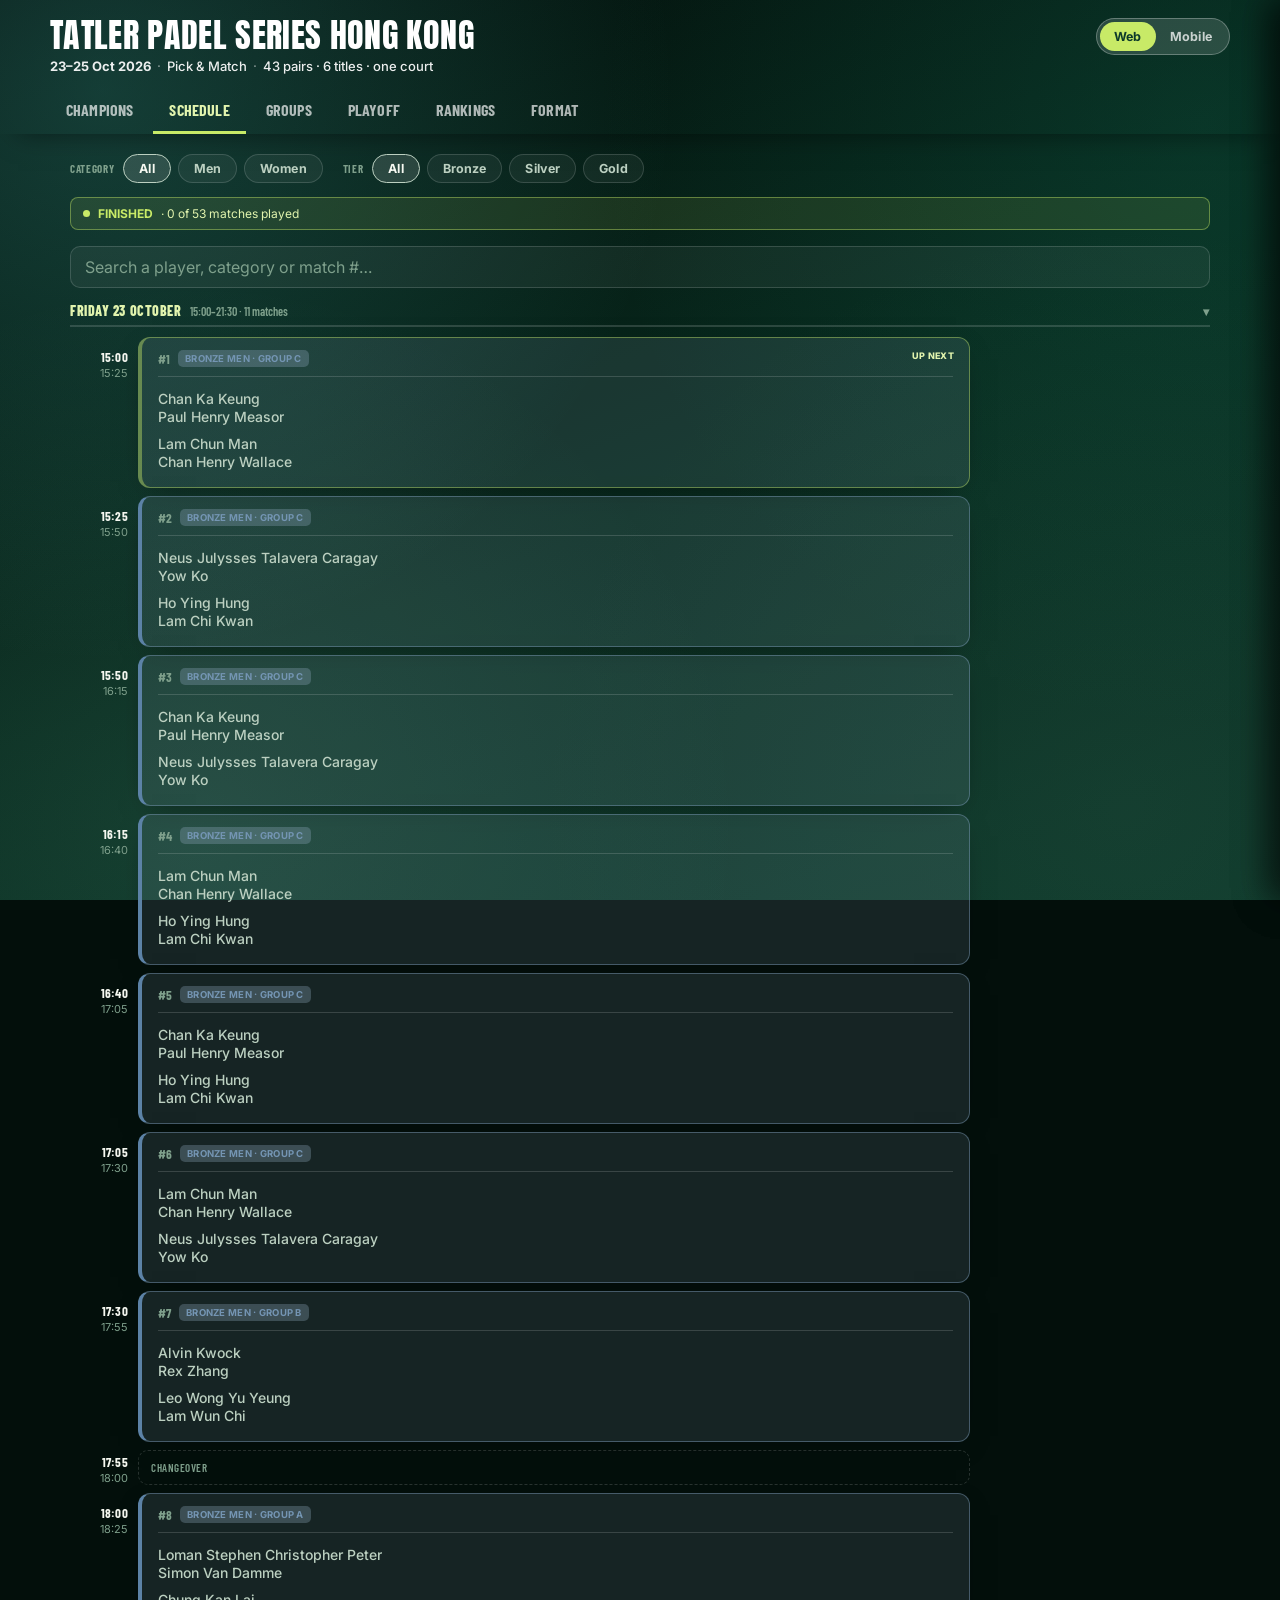
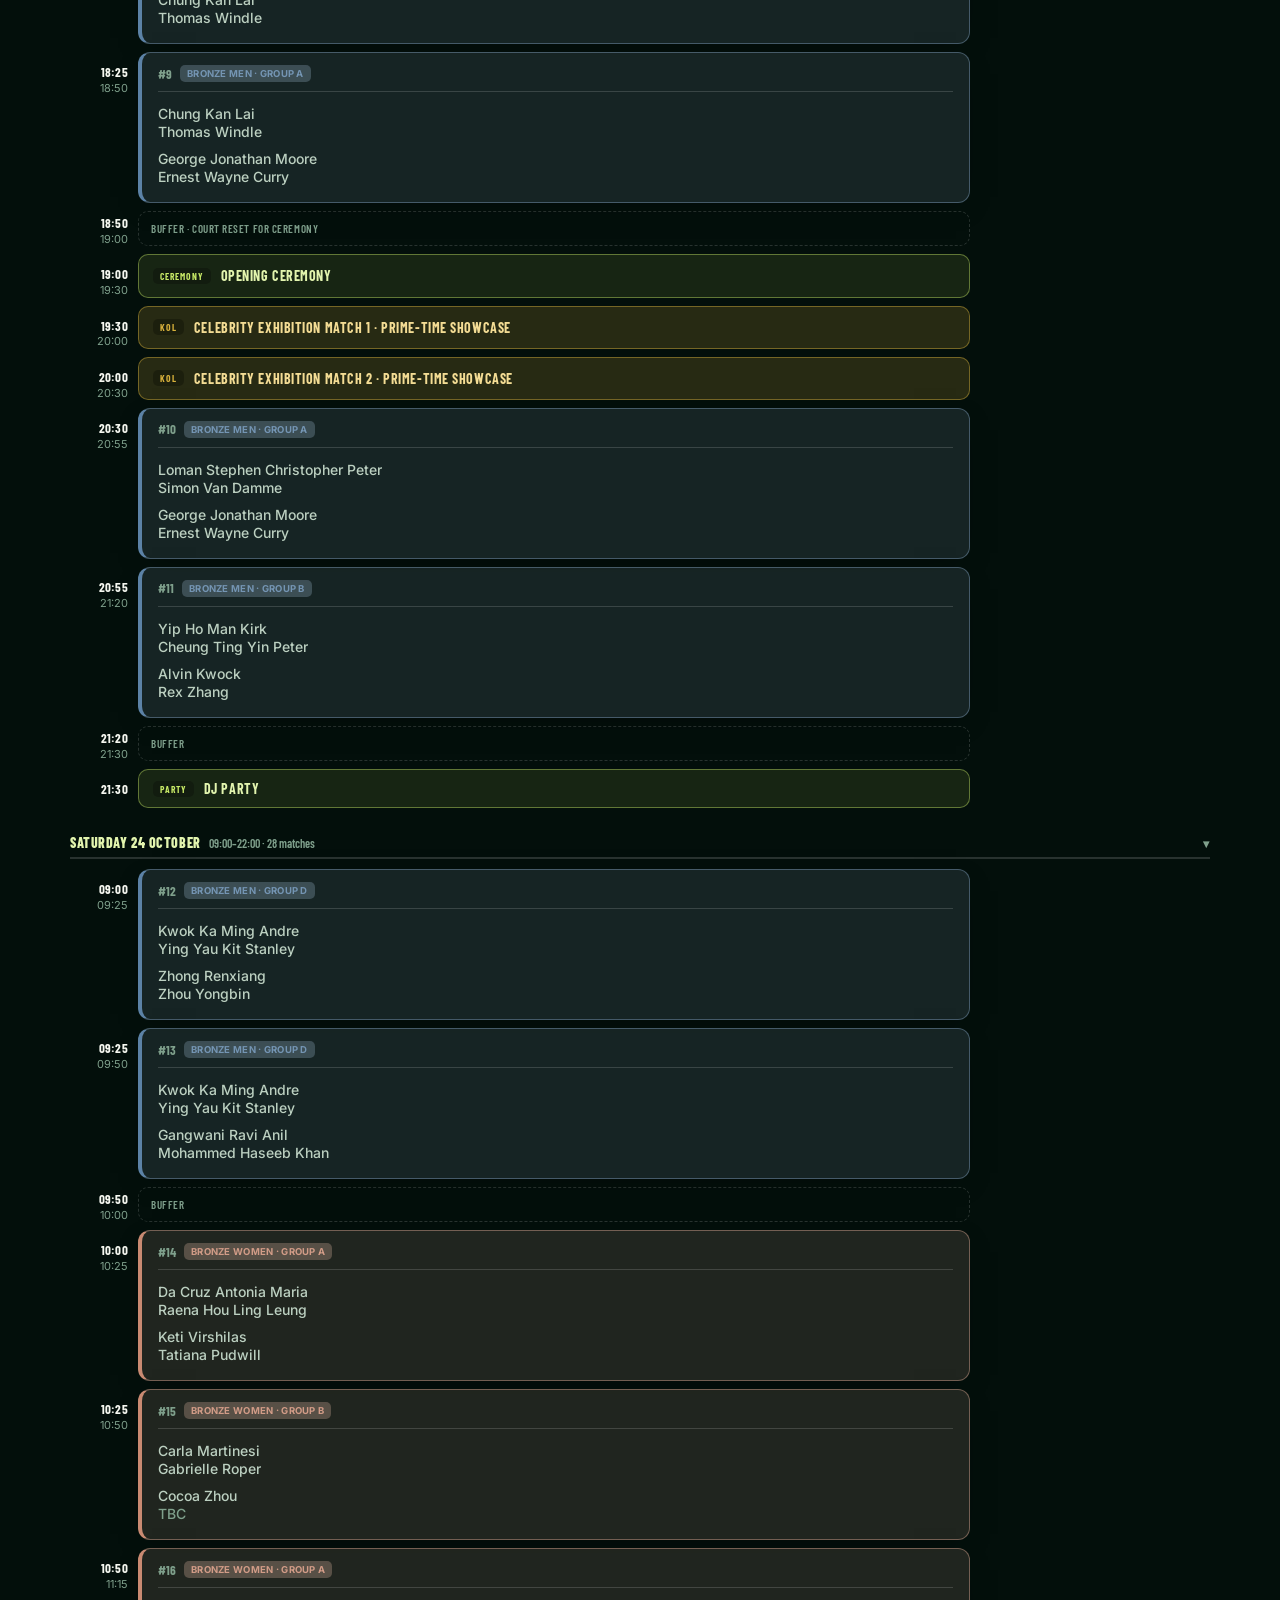
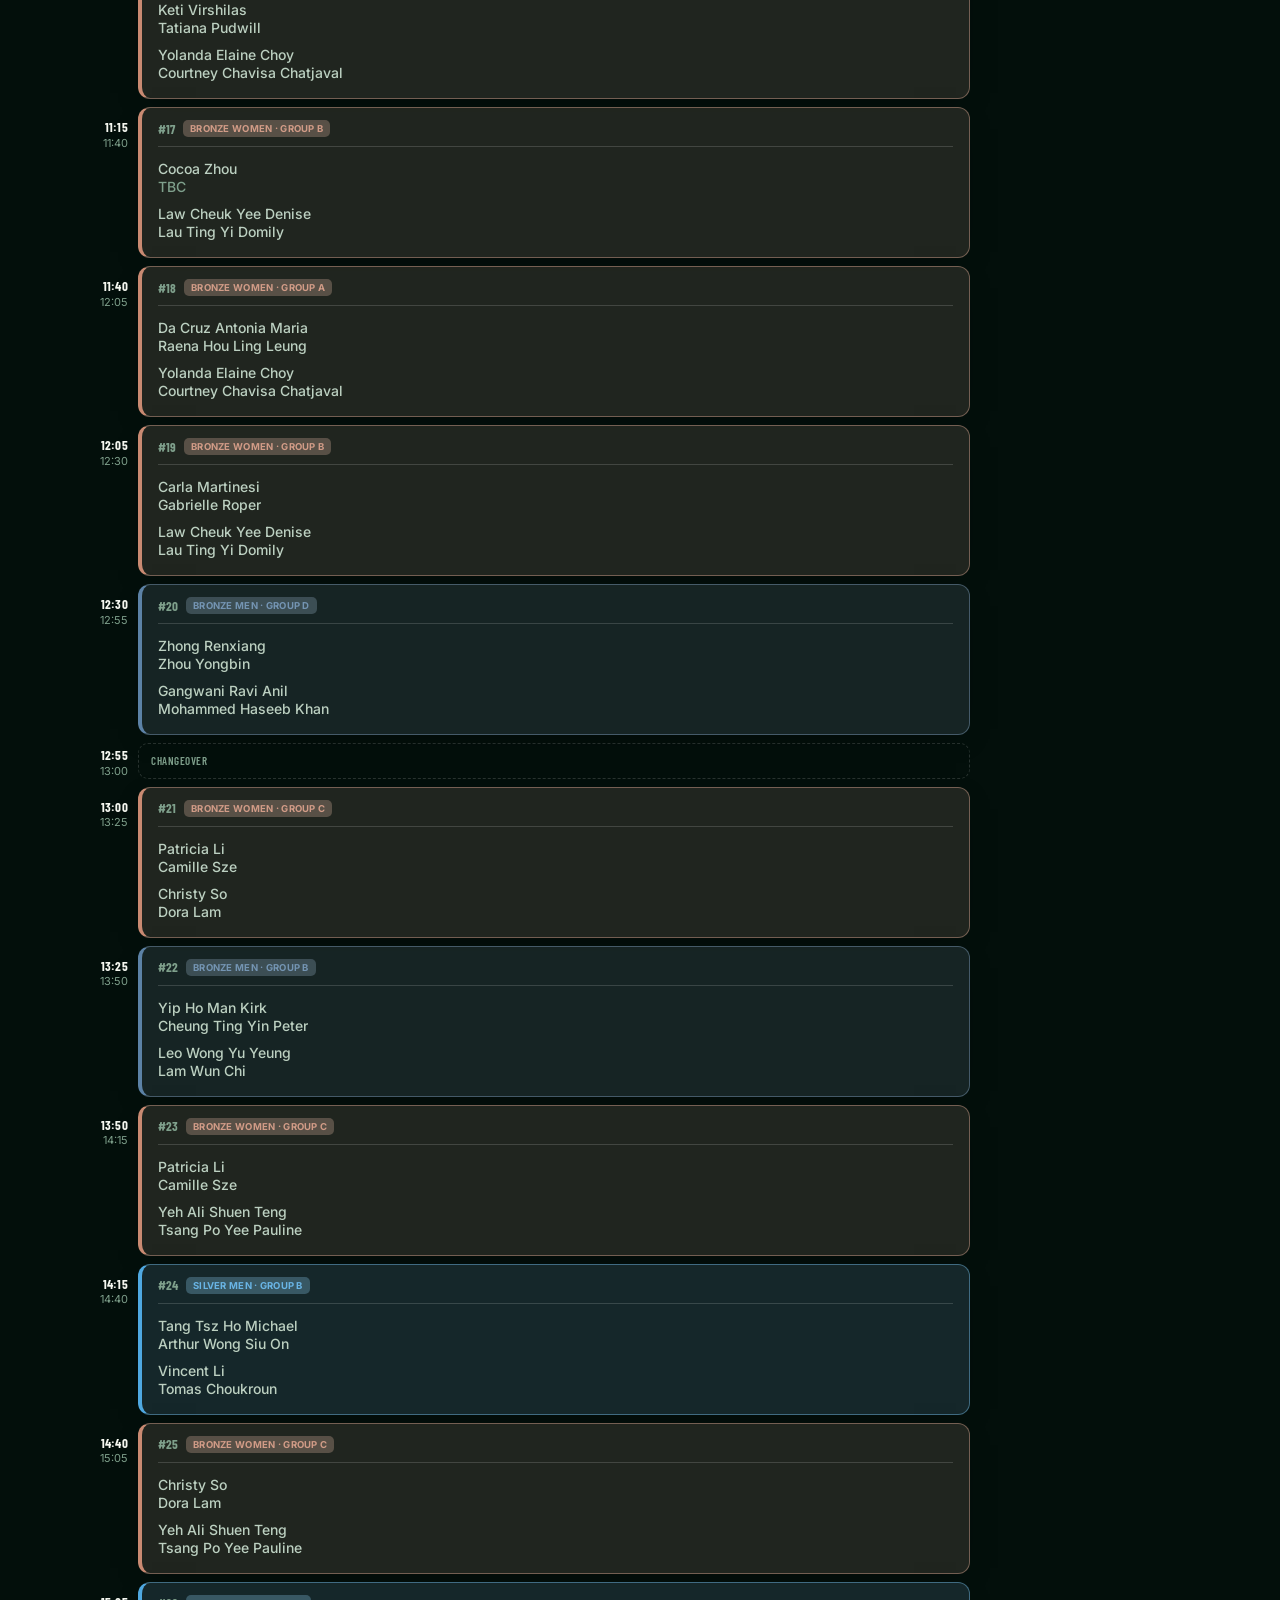
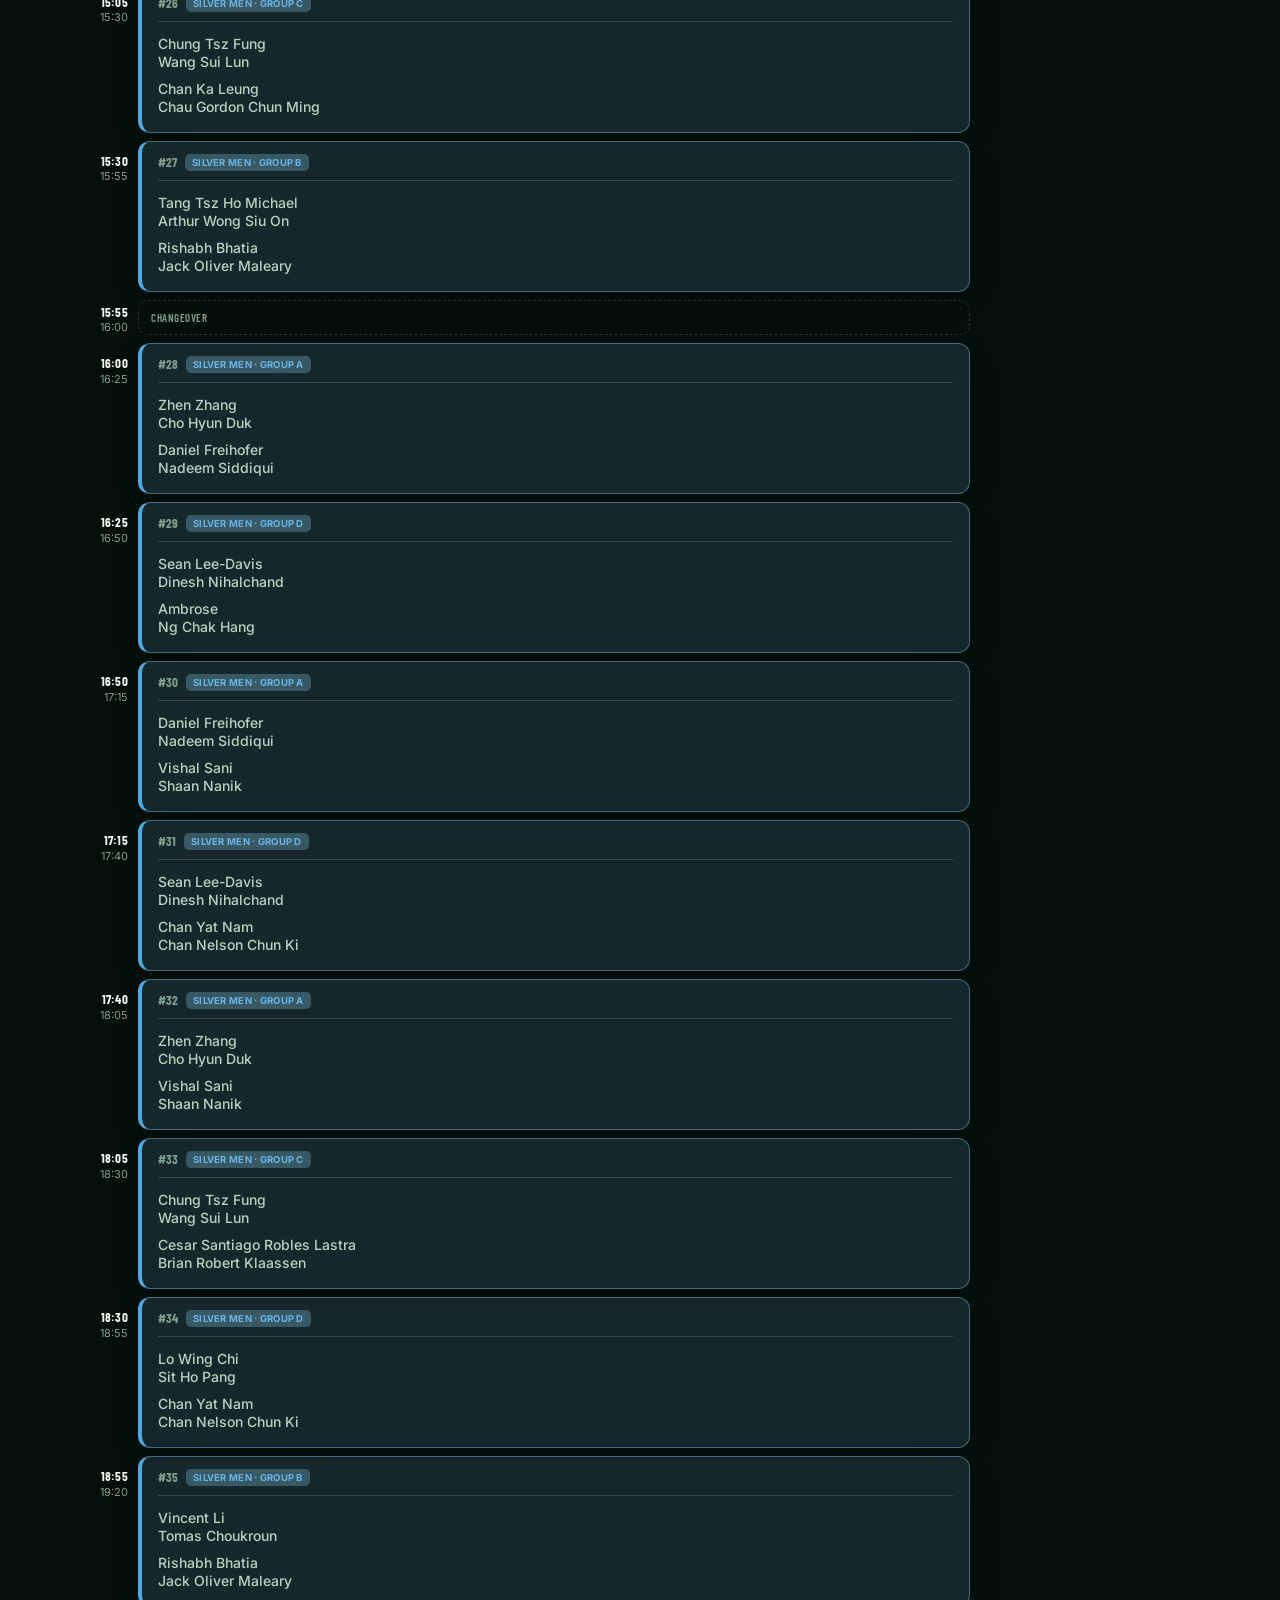
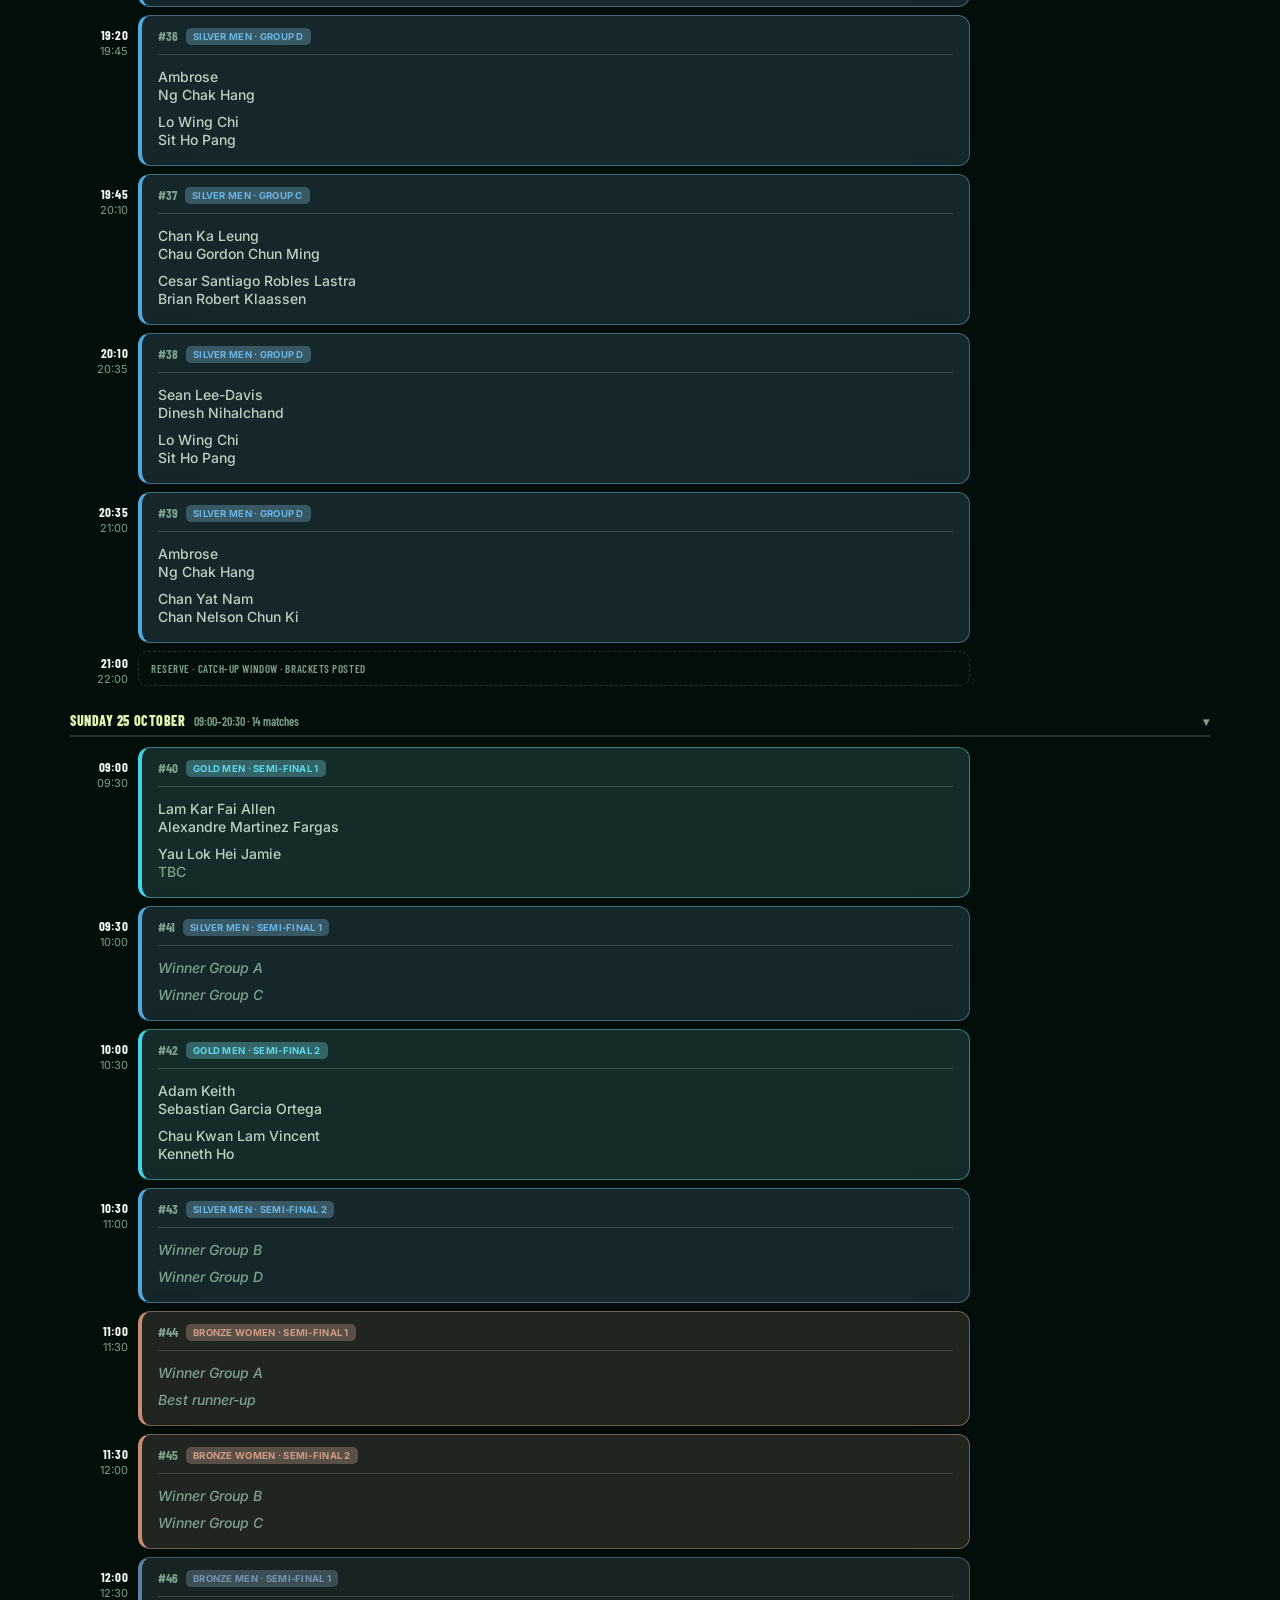
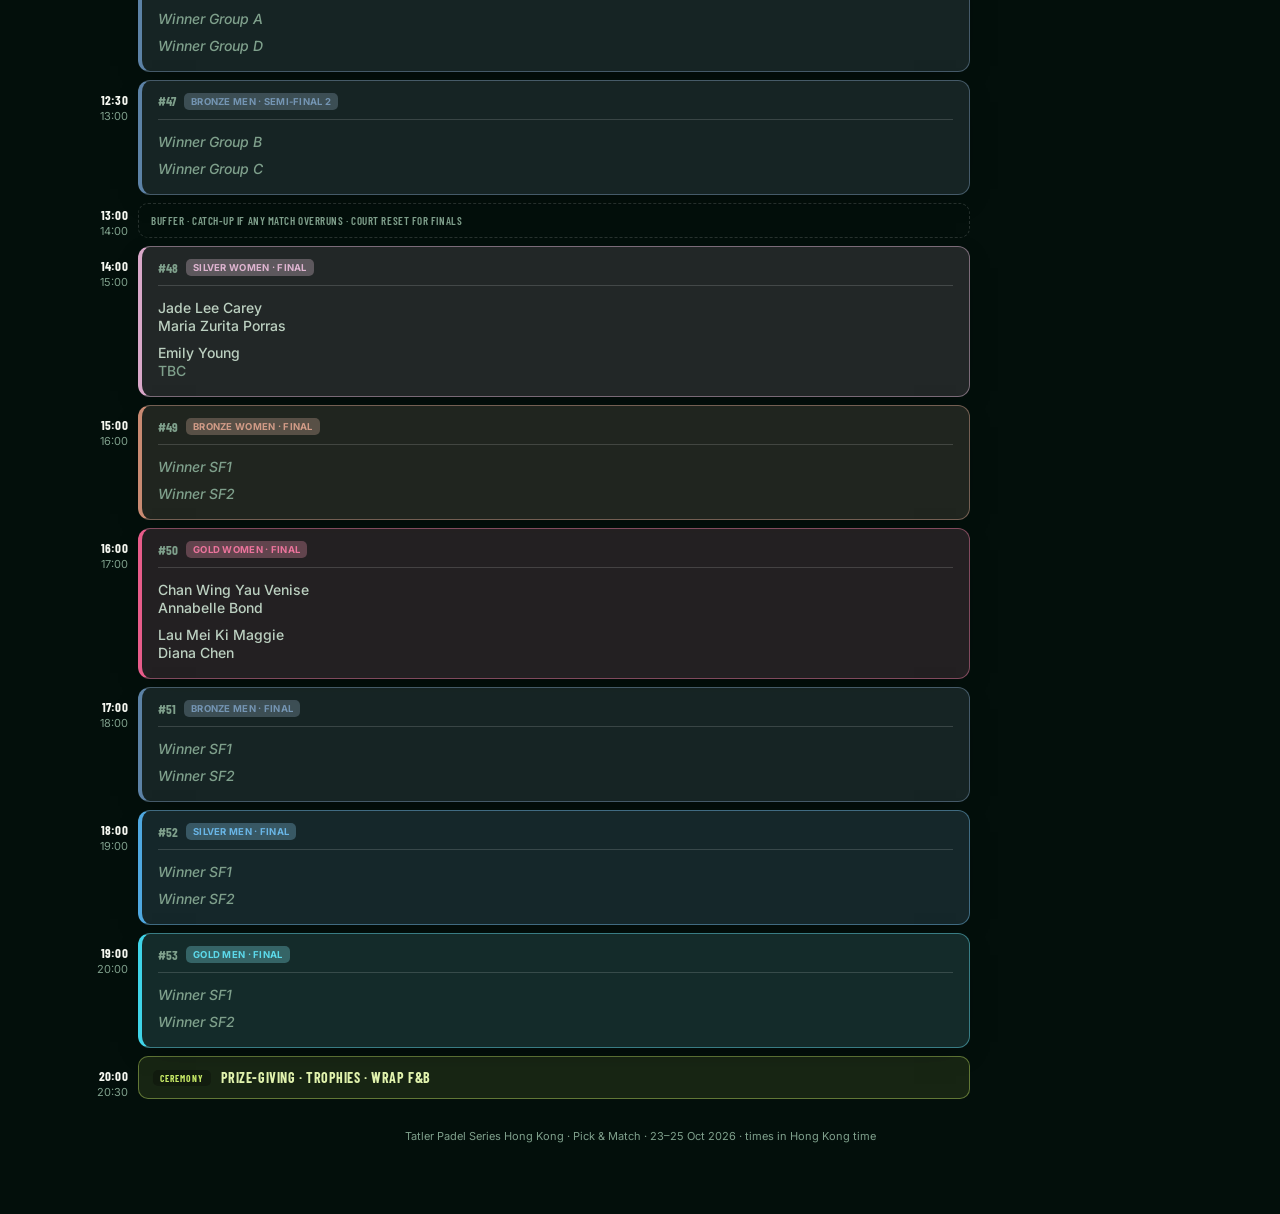
==== index.html @ 23457551 "Add files via upload" ====
<!DOCTYPE html>
<html lang="en">
<head>
<meta charset="UTF-8">
<meta name="viewport" content="width=device-width, initial-scale=1.0">
<meta name="description" content="Live draw, schedule and results — Tatler Padel Series Hong Kong, Pick &amp; Match, 23–25 Oct 2026">
<title>Tatler Padel Series Hong Kong — Live</title>
<link rel="preconnect" href="https://fonts.googleapis.com">
<link href="https://fonts.googleapis.com/css2?family=Anton&family=Barlow+Condensed:wght@500;600;700;800&family=Inter:wght@400;500;600;700;800&display=swap" rel="stylesheet">
<link rel="stylesheet" href="app.css">
</head>
<body>
<header class="topbar">
  <div class="topbar-inner">
    <div class="topbar-row">
      <div class="brand">
        <h1 class="brand-title">Tatler Padel Series Hong Kong</h1>
        <p class="brand-sub"><b>23&ndash;25 Oct 2026</b><span class="sep">&middot;</span>Pick &amp; Match<span class="sep">&middot;</span>43 pairs &middot; 6 titles &middot; one court</p>
      </div>
      <div class="view-toggle">
        <button data-view="web">Web</button>
        <button data-view="mobile">Mobile</button>
      </div>
    </div>
    <nav class="tabs">
      <button class="tab-btn" data-tab="champions">Champions</button>
      <button class="tab-btn active" data-tab="schedule">Schedule</button>
      <button class="tab-btn" data-tab="groups">Groups</button>
      <button class="tab-btn" data-tab="playoff">Playoff</button>
      <button class="tab-btn" data-tab="rankings">Rankings</button>
      <button class="tab-btn" data-tab="format">Format</button>
    </nav>
  </div>
</header>

<main class="app-shell">
  <div class="filter-bar">
    <div class="filter-group" id="categoryFilter">
      <span class="filter-label">Category</span>
      <button class="pill-btn active" data-catf="All">All</button>
      <button class="pill-btn" data-catf="Male">Men</button>
      <button class="pill-btn" data-catf="Female">Women</button>
    </div>
    <div class="filter-group" id="tierFilter">
      <span class="filter-label">Tier</span>
      <button class="pill-btn active" data-tierf="All">All</button>
      <button class="pill-btn" data-tierf="Bronze">Bronze</button>
      <button class="pill-btn" data-tierf="Silver">Silver</button>
      <button class="pill-btn" data-tierf="Gold">Gold</button>
    </div>
  </div>
  <div class="data-note" id="dataNote"></div>

  <section class="panel" id="panel-champions"><div id="championsContent"></div></section>

  <section class="panel active" id="panel-schedule">
    <input class="search-box" id="matchSearch" placeholder="Search a player, category or match #&hellip;">
    <div id="scheduleList"></div>
  </section>

  <section class="panel" id="panel-groups">
    <input class="search-box" id="groupSearch" placeholder="Search a player by name&hellip;">
    <div class="groups-grid" id="groupsGrid"></div>
  </section>

  <section class="panel" id="panel-playoff">
    <div class="court-filter-row" id="playoffViewToggle">
      <span class="filter-label">View</span>
      <button class="pill-btn active" data-playoffview="bracket">Bracket</button>
      <button class="pill-btn" data-playoffview="chrono">Chronological</button>
    </div>
    <div id="playoffContent"></div>
  </section>

  <section class="panel" id="panel-rankings">
    <div class="filter-bar">
      <div class="filter-group" id="rankStageFilter">
        <span class="filter-label">Stage</span>
        <button class="pill-btn active" data-stagef="All">All</button>
        <button class="pill-btn" data-stagef="Group">Group</button>
        <button class="pill-btn" data-stagef="Playoff">Playoff</button>
      </div>
      <div class="filter-group" id="rankDayFilter">
        <span class="filter-label">Day</span>
        <button class="pill-btn active" data-dayf="All">All</button>
        <button class="pill-btn" data-dayf="2026-10-23">Fri 23</button>
        <button class="pill-btn" data-dayf="2026-10-24">Sat 24</button>
        <button class="pill-btn" data-dayf="2026-10-25">Sun 25</button>
      </div>
    </div>
    <input class="search-box" id="rankingSearch" placeholder="Search a player by name&hellip;">
    <div id="rankingList"></div>
  </section>

  <section class="panel" id="panel-format"><div id="formatContent"></div></section>

  <p class="footnote">Tatler Padel Series Hong Kong &middot; Pick &amp; Match &middot; 23&ndash;25 Oct 2026 &middot; times in Hong Kong time</p>
</main>

<div class="side-overlay" id="drawerOverlay"></div>
<div class="side-panel" id="drawer">
  <div class="side-head">
    <button class="side-close" id="drawerClose">&times;</button>
    <h3 id="drawerTitle">Pair</h3>
    <p id="drawerSub"></p>
  </div>
  <div class="side-body" id="drawerBody"></div>
</div>

<div class="side-overlay" id="matchDrawerOverlay"></div>
<div class="side-panel" id="matchDrawer">
  <div class="side-head">
    <button class="side-close" id="matchDrawerClose">&times;</button>
    <h3 id="mdMatchTitle">Match</h3>
    <div class="md-meta"><span class="md-num" id="mdNum">#0</span><span class="status-pill" id="mdStatus"></span></div>
    <p id="mdTime"></p>
  </div>
  <div class="side-body"><div id="mdBody"></div></div>
</div>

<script src="data-seed.js"></script>
<script src="app.js"></script>
</body>
</html>
---- app.css ----
:root {
  --bg-0: #030f0b; --bg-1: #082a1e; --bg-2: #0d3a2b;
  --panel: rgba(255,255,255,.05); --panel-2: rgba(255,255,255,.08); --panel-3: rgba(255,255,255,.13);
  --border: rgba(255,255,255,.15);
  --cream: #f4efe1; --cream-text: #2a3b30;
  --lime: #c8ea67; --lime-deep: #a9d43e; --lime-text: #e2f4ae;
  --text-primary: #f6f8f1; --text-secondary: #bcd0c1; --text-muted: #7fa08c;

  --male: #4fa8e0; --male-bg: rgba(79,168,224,.16); --male-border: rgba(79,168,224,.42); --male-text: #a9d8f0;
  --female: #e85c8a; --female-bg: rgba(232,92,138,.16); --female-border: rgba(232,92,138,.44); --female-text: #f5b8cf;

  --gold: #d9b23c; --gold-bg: rgba(217,178,60,.17); --gold-border: rgba(217,178,60,.44);
  --silver: #c3cdd0; --silver-bg: rgba(195,205,208,.15); --silver-border: rgba(195,205,208,.38);
  --bronze: #c98a54; --bronze-bg: rgba(201,138,84,.17); --bronze-border: rgba(201,138,84,.42);

  --live: #8fe36b; --live-bg: rgba(143,227,107,.14); --live-border: rgba(143,227,107,.42);
  --lime-border: rgba(200,234,103,.42); --lime-bg: rgba(200,234,103,.1);
  --walkover: #ff9a9a; --walkover-bg: rgba(255,138,138,.16);

  --radius: 12px;
  --shadow: 0 8px 28px -14px rgba(0,0,0,.55);
  --font-display: 'Anton', 'Barlow Condensed', sans-serif;
  --font-ui: 'Barlow Condensed', -apple-system, sans-serif;
  --font-body: 'Inter', -apple-system, sans-serif;
}
* { box-sizing: border-box; }
html, body { margin: 0; padding: 0; overflow-x: hidden; }
body {
  font-family: var(--font-body);
  background: var(--bg-0);
  color: var(--text-primary);
  -webkit-font-smoothing: antialiased;
  position: relative;
}
body::before {
  content: "";
  position: fixed; inset: 0; z-index: 0; pointer-events: none;
  background:
    radial-gradient(circle at 8% 10%, rgba(79,209,196,.22), transparent 40%),
    radial-gradient(circle at 94% 14%, rgba(20,130,100,.20), transparent 42%),
    radial-gradient(circle at 15% 92%, rgba(120,200,170,.12), transparent 40%),
    radial-gradient(circle at 88% 90%, rgba(68,105,90,.16), transparent 42%),
    linear-gradient(160deg, var(--bg-0) 0%, var(--bg-1) 55%, var(--bg-2) 100%);
}

/* ===== Header ===== */
.topbar {
  position: relative; z-index: 1;
  color: #fff;
  padding: 18px 20px 0;
  box-shadow: 0 16px 26px -18px rgba(0,0,0,.55);
}
.topbar-inner { position: relative; max-width: 1180px; margin: 0 auto; }
.topbar-row { display: flex; align-items: flex-start; justify-content: space-between; gap: 16px; flex-wrap: wrap; }
.brand-title {
  font-family: var(--font-display); font-weight: 400; letter-spacing: .01em;
  text-transform: uppercase; margin: 0; line-height: 1; color: #fff; white-space: nowrap;
  /* Fluid, not a JS-toggled class: this has to be correct on the very first paint on a
     real phone, before init() ever runs, or the un-shrinkable nowrap heading forces the
     mobile browser to pick an oversized layout viewport and the whole page renders zoomed out. */
  font-size: clamp(14px, 4.4vw, 34px);
}
.brand-sub { font-size: 13px; opacity: .92; margin: 6px 0 0; font-weight: 500; }
.brand-sub b { font-weight: 700; }

.view-toggle {
  display: inline-flex; background: rgba(255,255,255,.14); border-radius: 999px; padding: 3px;
  border: 1px solid rgba(255,255,255,.28); flex-shrink: 0;
}
.view-toggle button {
  font-family: var(--font-body); font-size: 12.5px; font-weight: 700; letter-spacing: .02em;
  border: none; background: transparent; color: #fff; opacity: .75;
  padding: 7px 14px; border-radius: 999px; cursor: pointer; display: inline-flex; align-items: center; gap: 6px;
  transition: background-color .15s ease, color .15s ease, opacity .15s ease;
}
.view-toggle button.active { background: var(--lime); color: #0d3a2b; opacity: 1; }

.tabs {
  max-width: 1180px; margin: 16px auto 0; display: flex; gap: 4px; overflow-x: auto;
  padding-bottom: 0; scrollbar-width: none;
}
.tabs::-webkit-scrollbar { display: none; }
.tab-btn {
  font-family: var(--font-ui); font-weight: 700; font-size: 16px; letter-spacing: .01em; text-transform: uppercase;
  background: none; border: none; color: rgba(255,255,255,.68); padding: 10px 16px 12px;
  cursor: pointer; white-space: nowrap; border-bottom: 3px solid transparent; transition: color .15s ease, border-color .15s ease;
}
.tab-btn.active { color: var(--lime-text); border-bottom-color: var(--lime); }

/* ===== Filter bar (Category + Tier, shared across tabs) ===== */
.filter-bar { display: flex; gap: 20px; flex-wrap: wrap; margin-bottom: 14px; }
.filter-group { display: flex; align-items: center; gap: 7px; flex-wrap: wrap; }
.filter-label { font-family: var(--font-ui); font-size: 11px; font-weight: 700; letter-spacing: .06em; text-transform: uppercase; color: var(--text-muted); margin-right: 2px; }
.pill-btn {
  font-family: var(--font-body); font-weight: 700; font-size: 12.5px; letter-spacing: .01em;
  background: var(--panel); border: 1px solid var(--border); color: var(--text-secondary);
  padding: 6px 15px; border-radius: 999px; cursor: pointer; transition: all .15s ease;
}
.pill-btn.active[data-catf="All"], .pill-btn.active[data-tierf="All"] { background: var(--panel-3); border-color: var(--text-secondary); color: var(--text-primary); }
.pill-btn.active[data-catf="Male"] { background: var(--male-bg); border-color: var(--male-border); color: var(--male-text); }
.pill-btn.active[data-catf="Female"] { background: var(--female-bg); border-color: var(--female-border); color: var(--female-text); }
.pill-btn.active[data-tierf="Bronze"] { background: var(--bronze-bg); border-color: var(--bronze-border); color: var(--bronze); }
.pill-btn.active[data-tierf="Silver"] { background: var(--silver-bg); border-color: var(--silver-border); color: var(--silver); }
.pill-btn.active[data-tierf="Gold"] { background: var(--gold-bg); border-color: var(--gold-border); color: var(--gold); }

.court-filter-row { display: flex; align-items: center; gap: 7px; flex-wrap: wrap; margin-bottom: 14px; }
.pill-btn.active[data-courtf], .pill-btn.active[data-stagef], .pill-btn.active[data-dayf] { background: var(--panel-3); border-color: var(--text-secondary); color: var(--text-primary); }

/* Compact filters on narrow screens: drop the text labels, shrink the bubbles. */
@media (max-width: 640px) {
  .filter-bar { gap: 6px 10px; margin-bottom: 10px; }
  .filter-group { gap: 4px; }
  .filter-label { display: none; }
  .court-filter-row { gap: 4px; margin-bottom: 10px; }
  .pill-btn { padding: 4px 10px; font-size: 11px; }
}
/* Same compact treatment when "Mobile" is toggled manually on a wide desktop
   browser -- the real viewport is still wide there, so the media query above
   alone never fires; this class-based mirror covers that case. */
.view-mobile .filter-bar { gap: 6px 10px; margin-bottom: 10px; }
.view-mobile .filter-group { gap: 4px; }
.view-mobile .filter-label { display: none; }
.view-mobile .court-filter-row { gap: 4px; margin-bottom: 10px; }
.view-mobile .pill-btn { padding: 4px 10px; font-size: 11px; }

/* ===== Layout shell ===== */
.app-shell { position: relative; z-index: 1; max-width: 1180px; width: 100%; margin: 0 auto; padding: 20px 20px 60px; }
.view-mobile .app-shell { max-width: 430px; padding: 16px 14px 60px; }
.view-mobile .topbar-inner { max-width: 430px; }
.view-mobile .tabs { max-width: 430px; }
.panel { display: none; opacity: 0; }
.panel.active { display: block; animation: panelIn .22s ease forwards; }
@keyframes panelIn { from { opacity: 0; transform: translateY(4px); } to { opacity: 1; transform: translateY(0); } }
@media (prefers-reduced-motion: reduce) { .panel.active { animation: none; opacity: 1; } }

.search-box {
  width: 100%; padding: 10px 14px; border: 1px solid var(--border); border-radius: 10px;
  font-family: var(--font-body); background: var(--panel); color: var(--text-primary); margin-bottom: 14px;
  /* iOS/Android auto-zoom the page on focus for any input under 16px, then often fail to
     zoom back out -- staying at/above 16px avoids the zoom entirely instead of chasing it. */
  font-size: 16px;
}
.search-box::placeholder { color: var(--text-muted); }
.search-box:focus { outline: 2px solid var(--lime); outline-offset: 1px; }

.data-note {
  font-size: 12px; color: var(--text-muted); background: var(--panel); border: 1px dashed var(--border);
  border-radius: 8px; padding: 8px 12px; margin-bottom: 16px; display: flex; align-items: center; gap: 8px;
}
.data-note .dot { width: 7px; height: 7px; border-radius: 50%; background: var(--text-muted); flex-shrink: 0; }
.data-note.live .dot { background: var(--live); }
.data-note.live { color: var(--live); border-style: solid; border-color: var(--live-border); }
.data-note.complete .dot { background: var(--lime); }
.data-note.complete { color: var(--lime-text); border-style: solid; border-color: var(--lime-border); background: var(--lime-bg); }
.data-note.complete b { color: var(--lime); }
/* Just the ticking time value (countdown or live clock) gets the Tatler lime
   accent, same family as the Web/Mobile toggle -- the rest of the line stays
   in its normal muted/live color. */
#liveClock { color: var(--lime); font-weight: 800; }
/* On mobile the full date/time detail is dropped so the status badge always
   fits on one line -- "Starts in 2d 04:12:09" / "FINISHED" alone, no wrap. */
@media (max-width: 640px) {
  .data-note { flex-wrap: nowrap; white-space: nowrap; overflow: hidden; text-overflow: ellipsis; }
  .data-note-detail { display: none; }
}
.view-mobile .data-note { flex-wrap: nowrap; white-space: nowrap; overflow: hidden; text-overflow: ellipsis; }
.view-mobile .data-note-detail { display: none; }

/* ===== Groups tab ===== */
.groups-grid { display: grid; grid-template-columns: repeat(auto-fit, minmax(min(360px, 100%), 1fr)); gap: 16px; }
.view-mobile .groups-grid { grid-template-columns: 1fr; }
.group-card {
  background: var(--panel); border: 1px solid var(--border); border-left: 4px solid var(--bc, var(--border));
  border-radius: var(--radius); box-shadow: var(--shadow); overflow: hidden;
}
.group-card-head {
  font-family: var(--font-ui); font-weight: 700; font-size: 17px; text-transform: uppercase; letter-spacing: .02em;
  padding: 10px 14px; display: flex; align-items: center; justify-content: space-between; gap: 8px;
  background: color-mix(in srgb, var(--bc, var(--text-muted)) 22%, transparent);
  color: color-mix(in srgb, var(--bc, var(--text-primary)) 65%, white);
  border-bottom: 1px solid color-mix(in srgb, var(--bc, var(--border)) 45%, transparent);
}
.group-card-head .tier-tag { flex-shrink: 0; }

.notice-card .notice-body, .panel-note { padding: 18px 16px; font-size: 13px; color: var(--text-secondary); line-height: 1.5; }
.notice-card .notice-body p { margin: 0 0 6px; }
.notice-card .notice-sub { color: var(--text-muted); font-size: 12px; }
.panel-note { background: var(--panel); border: 1px dashed var(--border); border-radius: 10px; }

table.standings { width: 100%; border-collapse: collapse; font-size: 12.5px; }
table.standings th {
  text-align: center; font-size: 10px; font-weight: 700; color: var(--text-muted); text-transform: uppercase;
  letter-spacing: .02em; padding: 8px 4px 6px; border-bottom: 1px solid var(--border);
}
table.standings th.team-col, table.standings td.team-col { text-align: left; padding-left: 12px; }
table.standings td { text-align: center; padding: 8px 4px; border-bottom: 1px solid var(--border); color: var(--text-primary); }
table.standings tr:last-child td { border-bottom: none; }
table.standings tr.clickable { cursor: pointer; transition: background-color .15s ease; }
table.standings tr.clickable:hover { background: var(--panel-3); }
table.standings td.team-col { font-weight: 600; }
table.standings tr.rank-1 td { background: rgba(255,255,255,.08); }
table.standings tr.rank-2 td { background: rgba(255,255,255,.045); }
table.standings tr.clickable.rank-1:hover td, table.standings tr.clickable.rank-2:hover td { background: var(--panel-3); }
table.standings tr.withdrawn-row td { color: var(--text-muted); opacity: .55; }
table.standings tr.withdrawn-row td.team-col { font-weight: 500; }
.withdrawn-badge {
  display: inline-block; margin-left: 6px; padding: 1px 6px; border-radius: 6px;
  font-family: var(--font-ui); font-size: 10px; font-weight: 600; text-transform: uppercase; letter-spacing: .03em;
  background: rgba(255,255,255,.08); color: var(--text-muted); border: 1px solid var(--border);
  vertical-align: middle; opacity: 1;
}
/* Badge sits beside the (possibly two-line) name block, vertically centered,
   instead of the badge forcing its own line above the names with empty space
   next to it -- the badge is inline-flex, so without this it and the block-
   level name lines below it would each start their own line by default. */
.rank-team-cell { display: flex; align-items: center; }
.rank-team-names { min-width: 0; }
.rank-team-line { display: inline; }
.rank-team-line + .rank-team-line::before { content: ' / '; }
/* Rankings tab shows full names (can run long) as two separate lines instead of
   one flowing "P1 / P2" string, so a long name can't make just that row taller
   than its neighbours. On mobile each line is also ellipsis-truncated instead of
   wrapping, so every row keeps exactly the same height. Same dual (media query +
   .view-mobile class) coverage as the filter bar above. */
@media (max-width: 640px) {
  table.standings { table-layout: fixed; }
  table.standings th.team-col, table.standings td.team-col { width: 48%; padding-left: 6px; }
  table.standings th:not(.team-col), table.standings td:not(.team-col) { padding-left: 2px; padding-right: 2px; }
  .rank-team-line { display: block; overflow: hidden; text-overflow: ellipsis; white-space: nowrap; line-height: 1.35; }
  .rank-team-line + .rank-team-line::before { content: none; }
  /* Format tab's SF/Final table has 4 text-heavy columns (not Rankings' 7 short
     numeric ones), so it needs its own narrower "Stage" column and a wider
     "Decider" column instead of inheriting the 48%-team-col split above. */
  table.standings.fmt-standings th.team-col, table.standings.fmt-standings td.team-col { width: 30%; }
  table.standings.fmt-standings th:nth-child(2), table.standings.fmt-standings td:nth-child(2) { width: 22%; }
  table.standings.fmt-standings th:nth-child(3), table.standings.fmt-standings td:nth-child(3) { width: 18%; }
  table.standings.fmt-standings th:nth-child(4), table.standings.fmt-standings td:nth-child(4) { width: 30%; }
  table.standings.fmt-standings td { font-size: 11.5px; line-height: 1.35; }
}
.view-mobile table.standings { table-layout: fixed; }
.view-mobile table.standings th.team-col, .view-mobile table.standings td.team-col { width: 48%; padding-left: 6px; }
.view-mobile table.standings th:not(.team-col), .view-mobile table.standings td:not(.team-col) { padding-left: 2px; padding-right: 2px; }
.view-mobile .rank-team-line { display: block; overflow: hidden; text-overflow: ellipsis; white-space: nowrap; line-height: 1.35; }
.view-mobile .rank-team-line + .rank-team-line::before { content: none; }
.view-mobile table.standings.fmt-standings th.team-col, .view-mobile table.standings.fmt-standings td.team-col { width: 30%; }
.view-mobile table.standings.fmt-standings th:nth-child(2), .view-mobile table.standings.fmt-standings td:nth-child(2) { width: 22%; }
.view-mobile table.standings.fmt-standings th:nth-child(3), .view-mobile table.standings.fmt-standings td:nth-child(3) { width: 18%; }
.view-mobile table.standings.fmt-standings th:nth-child(4), .view-mobile table.standings.fmt-standings td:nth-child(4) { width: 30%; }
.view-mobile table.standings.fmt-standings td { font-size: 11.5px; line-height: 1.35; }

.rank-badge {
  display: inline-flex; align-items: center; justify-content: center; width: 18px; height: 18px;
  border-radius: 5px; font-size: 10px; font-weight: 800; background: var(--panel-2); color: var(--text-muted); margin-right: 7px;
}
tr.rank-1 .rank-badge { background: var(--gold-bg); color: var(--gold); }

/* ===== All Matches / match cards ===== */
.day-section { margin-bottom: 26px; }
.day-title {
  font-family: var(--font-ui); font-weight: 800; text-transform: uppercase; letter-spacing: .04em; font-size: 14px;
  color: var(--lime-text); margin: 0 0 10px; padding-bottom: 6px; border-bottom: 2px solid var(--border);
}
#allMatchesList .day-title {
  cursor: pointer; list-style: none; user-select: none;
  display: flex; align-items: center; justify-content: space-between;
}
#allMatchesList .day-title::-webkit-details-marker { display: none; }
#allMatchesList .day-title::after {
  content: '▾'; font-size: 12px; color: var(--text-muted); transition: transform .15s ease;
}
#allMatchesList details.day-section:not([open]) > .day-title::after { transform: rotate(-90deg); }
.match-list { display: flex; flex-direction: column; gap: 10px; }
.match-card {
  position: relative;
  min-width: 0;
  overflow: hidden;
  background: color-mix(in srgb, var(--bc, transparent) 9%, var(--panel));
  border: 1px solid color-mix(in srgb, var(--bc, var(--border)) 38%, var(--border));
  border-left: 4px solid var(--bc, var(--border));
  border-radius: 12px; padding: 12px 16px;
  box-shadow: var(--shadow); transition: box-shadow .15s ease, border-color .15s ease, background-color .15s ease, transform .12s ease;
  cursor: pointer;
}
.match-card:hover { transform: translateY(-1px); box-shadow: 0 10px 24px -10px rgba(0,0,0,.55); }
.match-card.bye { cursor: default; }
.bye-scoreboard { display: flex; align-items: center; justify-content: space-between; }
.bye-note { font-size: 10.5px; color: var(--text-muted); font-style: italic; flex-shrink: 0; }
.status-pill.Bye { color: var(--text-secondary); }
.status-pill.Walkover { color: var(--walkover); }
.match-card.live { border-color: var(--lime); border-left-color: var(--lime); box-shadow: 0 0 0 1px var(--lime), var(--shadow); }
.match-card.completed { filter: saturate(.55) brightness(.92); }
.match-card-top { display: flex; align-items: center; gap: 8px; margin-bottom: 9px; flex-wrap: wrap; padding-right: 60px; }
.view-mobile .match-card-top { gap: 6px; }
.match-num { font-family: var(--font-ui); font-size: 13px; font-weight: 700; color: var(--text-muted); flex-shrink: 0; }
.match-time { font-size: 11.5px; color: var(--text-muted); flex-shrink: 0; line-height: 1.25; }
.match-time b { color: var(--text-primary); font-size: 12.5px; margin-right: 4px; }
.match-court { font-size: 10.5px; color: var(--text-muted); flex-shrink: 0; }
.match-date {
  font-size: 9.5px; font-weight: 700; text-transform: uppercase; letter-spacing: .04em;
  color: var(--text-muted); flex-shrink: 0; padding: 2px 6px; border-radius: 4px;
  background: var(--panel-3);
}
.match-tag {
  font-size: 9.5px; font-weight: 700; text-transform: uppercase; letter-spacing: .03em;
  padding: 3px 7px; border-radius: 5px; flex-shrink: 0; white-space: nowrap;
  background: color-mix(in srgb, var(--bc, var(--panel-3)) 20%, var(--panel-3));
  color: color-mix(in srgb, var(--bc, var(--text-secondary)) 85%, white);
}
.tier-tag {
  font-size: 9px; font-weight: 800; text-transform: uppercase; letter-spacing: .05em;
  padding: 2.5px 7px; border-radius: 5px; flex-shrink: 0; white-space: nowrap;
  background: color-mix(in srgb, var(--bc, var(--text-muted)) 20%, transparent);
  color: color-mix(in srgb, var(--bc, var(--text-secondary)) 85%, white);
  border: 1px solid color-mix(in srgb, var(--bc, var(--border)) 50%, transparent);
}
.status-pill {
  font-size: 9px; font-weight: 800; text-transform: uppercase; letter-spacing: .03em;
  white-space: nowrap; line-height: 1;
}
.status-pill.Scheduled { color: var(--text-muted); }
.status-pill.InProgress { color: var(--lime); }
.status-pill.Completed { color: var(--live); }
/* Inside a match card specifically, it's a plain small corner label instead of
   a filled pill -- keeps the top row (match #, category tag, time/court) free
   of a badge competing for width, which is what was forcing a wrap in narrow
   cells. Taken out of the flex flow entirely (position:absolute off the card)
   so its own text length can never trigger that wrap in the first place.
   Outside a card (e.g. the match-detail drawer header) it just stays inline. */
.match-card .status-pill {
  position: absolute; top: 13px; right: 15px; pointer-events: none;
}

.scoreboard { border-top: 1px solid var(--border); padding-top: 8px; }
.sb-row { display: flex; align-items: center; gap: 14px; padding: 5px 0; }
.sb-row.winner .sb-names span { font-weight: 800; color: #fff; }
.sb-row.winner .sb-set { color: #fff; }
.sb-names { flex: 0 1 auto; min-width: 0; max-width: 62%; display: flex; flex-direction: column; gap: 1px; }
.sb-names span { font-size: 14px; font-weight: 500; color: var(--text-secondary); overflow: hidden; text-overflow: ellipsis; white-space: nowrap; }
.sb-sets { display: flex; gap: 10px; flex-shrink: 0; margin-left: auto; }
.sb-set { font-family: var(--font-display); font-weight: 400; font-size: 22px; min-width: 20px; text-align: center; color: var(--text-secondary); white-space: nowrap; }
.sb-set .sb-tb { font-size: 10px; font-weight: 700; color: var(--text-muted); font-family: var(--font-body); margin-left: 1px; }
.sb-set.sb-stb { display: inline-flex; align-items: baseline; gap: 2px; color: var(--lime-text); }
.sb-set.sb-stb small { font-family: var(--font-ui); font-size: 8px; font-weight: 800; letter-spacing: .02em; color: var(--text-muted); align-self: center; }
.view-mobile .sb-names span { font-size: 13px; }
.view-mobile .sb-set { font-size: 19px; }

/* ===== Playoff bracket ===== */
.playoff-bucket { margin-bottom: 30px; }
.playoff-bucket-title {
  font-family: var(--font-ui); font-size: 18px; font-weight: 700; text-transform: uppercase;
  letter-spacing: .02em; margin: 0 0 12px; padding: 8px 14px; border-radius: 8px;
  background: color-mix(in srgb, var(--bc, var(--text-muted)) 18%, transparent);
  color: color-mix(in srgb, var(--bc, var(--text-primary)) 65%, white);
  border: 1px solid color-mix(in srgb, var(--bc, var(--border)) 45%, transparent);
}
.bracket-columns { display: grid; grid-template-columns: minmax(0, 1fr) minmax(0, 1fr); gap: 20px; }
.view-mobile .bracket-columns { grid-template-columns: 1fr; }
.bracket-col-title {
  font-family: var(--font-ui); font-size: 13px; font-weight: 800; text-transform: uppercase; letter-spacing: .04em;
  color: var(--lime-text); margin-bottom: 10px;
}
.bracket-col-title.consolation { color: var(--text-muted); }
.bracket-round { margin-bottom: 18px; }
.bracket-round-title {
  font-family: var(--font-ui); font-size: 13px; font-weight: 700; text-transform: uppercase;
  letter-spacing: .03em; color: var(--text-secondary); margin: 0 0 8px; padding-bottom: 5px; border-bottom: 1px solid var(--border);
}
.bracket-cards { display: flex; flex-direction: column; gap: 10px; }

/* ===== Team detail / match detail side panels ===== */
.side-overlay { position: fixed; inset: 0; background: rgba(4,18,13,.62); z-index: 50; display: none; }
.side-overlay.open { display: block; }
.side-panel {
  position: fixed; top: 0; right: 0; bottom: 0; width: 460px; max-width: 92vw; background: var(--bg-1);
  z-index: 51; box-shadow: -10px 0 34px rgba(0,0,0,.45); transform: translateX(100%); transition: transform .24s cubic-bezier(.2,.8,.2,1);
  overflow-y: auto; border-left: 1px solid var(--border);
}
.side-panel.open { transform: translateX(0); }
#matchDrawerOverlay { z-index: 60; }
#matchDrawer { z-index: 61; }
/* On mobile, slide up from the bottom as a centered sheet instead of the
   right-side drawer -- feels native on a phone and keeps the panel reachable
   with a thumb. Same dual (media query + .view-mobile class) coverage as the
   filter bar above. */
@media (max-width: 640px) {
  .side-panel {
    left: 0; right: 0; top: auto; bottom: 0; width: 100%; max-width: 100%;
    max-height: 86vh; border-radius: 18px 18px 0 0; border-left: none; border-top: 1px solid var(--border);
    transform: translateY(100%);
  }
  .side-panel.open { transform: translateY(0); }
  .side-head::before {
    content: ""; display: block; width: 36px; height: 4px; border-radius: 2px;
    background: rgba(255,255,255,.32); margin: 0 auto 10px;
  }
}
.view-mobile .side-panel {
  left: 0; right: 0; top: auto; bottom: 0; width: 100%; max-width: 100%;
  max-height: 86vh; border-radius: 18px 18px 0 0; border-left: none; border-top: 1px solid var(--border);
  transform: translateY(100%);
}
.view-mobile .side-panel.open { transform: translateY(0); }
.view-mobile .side-head::before {
  content: ""; display: block; width: 36px; height: 4px; border-radius: 2px;
  background: rgba(255,255,255,.32); margin: 0 auto 10px;
}
.side-head {
  background: linear-gradient(90deg, #0d3a2b 0%, #44695a 100%);
  color: #fff; padding: 18px 44px 14px 18px; position: sticky; top: 0;
}
.side-head h3 { font-family: var(--font-display); font-weight: 400; font-size: 22px; margin: 0 0 2px; text-transform: uppercase; }
.side-head p { margin: 0; font-size: 12.5px; opacity: .9; }
.side-close {
  position: absolute; top: 14px; right: 14px; background: rgba(255,255,255,.18); border: none; color: #fff;
  width: 28px; height: 28px; border-radius: 50%; cursor: pointer; font-size: 15px; line-height: 1;
}
.side-body { padding: 16px 18px; }
.side-body h4 { font-family: var(--font-ui); text-transform: uppercase; font-size: 13px; letter-spacing: .03em; color: var(--text-secondary); margin: 14px 0 8px; }

/* Match detail specifics inside the side panel */
.md-meta { display: flex; align-items: center; gap: 8px; flex-wrap: wrap; margin-top: 6px; }
.md-num { font-family: var(--font-ui); font-size: 14px; font-weight: 800; }
.mm-photo-row { display: flex; justify-content: space-around; padding: 6px 8px 0; }
.mm-scoreboard { padding: 12px 4px 0; border-top: none; }
.mm-scoreboard .sb-names span { font-size: 15px; }
.mm-photo-placeholder {
  width: 56px; height: 56px; border-radius: 50%; background: var(--panel-3); border: 1px dashed var(--border);
  margin: 0 auto 8px;
}
.mm-team-name { font-size: 13px; line-height: 1.3; color: var(--text-secondary); text-align: center; }
.mm-team-name span { display: block; white-space: normal; overflow-wrap: break-word; }
.mm-bye { text-align: center; }
.mm-bye-label { font-size: 12px; color: var(--text-muted); font-style: italic; margin-top: 4px; }
.mm-fields { margin-top: 16px; border-top: 1px solid var(--border); padding-top: 12px; display: flex; flex-direction: column; gap: 10px; }
.mm-field-label { font-size: 9.5px; text-transform: uppercase; letter-spacing: .04em; color: var(--text-muted); font-weight: 700; display: block; margin-bottom: 3px; }
.mm-field-placeholder { font-size: 12px; color: var(--text-secondary); background: var(--panel); border: 1px dashed var(--border); border-radius: 8px; padding: 8px 10px; text-align: center; }

/* ===== Rankings ===== */
.ranking-section { margin-bottom: 26px; }
.ranking-section-title {
  font-family: var(--font-ui); font-size: 20px; font-weight: 700; text-transform: uppercase;
  letter-spacing: .02em; margin: 0 0 10px; padding: 8px 14px; border-radius: 8px;
  background: color-mix(in srgb, var(--bc, var(--text-muted)) 18%, transparent);
  color: color-mix(in srgb, var(--bc, var(--text-primary)) 65%, white);
  border: 1px solid color-mix(in srgb, var(--bc, var(--border)) 45%, transparent);
}
.ranking-table-wrap { background: var(--panel); border: 1px solid var(--border); border-radius: 12px; overflow: hidden; box-shadow: var(--shadow); }

/* ===== Champions (podium: Gold top, Silver middle, Bronze bottom; Men | Women columns) ===== */
.podium { display: grid; grid-template-columns: 1fr 1fr; gap: 10px 14px; }
.col-header {
  font-family: var(--font-ui); font-weight: 700; font-size: 12.5px; letter-spacing: .24em; text-transform: uppercase;
  display: flex; align-items: center; justify-content: center;
  color: var(--hc-text); margin-bottom: 1px;
}
.col-header::before, .col-header::after { content: ""; height: 1px; flex: 1; max-width: 60px; background: linear-gradient(90deg, transparent, var(--hc-line)); }
.col-header::before { margin-right: 12px; }
.col-header::after { margin-left: 12px; transform: scaleX(-1); }
.col-header.male   { --hc-text: var(--male-text);   --hc-line: var(--male); }
.col-header.female { --hc-text: var(--female-text); --hc-line: var(--female); }

.tier-header {
  grid-column: 1 / -1;
  font-family: var(--font-ui); font-weight: 700; font-size: 12px; letter-spacing: .28em; text-transform: uppercase;
  display: flex; align-items: center; justify-content: center;
  color: var(--tc); margin: 6px 0 -1px;
}
.tier-header::before, .tier-header::after { content: ""; height: 1px; flex: 1; max-width: 120px; background: linear-gradient(90deg, transparent, var(--tc)); }
.tier-header::before { margin-right: 14px; }
.tier-header::after { margin-left: 14px; transform: scaleX(-1); }
.tier-header[data-tier="gold"]   { --tc: var(--gold); margin-top: 2px; }
.tier-header[data-tier="silver"] { --tc: var(--silver); }
.tier-header[data-tier="bronze"] { --tc: var(--bronze); }

.champ-card {
  position: relative; background: var(--panel); border: 1px solid var(--border); border-radius: var(--radius);
  box-shadow: var(--shadow); padding: 12px 13px 13px; display: flex; flex-direction: column; gap: 6px;
  min-width: 0; border-top: 2px solid var(--tc);
}
.champ-card[data-tier="gold"]   { --tc: var(--gold); padding: 14px 15px 15px; }
.champ-card[data-tier="silver"] { --tc: var(--silver); }
.champ-card[data-tier="bronze"] { --tc: var(--bronze); }

.rank-plate { border-radius: 9px; background: var(--panel-2); border: 1px solid var(--border); padding: 6px 12px; display: flex; flex-direction: column; gap: 1px; }
.rank-plate.win { background: linear-gradient(120deg, color-mix(in srgb, var(--lime) 16%, transparent), var(--panel-2) 68%); border-color: color-mix(in srgb, var(--lime) 30%, var(--border)); }
.rank-plate.cons { opacity: .72; border-style: dashed; }
.rank-plate.clickable { cursor: pointer; transition: border-color .12s ease, background-color .12s ease; }
.rank-plate.clickable:hover { border-color: var(--lime); }
.rank-tag { font-family: var(--font-ui); font-weight: 700; font-size: 9px; letter-spacing: .12em; text-transform: uppercase; }
.rank-plate.win .rank-tag { color: var(--lime-text); }
.rank-plate.run .rank-tag, .rank-plate.cons .rank-tag { color: var(--text-muted); }
.rank-name { font-family: var(--font-body); font-weight: 700; font-size: 14px; line-height: 1.25; color: var(--text-primary); }
.rank-plate.run .rank-name, .rank-plate.cons .rank-name { color: var(--text-secondary); }
.rank-name.pending { font-weight: 500; font-style: italic; color: var(--text-muted); }

@media (max-width: 600px) {
  .podium { grid-template-columns: 1fr; }
}

/* ===== Footer / empty state ===== */
.footnote { font-size: 11px; color: var(--text-muted); text-align: center; margin-top: 30px; }
.empty-state { text-align: center; padding: 40px 20px; color: var(--text-muted); font-size: 13.5px; }

/* ===== All Matches — web grid (courts left-to-right, time top-to-bottom) ===== */
.matches-grid { display: flex; flex-direction: column; gap: 6px; max-width: 100%; overflow-x: auto; }
.mg-row { display: grid; grid-template-columns: 68px repeat(5, minmax(0, 1fr)); gap: 6px; align-items: stretch; min-width: 0; }
.mg-head { font-size: 10px; color: var(--text-muted); text-transform: uppercase; letter-spacing: .05em; font-weight: 700; }
.mg-col-label { text-align: center; padding-bottom: 2px; }
.mg-time { font-size: 10.5px; color: var(--text-secondary); display: flex; flex-direction: column; justify-content: center; line-height: 1.25; }
.mg-time b { color: var(--text-primary); font-size: 11.5px; display: block; }
.mg-cell { min-width: 0; display: flex; }
.mg-cell .match-card { flex: 1 1 auto; display: flex; flex-direction: column; }
.mg-cell .match-card .scoreboard { flex: 1; }

.match-card.compact { padding: 8px 10px; }
.match-card.compact .match-card-top { margin-bottom: 6px; gap: 5px; padding-right: 40px; }
.match-card.compact .match-num { font-size: 10.5px; }
.match-card.compact .match-tag { font-size: 8px; padding: 2px 5px; }
.match-card.compact .status-pill { top: 8px; right: 9px; font-size: 6.5px; }
.match-card.compact .scoreboard { padding-top: 6px; }
.match-card.compact .sb-row { gap: 8px; padding: 3px 0; }
.match-card.compact .sb-names { max-width: 60%; }
.match-card.compact .sb-names span { font-size: 12px; }
.match-card.compact .sb-set { font-size: 16px; min-width: 15px; }
.match-card.compact .sb-set .sb-tb { font-size: 7px; }
.match-card.compact .sb-sets { gap: 7px; }
/* The category/tier badge stays visible in the compact grid cells (All Matches,
   Web view) at any normal desktop/tablet width -- color-coding alone isn't
   enough to tell categories apart. It only gets dropped if the grid is ever
   viewed on a genuinely narrow (phone-width) screen, where #num + tag + status
   badge can't fit on one line together; the border/background color-coding is
   the fallback there, plus the Mobile toggle is the intended way to browse on
   an actual phone anyway. */
@media (max-width: 640px) {
  .match-card.compact .match-tag { display: none; }
}

/* =====================================================================
   TPS HK additions: single-court timeline, programme events, unresolved
   playoff slots, round columns, admin (score entry) UI.
   ===================================================================== */
.brand-sub .sep { opacity: .5; margin: 0 6px; }
.tl { display: flex; flex-direction: column; gap: 8px; max-width: 900px; }
.view-mobile .tl { max-width: none; }
.tl-row { display: grid; grid-template-columns: 58px minmax(0, 1fr); gap: 10px; align-items: stretch; }
.tl-time { text-align: right; padding-top: 12px; font-size: 11px; color: var(--text-muted); line-height: 1.3; }
.tl-time b { display: block; color: var(--text-primary); font-size: 13px; font-family: var(--font-ui); font-weight: 700; letter-spacing: .02em; }
.tl-row.buffer .tl-time { padding-top: 4px; }
.tl-event {
  border-radius: 10px; padding: 10px 14px; font-family: var(--font-ui); font-weight: 700; text-transform: uppercase;
  letter-spacing: .04em; font-size: 14px; display: flex; align-items: center; gap: 10px;
  border: 1px solid var(--lime-border); background: var(--lime-bg); color: var(--lime-text);
}
.tl-event .ev-type { font-size: 9.5px; letter-spacing: .1em; padding: 2px 7px; border-radius: 5px; background: rgba(0,0,0,.25); color: var(--lime); flex-shrink: 0; }
.tl-event.KOL { border-color: var(--gold-border); background: var(--gold-bg); color: #f3dc94; }
.tl-event.KOL .ev-type { color: var(--gold); }
.tl-event.Buffer {
  background: transparent; border: 1px dashed var(--border); color: var(--text-muted); font-size: 11px;
  padding: 4px 12px; font-weight: 600; letter-spacing: .05em;
}
.tl-event.Buffer .ev-type { display: none; }
.day-meta { font-weight: 600; color: var(--text-muted); text-transform: none; letter-spacing: 0; font-size: 12px; margin-left: 8px; }
details.day-section > summary.day-title { cursor: pointer; list-style: none; user-select: none; display: flex; align-items: baseline; }
details.day-section > summary.day-title::-webkit-details-marker { display: none; }
details.day-section > summary.day-title::after { content: '▾'; margin-left: auto; font-size: 12px; color: var(--text-muted); transition: transform .15s ease; }
details.day-section:not([open]) > summary.day-title::after { transform: rotate(-90deg); }

.sb-names span.tbd { font-style: italic; color: var(--text-muted); }
.sb-names span.tbc { color: var(--text-muted); }
.match-card.next { border-color: var(--lime-border); }
.status-pill.Next { color: var(--lime-text); }
.match-stage { font-size: 9.5px; font-weight: 700; text-transform: uppercase; letter-spacing: .04em; color: var(--text-muted); }
.round-columns { display: grid; grid-template-columns: minmax(0, 1fr) minmax(0, 1fr); gap: 20px; }
.round-columns.single { grid-template-columns: minmax(0, 1fr); max-width: 560px; }
.view-mobile .round-columns { grid-template-columns: 1fr; }
@media (max-width: 760px) { .round-columns { grid-template-columns: 1fr; } }
.level-mark { color: var(--walkover); font-weight: 800; margin-left: 4px; }
.group-card .group-foot { font-size: 11px; color: var(--text-muted); padding: 7px 12px; border-top: 1px solid var(--border); }
.group-card .group-foot b { color: var(--lime-text); }
.notice-card .notice-body .q-stage { font-family: var(--font-ui); font-weight: 700; text-transform: uppercase; letter-spacing: .04em; font-size: 11.5px; color: var(--text-primary); }
.md-note { font-size: 12.5px; color: var(--text-secondary); background: var(--panel); border: 1px solid var(--border); border-radius: 8px; padding: 8px 10px; }

/* ---------------- Admin ---------------- */
.adm-bar {
  position: sticky; top: 0; z-index: 40; display: flex; align-items: center; gap: 10px; flex-wrap: wrap;
  padding: 8px 16px; background: #1b1206; border-bottom: 1px solid rgba(229,114,0,.5); color: #ffd7ad; font-size: 12.5px;
}
.adm-bar b { color: #ffb366; letter-spacing: .06em; font-family: var(--font-ui); font-size: 14px; }
.adm-bar .adm-state { display: inline-flex; align-items: center; gap: 6px; }
.adm-bar .adm-dot { width: 8px; height: 8px; border-radius: 50%; background: #888; }
.adm-bar .adm-dot.ok { background: var(--live); } .adm-bar .adm-dot.warn { background: #ffb366; } .adm-bar .adm-dot.err { background: var(--walkover); }
.adm-bar .spacer { flex: 1; }
.adm-btn {
  font-family: var(--font-body); font-weight: 700; font-size: 12.5px; border-radius: 8px; cursor: pointer;
  padding: 7px 12px; border: 1px solid var(--border); background: var(--panel-2); color: var(--text-primary);
}
.adm-btn.primary { background: var(--lime); color: #0d3a2b; border-color: var(--lime); }
.adm-btn.danger { color: var(--walkover); border-color: rgba(255,138,138,.4); }
.adm-btn:disabled { opacity: .5; cursor: default; }
.adm-form { display: flex; flex-direction: column; gap: 14px; }
.adm-teams { display: grid; grid-template-columns: 1fr; gap: 6px; }
.adm-set { border: 1px solid var(--border); border-radius: 10px; padding: 10px 12px; background: var(--panel); }
.adm-set-title { font-family: var(--font-ui); font-weight: 700; text-transform: uppercase; font-size: 12px; letter-spacing: .05em; color: var(--text-muted); margin-bottom: 8px; }
.adm-score-row { display: grid; grid-template-columns: minmax(0, 1fr) auto; gap: 10px; align-items: center; padding: 4px 0; }
.adm-score-row .who { font-size: 13px; color: var(--text-secondary); overflow: hidden; text-overflow: ellipsis; white-space: nowrap; }
.adm-stepper { display: inline-flex; align-items: center; gap: 4px; }
.adm-stepper button { width: 38px; height: 38px; border-radius: 9px; border: 1px solid var(--border); background: var(--panel-2); color: var(--text-primary); font-size: 18px; cursor: pointer; }
.adm-stepper input {
  width: 52px; height: 38px; text-align: center; font-family: var(--font-display); font-size: 22px; border-radius: 9px;
  border: 1px solid var(--border); background: rgba(0,0,0,.25); color: #fff;
}
.adm-stepper input:focus { outline: 2px solid var(--lime); }
.adm-tb { margin-top: 6px; padding-top: 6px; border-top: 1px dashed var(--border); }
.adm-chips { display: flex; flex-wrap: wrap; gap: 6px; margin-top: 8px; }
.adm-chip { font-family: var(--font-ui); font-weight: 700; font-size: 14px; padding: 6px 10px; border-radius: 8px; border: 1px solid var(--border); background: var(--panel-2); color: var(--text-secondary); cursor: pointer; }
.adm-field label { display: block; font-size: 10px; text-transform: uppercase; letter-spacing: .05em; color: var(--text-muted); font-weight: 700; margin-bottom: 4px; }
.adm-field select, .adm-field input[type=text], .adm-field input[type=password], .adm-field input[type=url] {
  width: 100%; font-size: 16px; padding: 9px 10px; border-radius: 9px; border: 1px solid var(--border); background: rgba(0,0,0,.25); color: #fff; font-family: var(--font-body);
}
.adm-field select option { background: #082a1e; }
.adm-row2 { display: grid; grid-template-columns: 1fr 1fr; gap: 10px; }
.adm-actions { display: flex; gap: 8px; flex-wrap: wrap; position: sticky; bottom: 0; background: var(--bg-1); padding: 10px 0 4px; }
.adm-hint { font-size: 11.5px; color: var(--text-muted); line-height: 1.45; }
.adm-preview { font-family: var(--font-ui); font-size: 15px; font-weight: 700; color: var(--lime-text); }
.adm-toast {
  position: fixed; left: 50%; bottom: 22px; transform: translateX(-50%) translateY(20px); opacity: 0; z-index: 90;
  background: #0d3a2b; border: 1px solid var(--lime-border); color: var(--lime-text); padding: 10px 16px; border-radius: 10px;
  font-size: 13px; font-weight: 600; transition: all .2s ease; pointer-events: none; max-width: 90vw;
}
.adm-toast.show { opacity: 1; transform: translateX(-50%) translateY(0); }
.adm-toast.err { border-color: rgba(255,138,138,.5); color: var(--walkover); background: #2a0d0d; }
.adm-log { font-size: 11.5px; color: var(--text-secondary); max-height: 260px; overflow: auto; border: 1px solid var(--border); border-radius: 8px; padding: 6px 8px; background: rgba(0,0,0,.2); }
.adm-log div { padding: 3px 0; border-bottom: 1px solid rgba(255,255,255,.06); }
.adm-log .pend { color: #ffb366; }
.match-card.has-pending::after { content: 'unsynced'; position: absolute; bottom: 6px; right: 10px; font-size: 9px; font-weight: 800; text-transform: uppercase; color: #ffb366; }
.pill-btn.active[data-playoffview] { background: var(--panel-3); border-color: var(--text-secondary); color: var(--text-primary); }
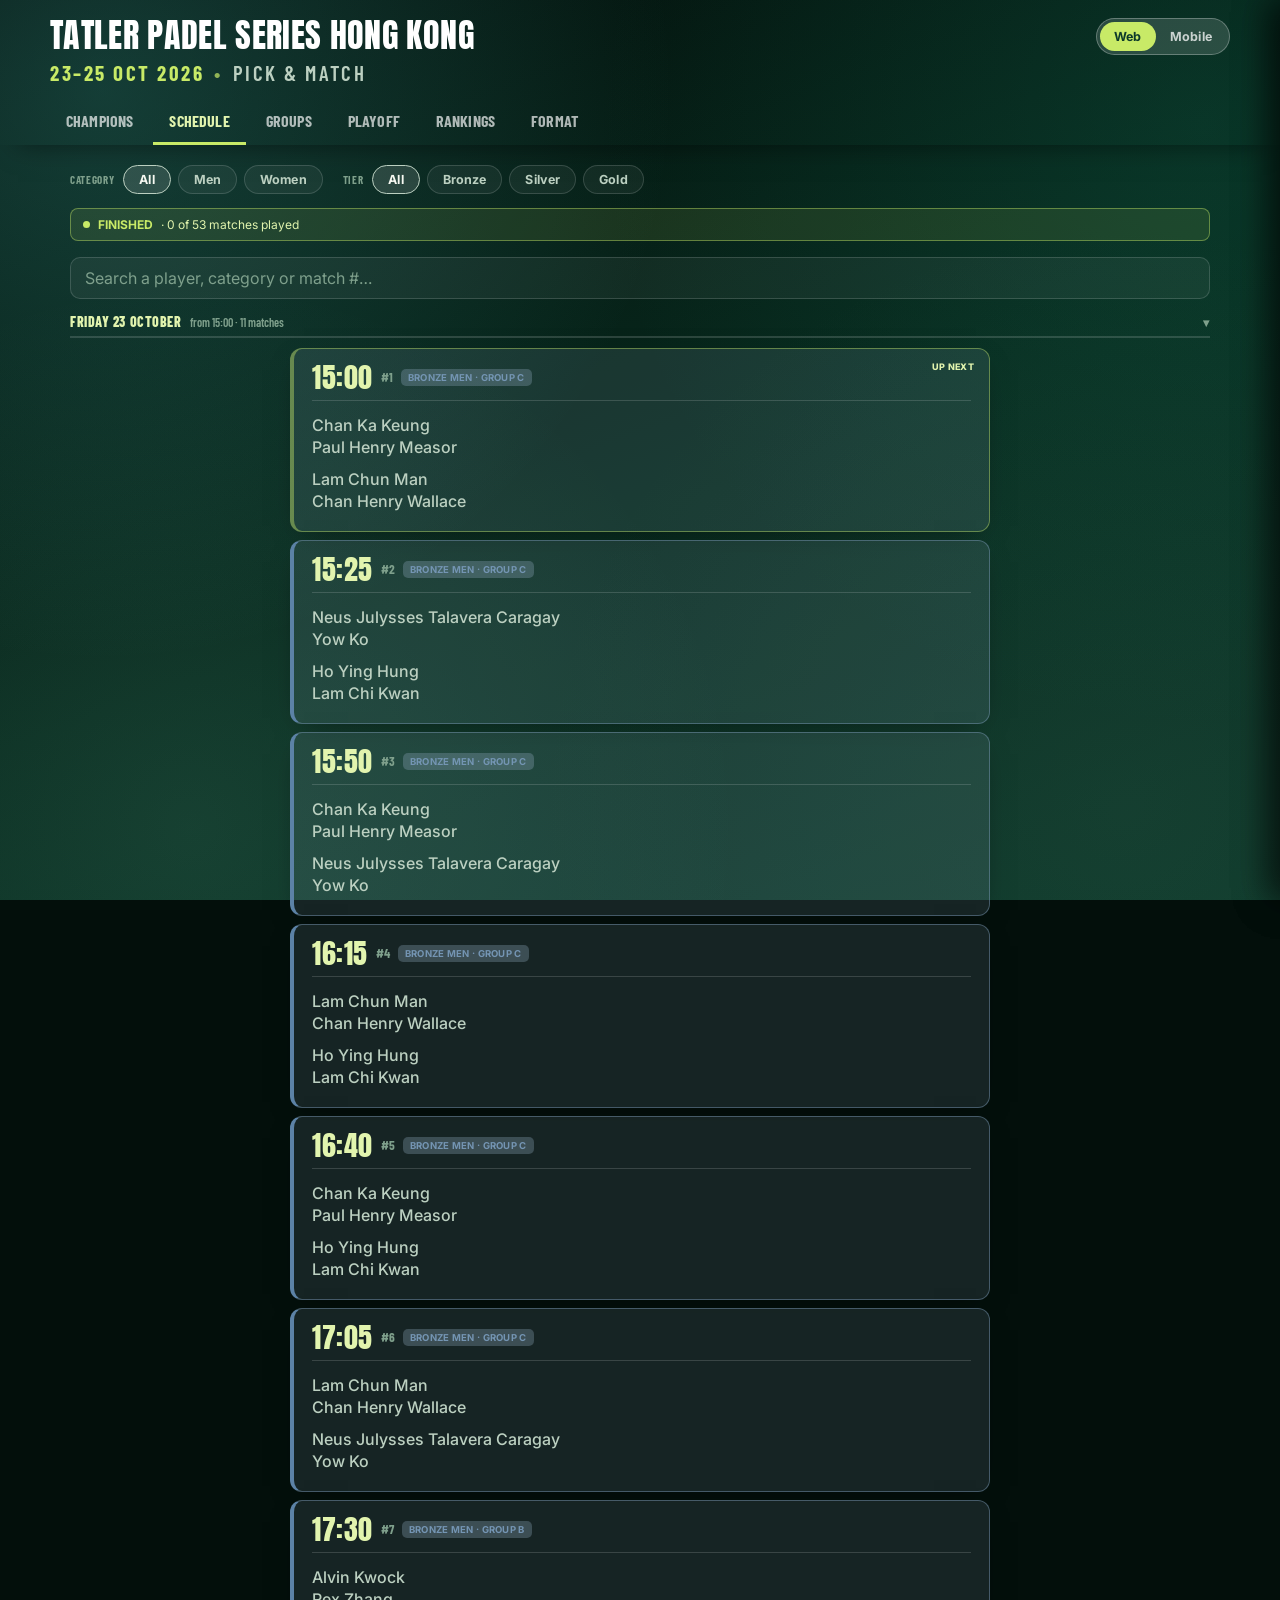
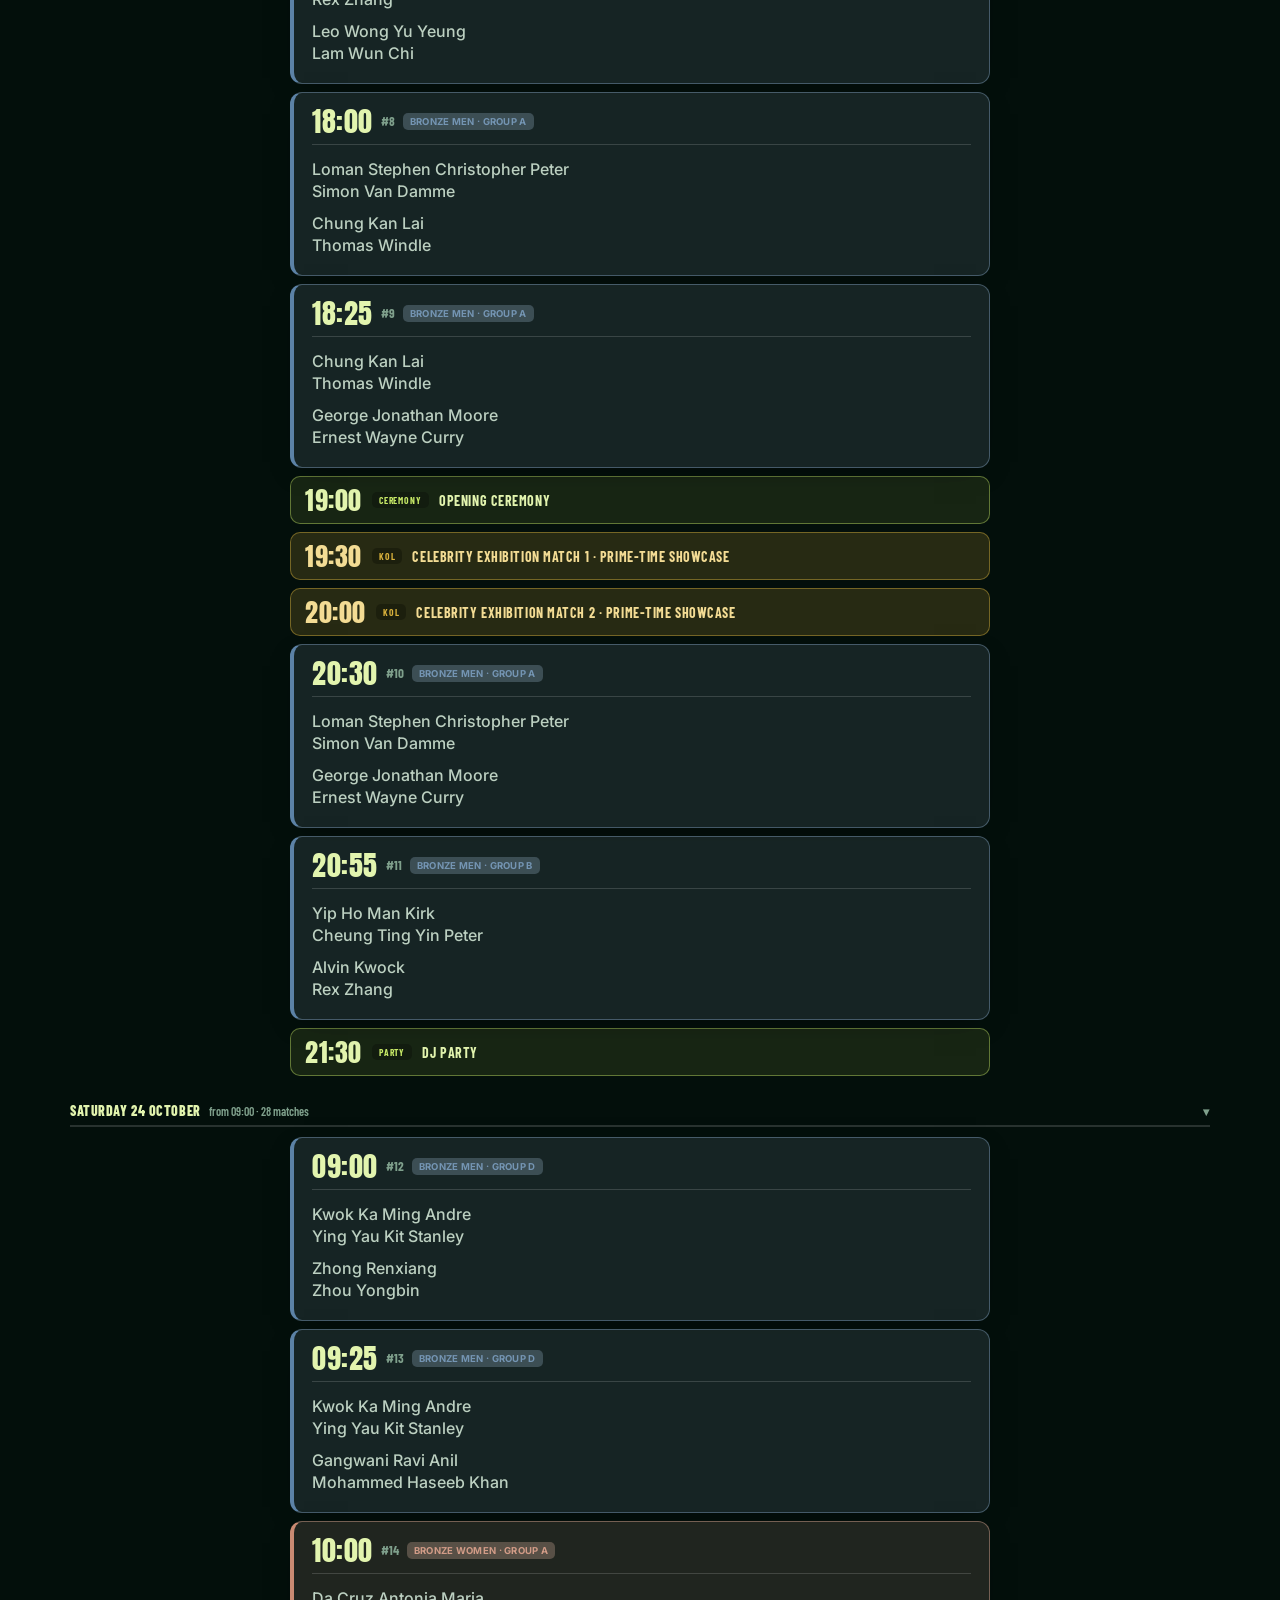
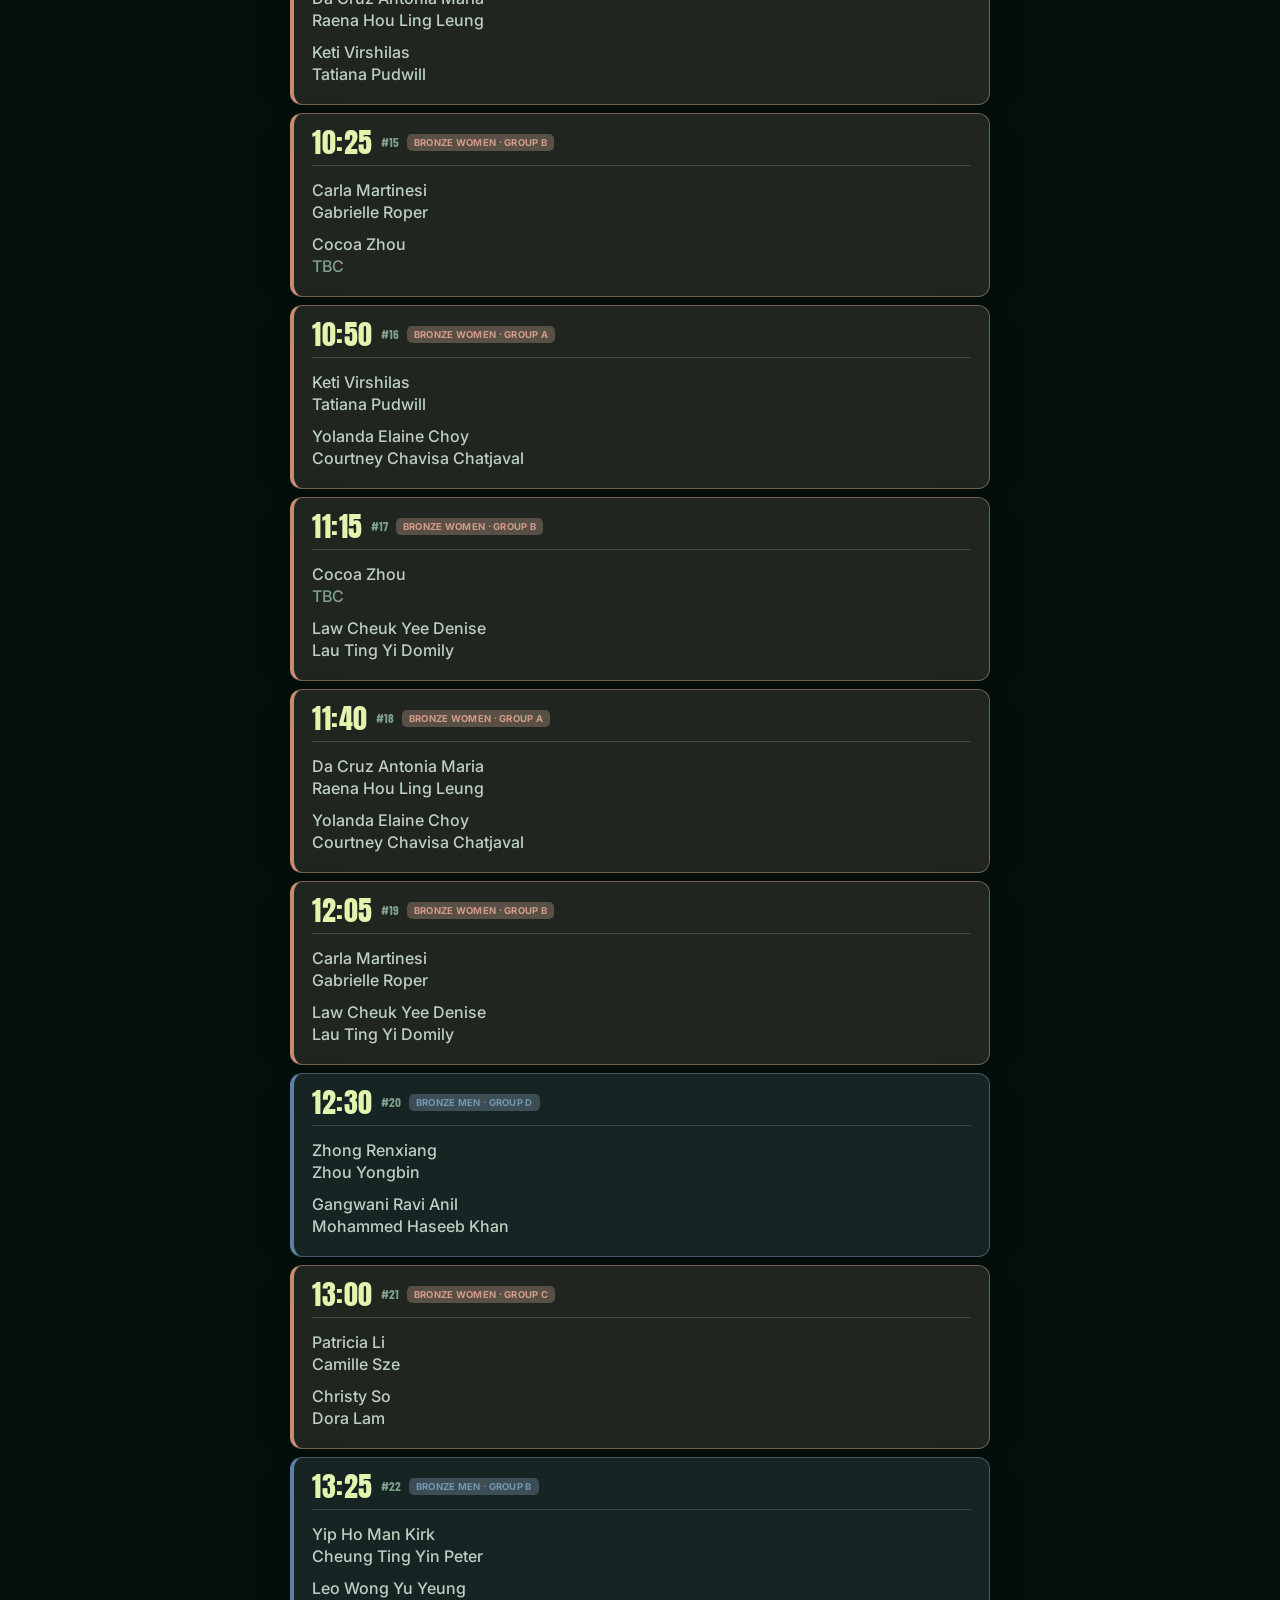
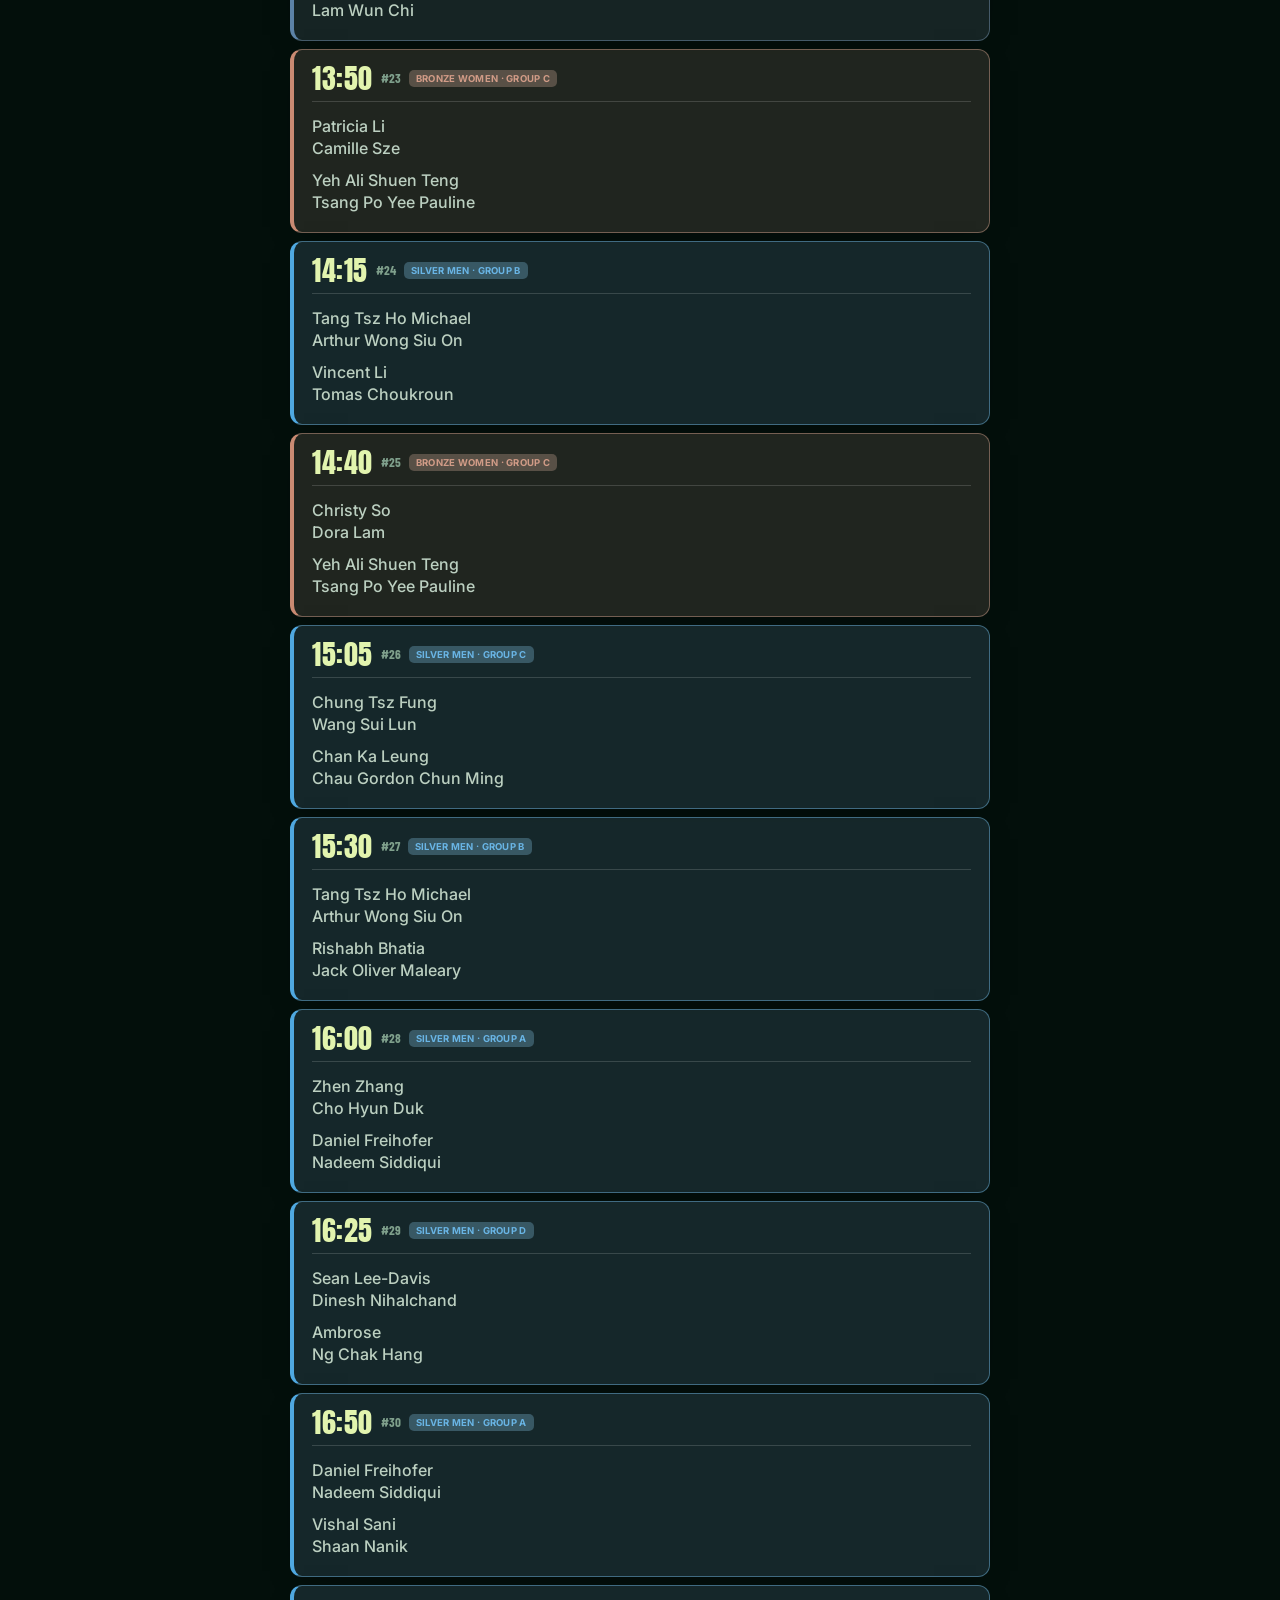
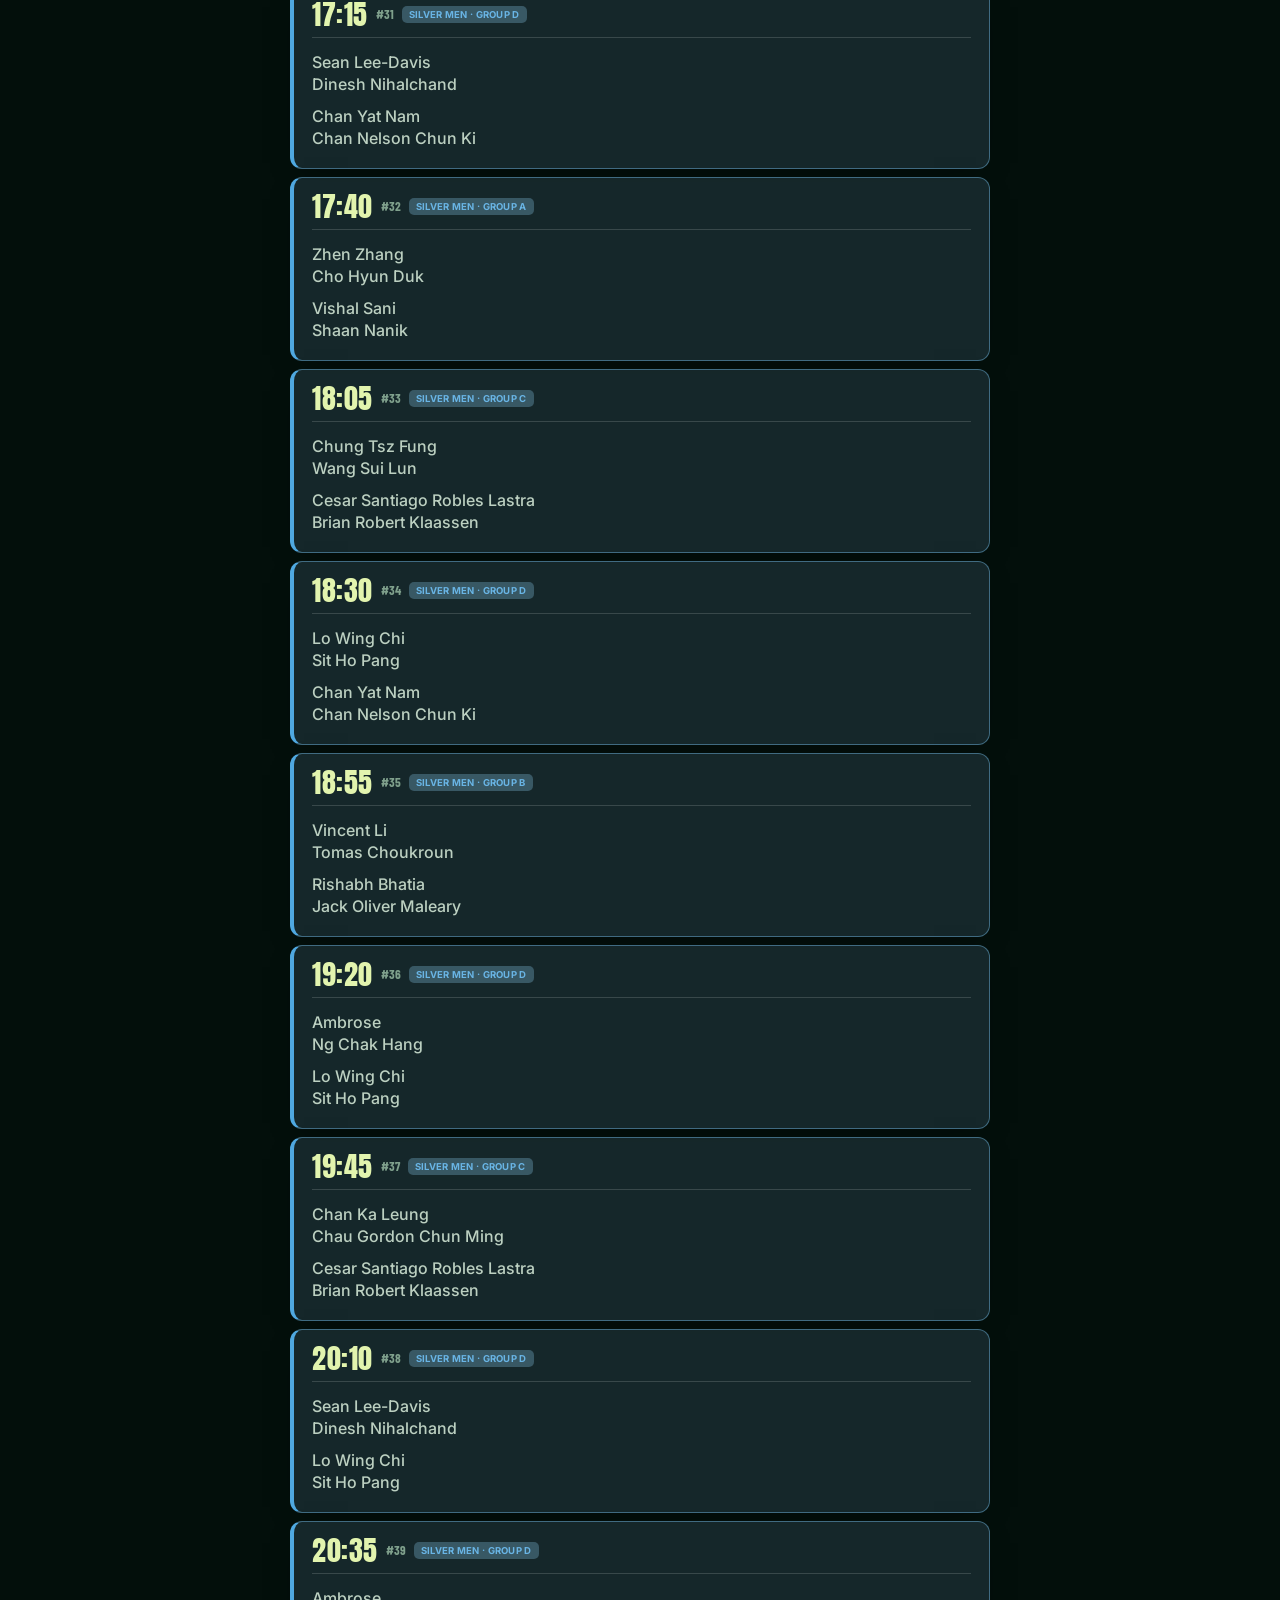
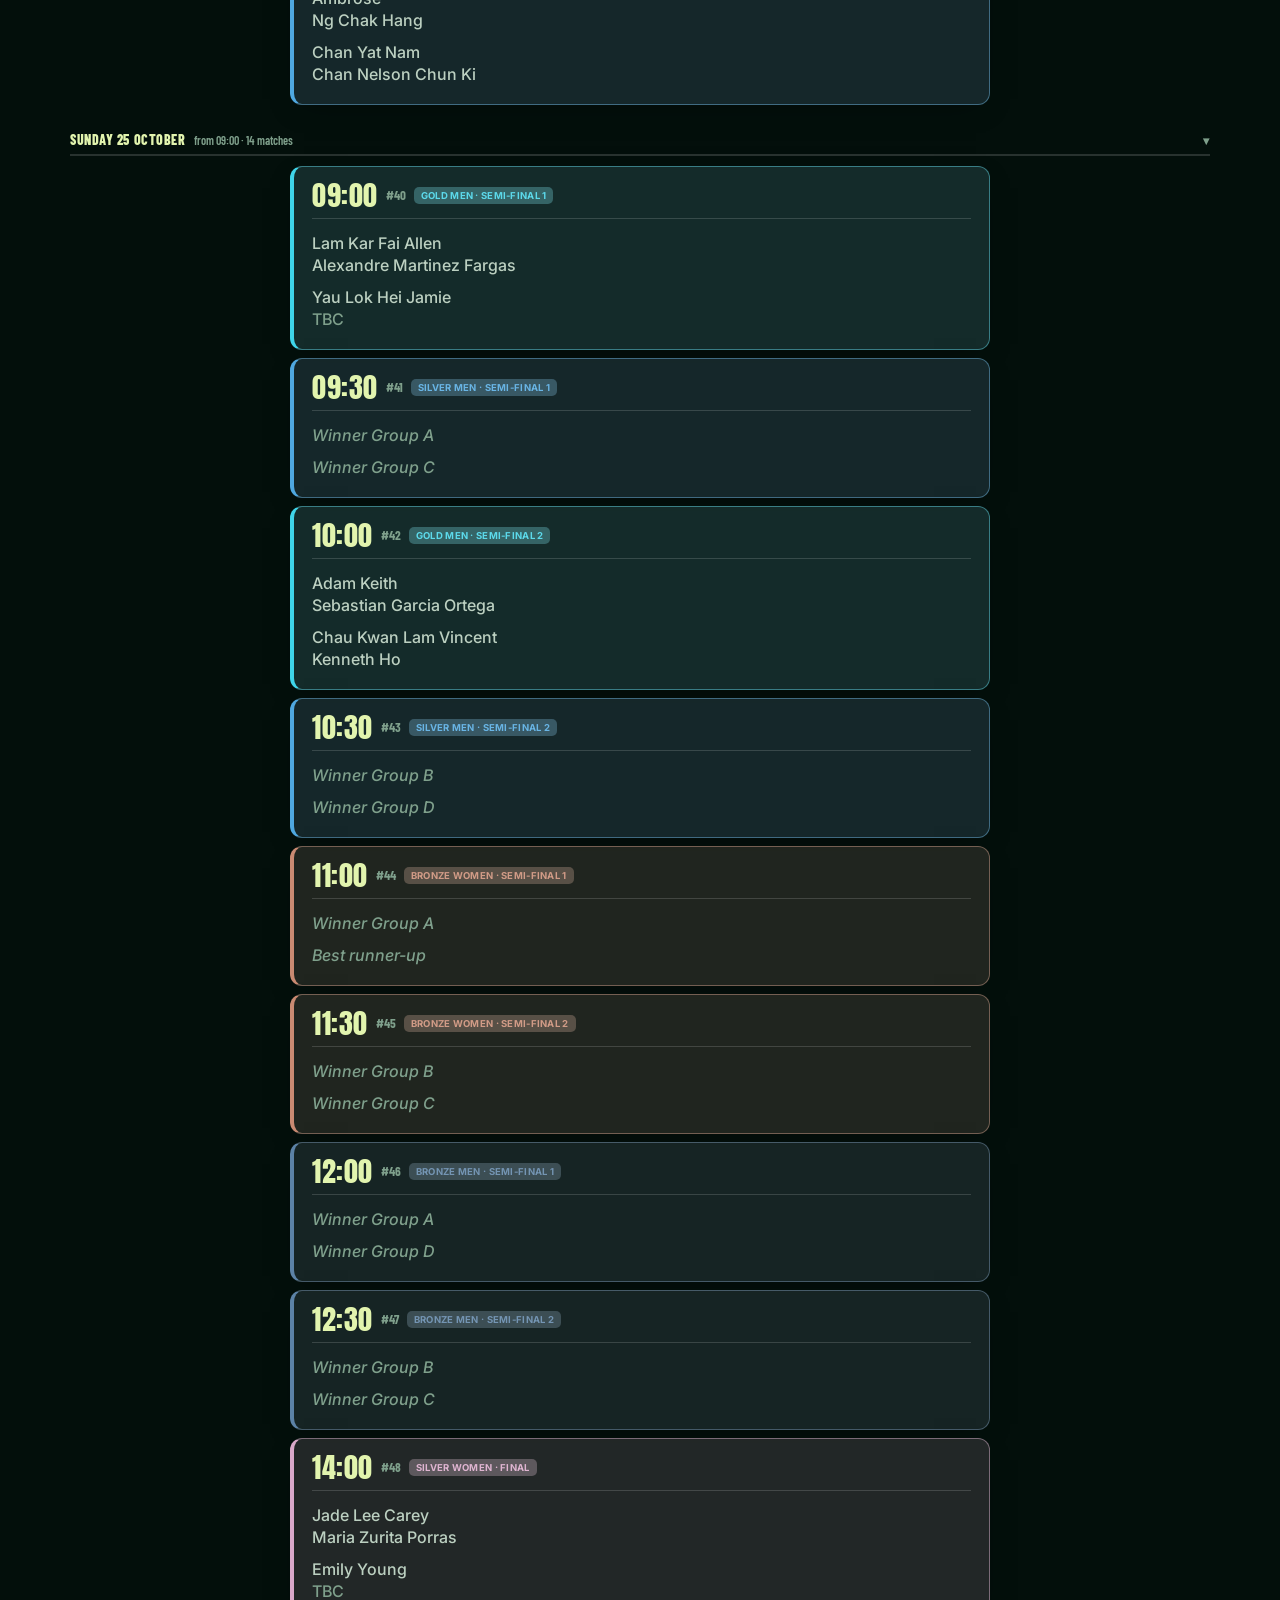
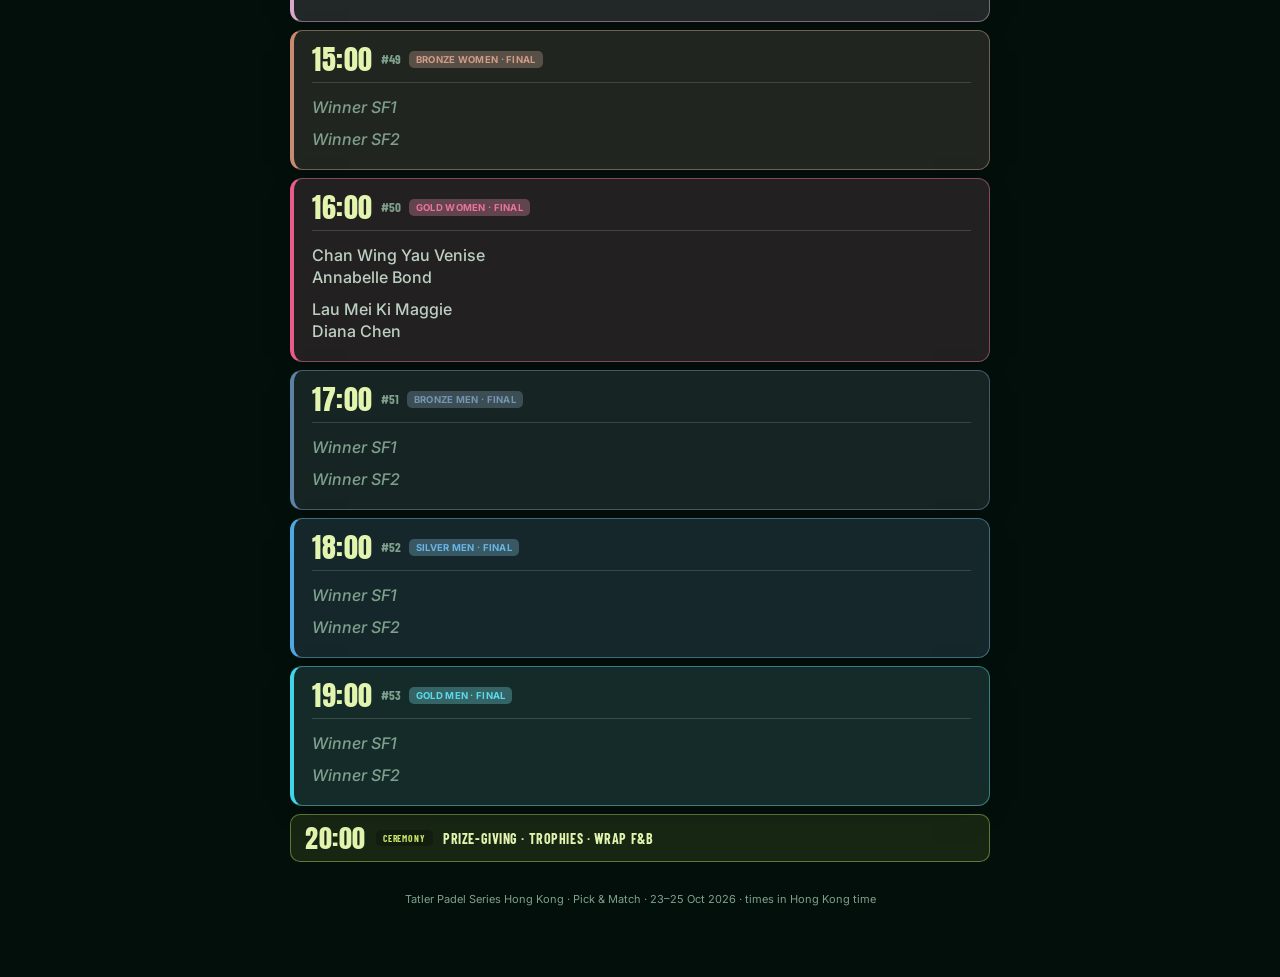
==== commit cd782685: "Add files via upload" ====
--- a/index.html
+++ b/index.html
@@ -15,7 +15,7 @@
     <div class="topbar-row">
       <div class="brand">
         <h1 class="brand-title">Tatler Padel Series Hong Kong</h1>
-        <p class="brand-sub"><b>23&ndash;25 Oct 2026</b><span class="sep">&middot;</span>Pick &amp; Match<span class="sep">&middot;</span>43 pairs &middot; 6 titles &middot; one court</p>
+        <p class="brand-sub"><b>23&ndash;25 Oct 2026</b><span class="sep">&bull;</span>Pick &amp; Match</p>
       </div>
       <div class="view-toggle">
         <button data-view="web">Web</button>
--- a/app.css
+++ b/app.css
@@ -634,3 +634,38 @@
 .adm-log .pend { color: #ffb366; }
 .match-card.has-pending::after { content: 'unsynced'; position: absolute; bottom: 6px; right: 10px; font-size: 9px; font-weight: 800; text-transform: uppercase; color: #ffb366; }
 .pill-btn.active[data-playoffview] { background: var(--panel-3); border-color: var(--text-secondary); color: var(--text-primary); }
+
+/* Web view only: compact centered timeline, larger names and scores. */
+.view-web .tl { max-width: 700px; margin: 0 auto; }
+.view-web .match-card { padding: 14px 18px; }
+.view-web .match-card .sb-row { gap: 18px; padding: 6px 0; }
+.view-web .match-card .sb-names { max-width: 78%; gap: 2px; }
+.view-web .match-card .sb-names span { font-size: 16px; }
+.view-web .match-card .sb-set { font-size: 26px; min-width: 24px; }
+.view-web .match-card .sb-set .sb-tb { font-size: 11px; }
+.view-web .match-card .sb-sets { gap: 12px; }
+.view-web .tl-time { padding-top: 15px; }
+.view-web .tl-time b { font-size: 15px; }
+
+/* Header subtitle: condensed caps, lime date, larger. */
+.brand-sub {
+  font-family: var(--font-ui); font-weight: 600; text-transform: uppercase;
+  letter-spacing: .12em; font-size: clamp(14px, 1.9vw, 21px); opacity: 1; margin-top: 8px;
+  color: var(--text-secondary);
+}
+.brand-sub b { color: var(--lime); font-weight: 700; }
+.brand-sub .sep { color: var(--lime); opacity: .7; margin: 0 10px; }
+
+/* Start time as the card headline (end times removed everywhere). */
+.match-card .match-card-top { align-items: center; }
+.match-start {
+  font-family: var(--font-display); font-size: 24px; line-height: 1; color: var(--lime-text);
+  letter-spacing: .02em; flex-shrink: 0; display: inline-flex; align-items: baseline; gap: 6px;
+}
+.match-start small { font-family: var(--font-ui); font-size: 12px; font-weight: 700; text-transform: uppercase; letter-spacing: .06em; color: var(--text-muted); }
+.match-card.live .match-start { color: var(--lime); }
+.match-card.completed .match-start { color: var(--text-secondary); }
+.view-web .match-start { font-size: 28px; }
+.view-mobile .match-start { font-size: 22px; }
+.tl .tl-event .ev-time { font-family: var(--font-display); font-size: 22px; font-weight: 400; letter-spacing: .02em; line-height: 1; flex-shrink: 0; }
+.view-web .tl .tl-event .ev-time { font-size: 26px; }
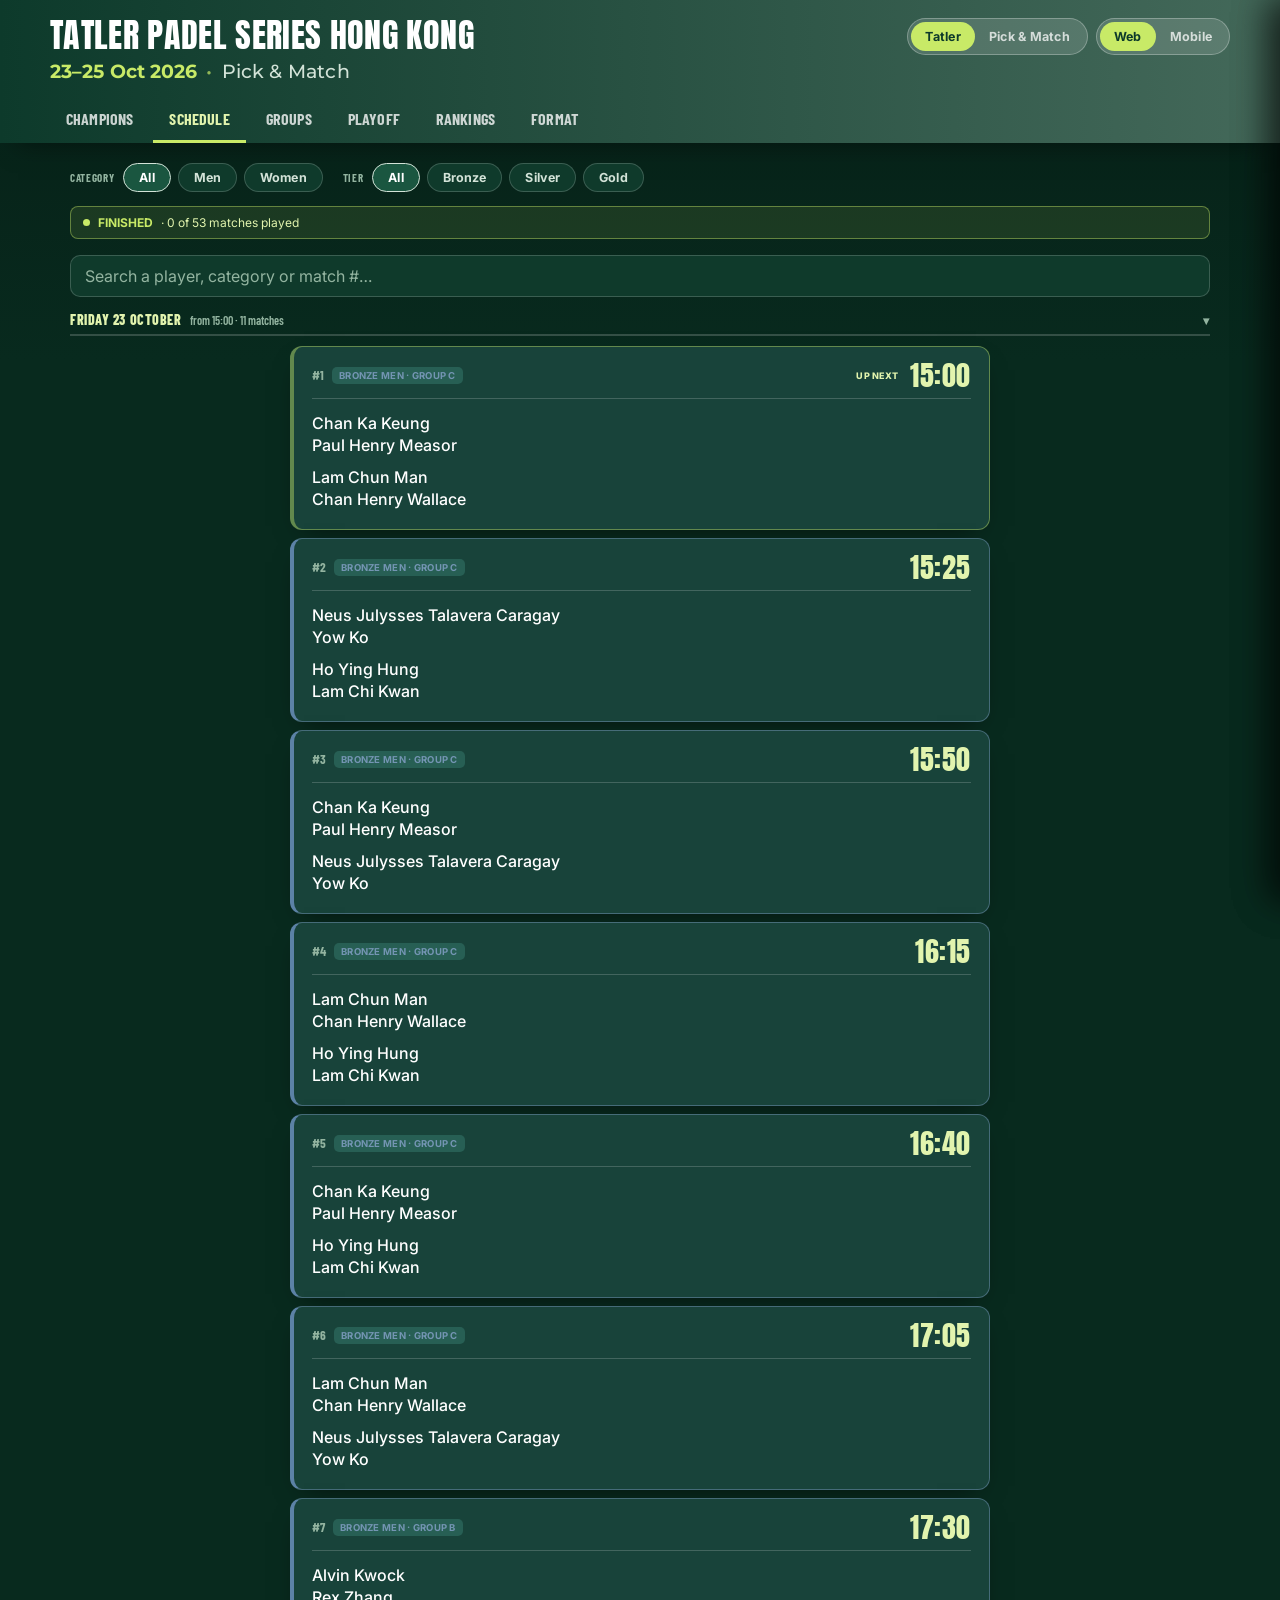
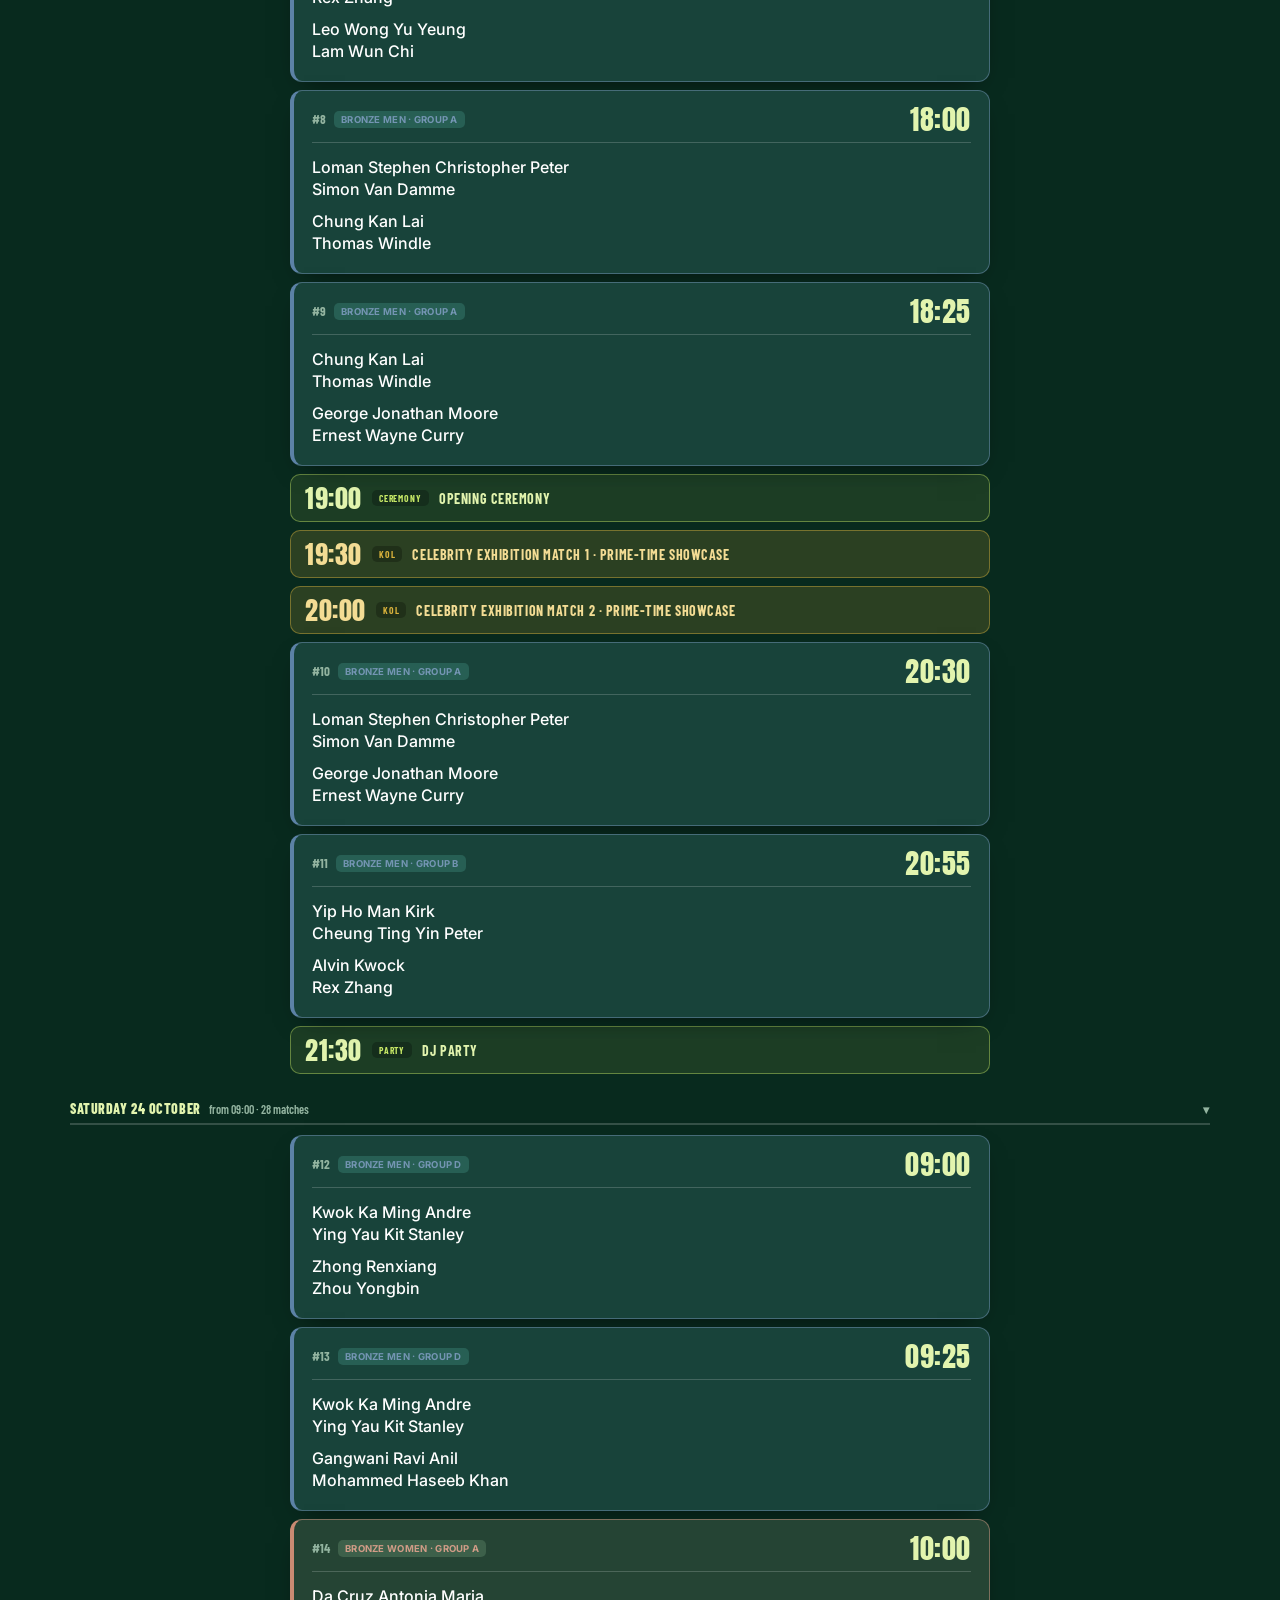
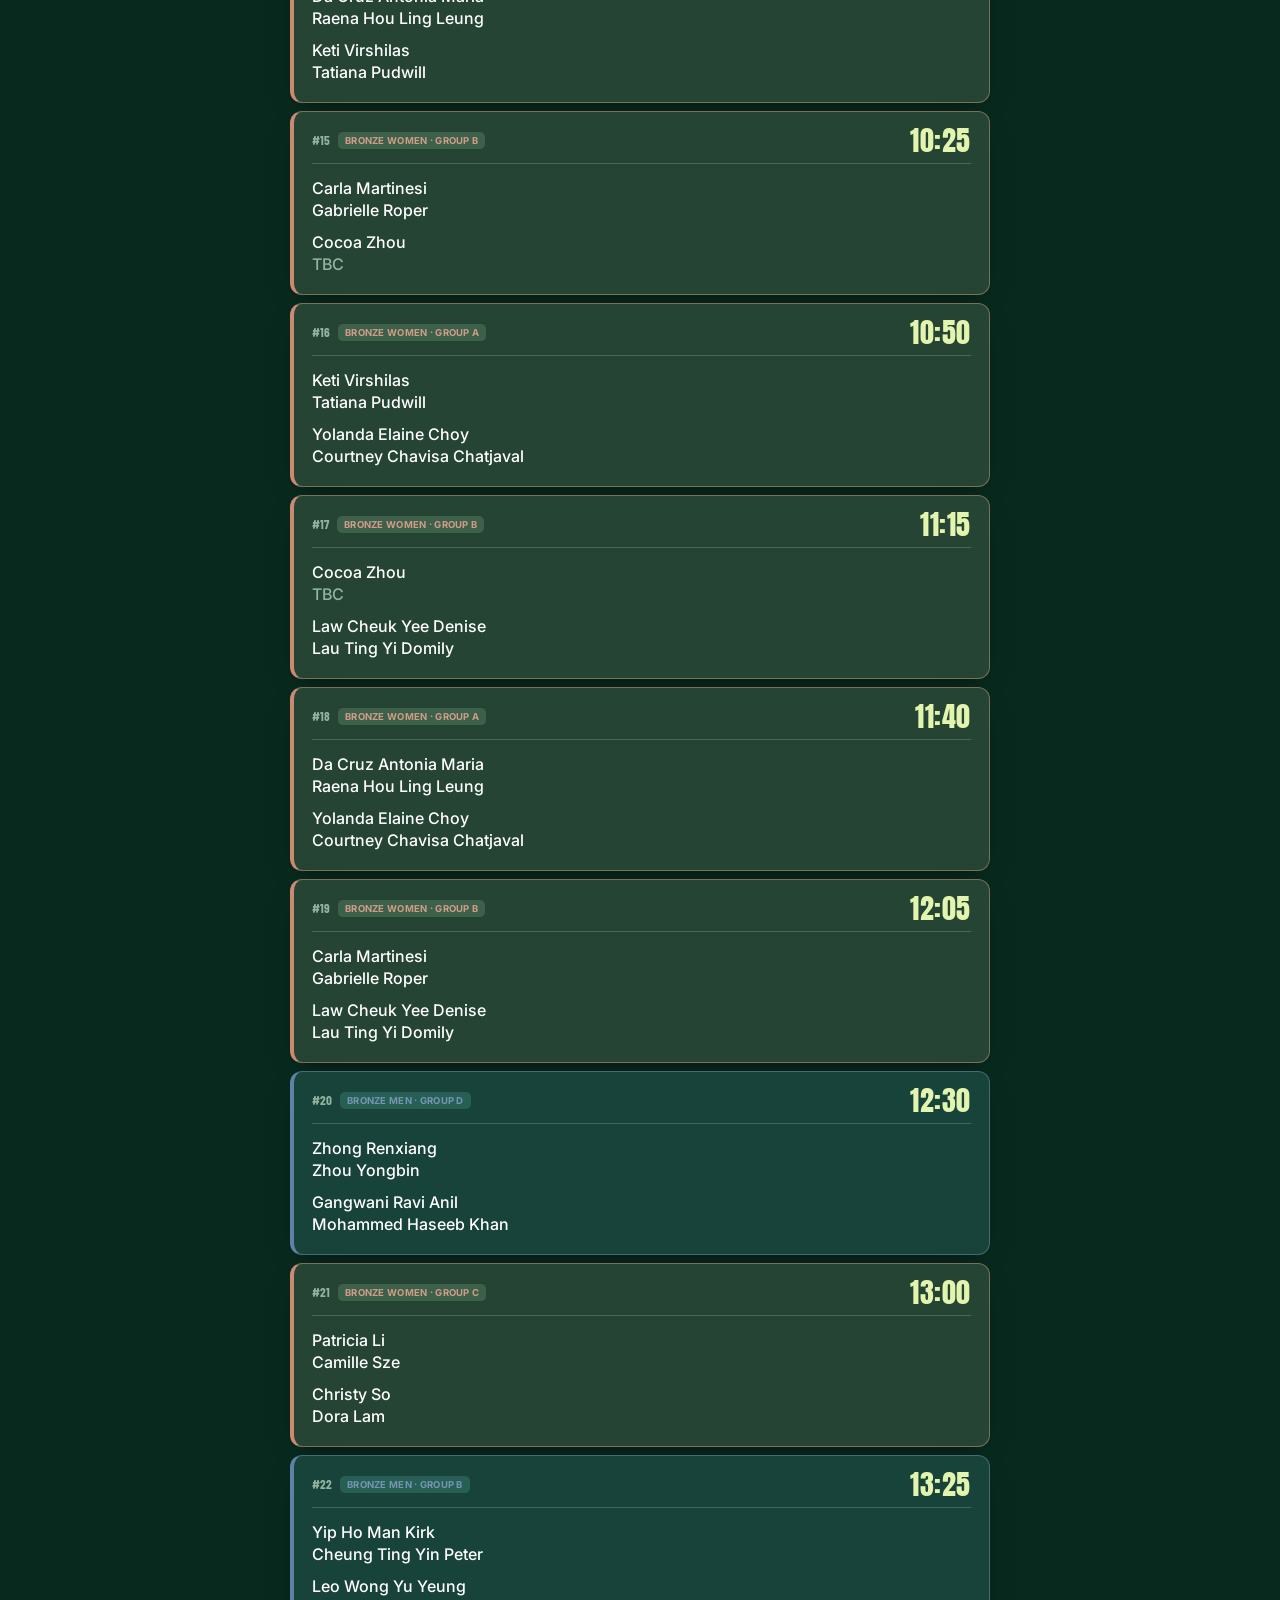
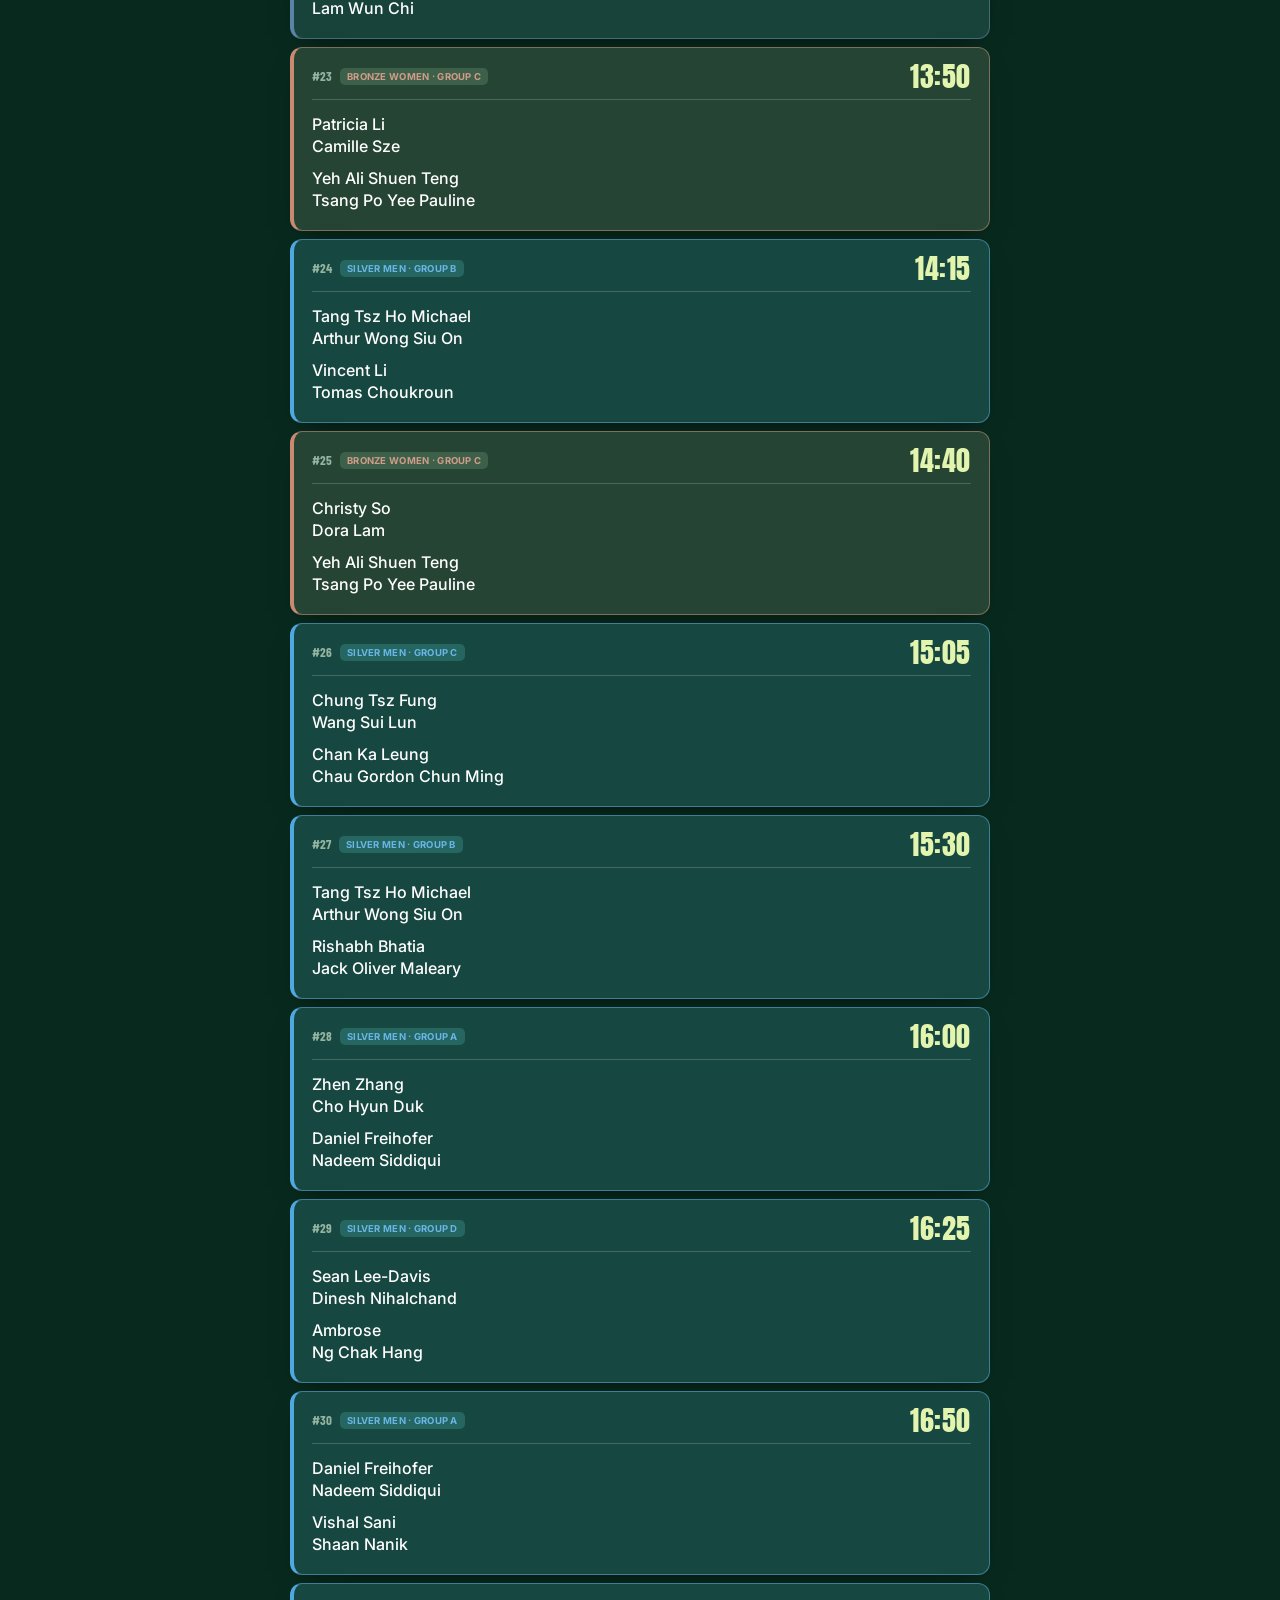
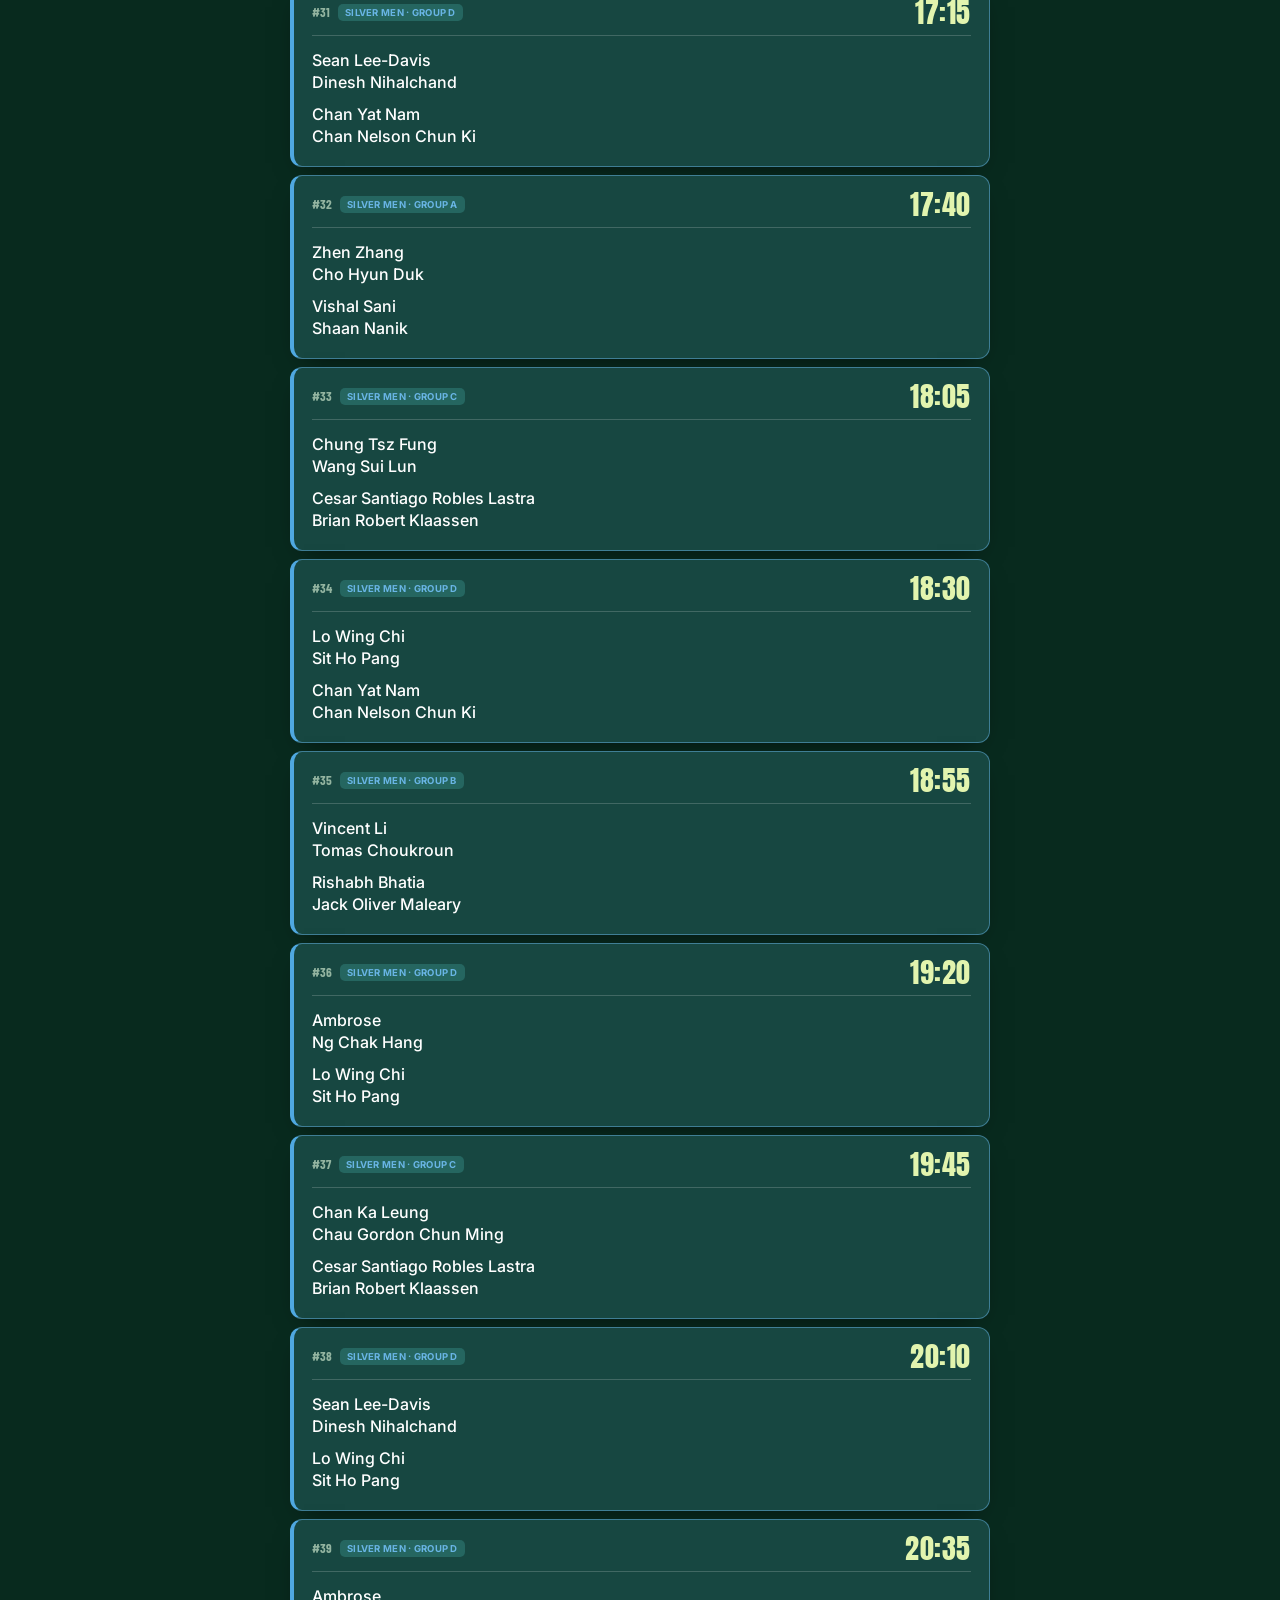
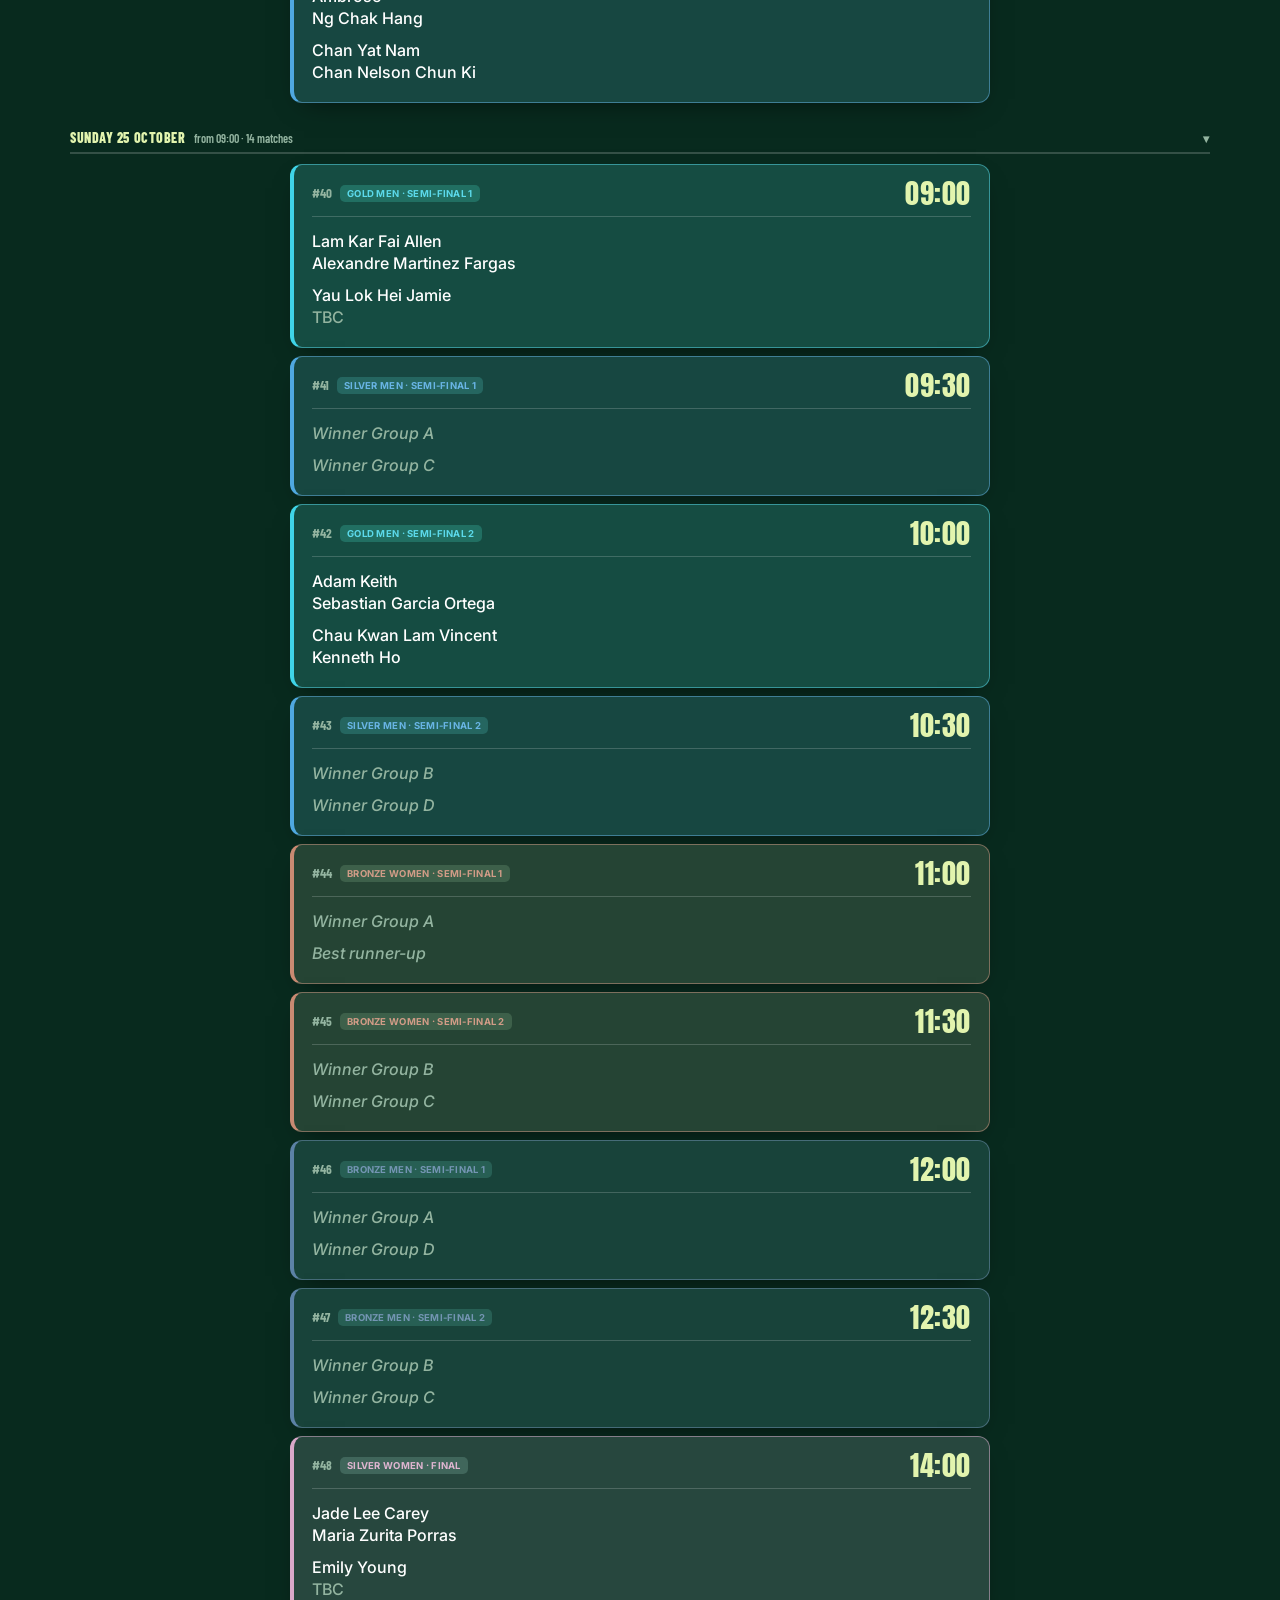
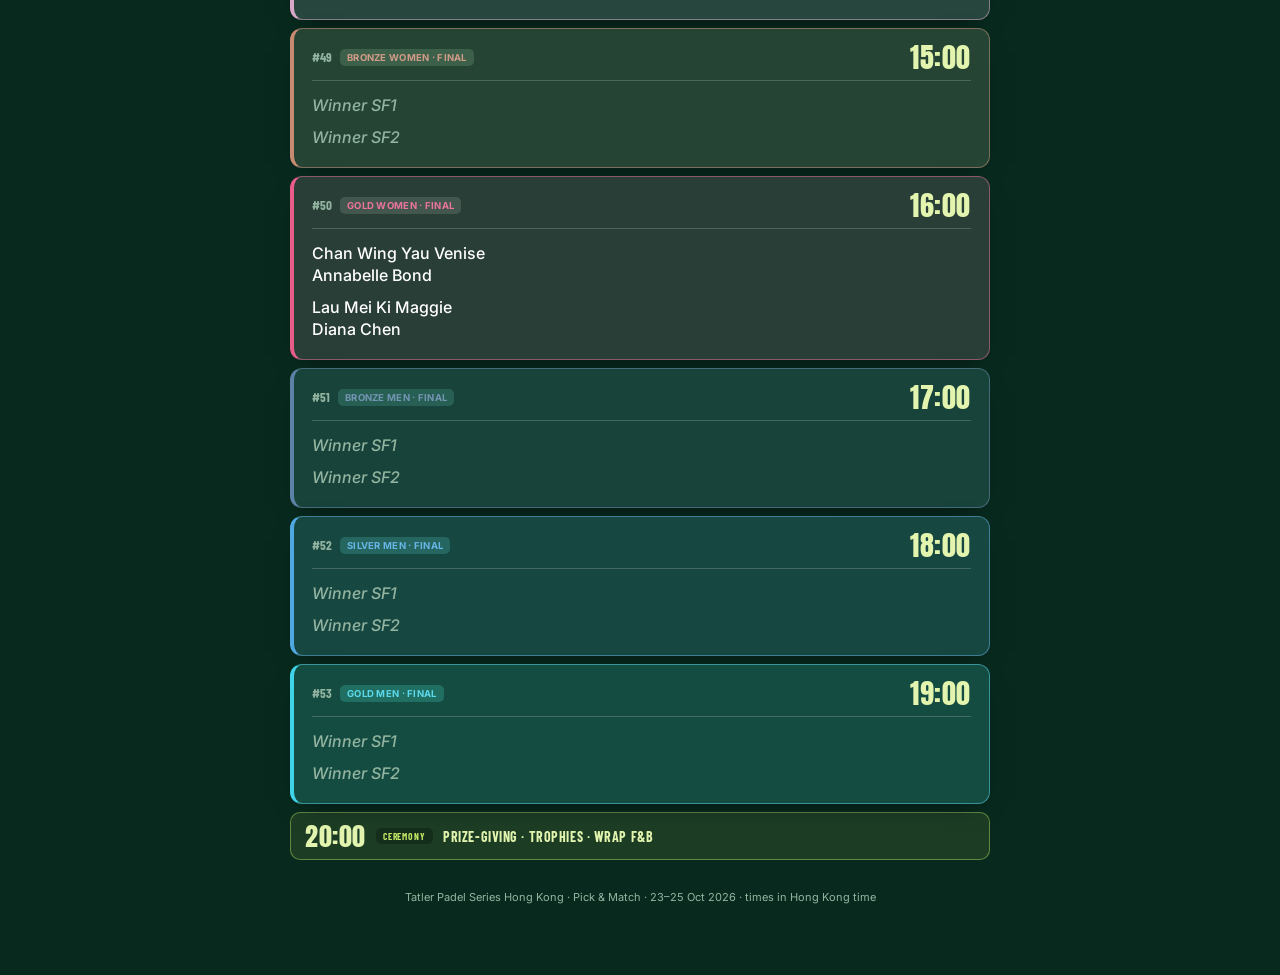
==== commit 8fb08069: "Add files via upload" ====
--- a/index.html
+++ b/index.html
@@ -6,8 +6,9 @@
 <meta name="description" content="Live draw, schedule and results — Tatler Padel Series Hong Kong, Pick &amp; Match, 23–25 Oct 2026">
 <title>Tatler Padel Series Hong Kong — Live</title>
 <link rel="preconnect" href="https://fonts.googleapis.com">
-<link href="https://fonts.googleapis.com/css2?family=Anton&family=Barlow+Condensed:wght@500;600;700;800&family=Inter:wght@400;500;600;700;800&display=swap" rel="stylesheet">
+<link href="https://fonts.googleapis.com/css2?family=Anton&family=Barlow+Condensed:wght@500;600;700;800&family=Inter:wght@400;500;600;700;800&family=Unbounded:wght@500;700;800&family=Montserrat:wght@500;600;700&display=swap" rel="stylesheet">
 <link rel="stylesheet" href="app.css">
+<script>try{document.documentElement.dataset.theme=localStorage.getItem('tps-hk-theme')||'tatler'}catch(e){document.documentElement.dataset.theme='tatler'}</script>
 </head>
 <body>
 <header class="topbar">
@@ -17,9 +18,15 @@
         <h1 class="brand-title">Tatler Padel Series Hong Kong</h1>
         <p class="brand-sub"><b>23&ndash;25 Oct 2026</b><span class="sep">&bull;</span>Pick &amp; Match</p>
       </div>
-      <div class="view-toggle">
-        <button data-view="web">Web</button>
-        <button data-view="mobile">Mobile</button>
+      <div class="topbar-controls">
+        <div class="view-toggle theme-toggle" title="Colour theme">
+          <button data-theme-btn="tatler">Tatler</button>
+          <button data-theme-btn="pm">Pick &amp; Match</button>
+        </div>
+        <div class="view-toggle">
+          <button data-view="web">Web</button>
+          <button data-view="mobile">Mobile</button>
+        </div>
       </div>
     </div>
     <nav class="tabs">
--- a/app.css
+++ b/app.css
@@ -669,3 +669,156 @@
 .view-mobile .match-start { font-size: 22px; }
 .tl .tl-event .ev-time { font-family: var(--font-display); font-size: 22px; font-weight: 400; letter-spacing: .02em; line-height: 1; flex-shrink: 0; }
 .view-web .tl .tl-event .ev-time { font-size: 26px; }
+
+/* =====================================================================
+   Contrast pass: solid deep-green base like the match drawer, opaque
+   cards, completed matches presented (not greyed), time top-right.
+   ===================================================================== */
+:root {
+  --bg-0: #061f16; --bg-1: #082a1e; --bg-2: #0b3426;
+  --panel: #0f3a2b; --panel-2: #134634; --panel-3: #1a5640;
+  --border: rgba(255,255,255,.18);
+  --text-primary: #ffffff; --text-secondary: #d3e3d8; --text-muted: #93b4a0;
+}
+body { background: var(--bg-1); }
+body::before { background: linear-gradient(180deg, var(--bg-0) 0%, var(--bg-1) 40%, var(--bg-1) 100%); }
+.topbar { background: linear-gradient(90deg, #0d3a2b 0%, #44695a 100%); padding-bottom: 0; }
+.tab-btn { color: rgba(255,255,255,.78); }
+.data-note, .search-box, .panel-note { background: var(--panel); }
+
+/* Cards: opaque panel with a tint of the category colour */
+.match-card {
+  background: color-mix(in srgb, var(--bc, transparent) 12%, var(--panel));
+  border: 1px solid color-mix(in srgb, var(--bc, var(--border)) 45%, rgba(255,255,255,.12));
+  border-left: 4px solid var(--bc, var(--border));
+  box-shadow: 0 10px 26px -14px rgba(0,0,0,.7);
+}
+.group-card, .ranking-table-wrap, .champ-card { background: var(--panel); }
+.sb-names span { color: var(--text-primary); }
+
+/* Header row: number + tag on the left, status + start time on the right */
+.match-card .match-card-top { padding-right: 0; flex-wrap: nowrap; }
+.match-card .match-tag { min-width: 0; overflow: hidden; text-overflow: ellipsis; }
+.card-right { margin-left: auto; display: inline-flex; align-items: center; gap: 12px; flex-shrink: 0; }
+.match-card .status-pill { position: static; pointer-events: none; }
+.match-card.compact .match-card-top { padding-right: 0; }
+
+/* Completed: keep full colour, add a lime frame and a clear winner */
+.match-card.completed { filter: none; border-color: color-mix(in srgb, var(--lime) 55%, transparent); border-left-color: var(--lime); }
+.match-card.completed .match-start { color: var(--text-muted); }
+.match-card.completed .status-pill {
+  color: #0d3a2b; background: var(--lime); padding: 4px 8px; border-radius: 6px; letter-spacing: .08em;
+}
+.sb-row.winner .sb-names span { font-weight: 800; color: #fff; }
+.sb-row.winner .sb-names span:first-child::before { content: '▸ '; color: var(--lime); }
+.sb-row.winner .sb-set { color: var(--lime); }
+.sb-row.loser .sb-names span, .sb-row.loser .sb-set { color: var(--text-muted); }
+.match-card.live { box-shadow: 0 0 0 1px var(--lime), 0 0 24px -6px rgba(200,234,103,.45); }
+.status-pill.Walkover { color: #0d3a2b; background: var(--walkover); padding: 4px 8px; border-radius: 6px; }
+
+/* Header controls: theme + view toggles side by side */
+.topbar-controls { display: flex; gap: 8px; align-items: center; flex-wrap: wrap; justify-content: flex-end; }
+@media (max-width: 640px) { .topbar-controls { width: 100%; justify-content: flex-start; } .view-toggle button { padding: 6px 11px; font-size: 11.5px; } }
+
+/* =====================================================================
+   THEME: Pick & Match (pickandmatch.hk) — light concrete grey, white
+   panels, hot pink #E73887 accents, yellow highlights, Unbounded headings.
+   ===================================================================== */
+html[data-theme="pm"] {
+  --bg-0: #e4e4e4; --bg-1: #ffffff; --bg-2: #dcdcdc;
+  --panel: #ffffff; --panel-2: #f4f4f4; --panel-3: #ececec;
+  --border: rgba(0,0,0,.12);
+  --text-primary: #171717; --text-secondary: #3a3a3a; --text-muted: #7b7b7b;
+  --lime: #e73887; --lime-deep: #e8175d; --lime-text: #d0226f;
+  --lime-bg: rgba(231,56,135,.09); --lime-border: rgba(231,56,135,.45);
+  --live: #e73887; --live-bg: rgba(231,56,135,.1); --live-border: rgba(231,56,135,.45);
+  --male: #2b6ea8; --male-bg: rgba(43,110,168,.12); --male-border: rgba(43,110,168,.4); --male-text: #1f5f96;
+  --female: #e73887; --female-bg: rgba(231,56,135,.12); --female-border: rgba(231,56,135,.4); --female-text: #c41f6a;
+  --gold: #b88a00; --gold-bg: rgba(244,214,75,.35); --gold-border: rgba(184,138,0,.5);
+  --silver: #6f7f84; --silver-bg: rgba(170,187,190,.3); --silver-border: rgba(111,127,132,.45);
+  --bronze: #a2643a; --bronze-bg: rgba(162,100,58,.14); --bronze-border: rgba(162,100,58,.42);
+  --walkover: #d0342c;
+  --shadow: 0 8px 22px -14px rgba(0,0,0,.35);
+  --font-display: 'Unbounded', 'Barlow Condensed', sans-serif;
+}
+html[data-theme="pm"] body { background: #e2e2e2; color: var(--text-primary); }
+html[data-theme="pm"] body::before { background: radial-gradient(circle at 20% 10%, #efefef, transparent 45%), radial-gradient(circle at 85% 80%, #d4d4d4, transparent 50%), linear-gradient(180deg, #e9e9e9, #dedede); }
+html[data-theme="pm"] .topbar { background: #fff; box-shadow: 0 6px 18px -10px rgba(0,0,0,.25); border-bottom: 4px solid #e73887; }
+html[data-theme="pm"] .brand-title { color: #171717; font-weight: 800; letter-spacing: -.01em; font-size: clamp(14px, 3.4vw, 30px); }
+html[data-theme="pm"] .brand-sub { color: #3a3a3a; }
+html[data-theme="pm"] .brand-sub b, html[data-theme="pm"] .brand-sub .sep { color: #e73887; }
+html[data-theme="pm"] .view-toggle { background: #f1f1f1; border-color: rgba(0,0,0,.12); }
+html[data-theme="pm"] .view-toggle button { color: #333; }
+html[data-theme="pm"] .view-toggle button.active { background: #e73887; color: #fff; }
+html[data-theme="pm"] .tab-btn { color: #555; }
+html[data-theme="pm"] .tab-btn.active { color: #e73887; border-bottom-color: #e73887; }
+html[data-theme="pm"] .day-title { color: #171717; border-bottom-color: #e73887; }
+html[data-theme="pm"] .pill-btn { background: #fff; }
+html[data-theme="pm"] .pill-btn.active[data-catf="All"], html[data-theme="pm"] .pill-btn.active[data-tierf="All"],
+html[data-theme="pm"] .pill-btn.active[data-stagef], html[data-theme="pm"] .pill-btn.active[data-dayf], html[data-theme="pm"] .pill-btn.active[data-playoffview] { background: #2b2b2b; border-color: #2b2b2b; color: #fff; }
+html[data-theme="pm"] #liveClock { color: #e73887; }
+
+/* category-tinted headings: darken instead of lighten on white */
+html[data-theme="pm"] .group-card-head, html[data-theme="pm"] .playoff-bucket-title, html[data-theme="pm"] .ranking-section-title {
+  background: color-mix(in srgb, var(--bc, #999) 14%, #fff); color: color-mix(in srgb, var(--bc, #333) 75%, black);
+  border-color: color-mix(in srgb, var(--bc, #999) 40%, transparent);
+}
+html[data-theme="pm"] .match-tag, html[data-theme="pm"] .tier-tag { background: color-mix(in srgb, var(--bc, #999) 14%, #fff); color: color-mix(in srgb, var(--bc, #333) 70%, black); }
+html[data-theme="pm"] table.standings tr.rank-1 td { background: rgba(231,56,135,.07); }
+html[data-theme="pm"] .rank-plate.win { background: linear-gradient(120deg, rgba(231,56,135,.14), #fff 70%); }
+
+/* match cards */
+html[data-theme="pm"] .match-card {
+  background: color-mix(in srgb, var(--bc, transparent) 6%, #fff);
+  border: 1px solid color-mix(in srgb, var(--bc, #ccc) 35%, rgba(0,0,0,.08));
+  border-left: 5px solid var(--bc, #ccc);
+  box-shadow: 0 8px 20px -14px rgba(0,0,0,.4);
+}
+html[data-theme="pm"] .scoreboard { border-top-color: rgba(0,0,0,.08); }
+html[data-theme="pm"] .match-start { color: #171717; font-weight: 700; font-size: 20px; }
+html[data-theme="pm"].view-web .match-start, html[data-theme="pm"] .view-web .match-start { font-size: 22px; }
+html[data-theme="pm"] .match-start small { color: #e73887; }
+html[data-theme="pm"] .sb-set { font-weight: 700; }
+html[data-theme="pm"] .match-card.completed { border-color: rgba(231,56,135,.55); border-left-color: #e73887; }
+html[data-theme="pm"] .match-card.completed .match-start { color: #9a9a9a; }
+html[data-theme="pm"] .match-card.completed .status-pill { background: #e73887; color: #fff; }
+html[data-theme="pm"] .sb-row.winner .sb-names span { color: #000; }
+html[data-theme="pm"] .sb-row.winner .sb-set { color: #e73887; }
+html[data-theme="pm"] .sb-row.loser .sb-names span, html[data-theme="pm"] .sb-row.loser .sb-set { color: #8a8a8a; }
+html[data-theme="pm"] .match-card.live { border-color: #e73887; box-shadow: 0 0 0 2px #e73887, 0 10px 28px -8px rgba(231,56,135,.45); }
+html[data-theme="pm"] .match-card.live .match-start { color: #e73887; }
+html[data-theme="pm"] .match-card.next { border-color: #f4d64b; box-shadow: 0 0 0 2px #f4d64b; }
+html[data-theme="pm"] .status-pill.Next { color: #8a6a00; background: #f4d64b; padding: 4px 8px; border-radius: 6px; }
+html[data-theme="pm"] .status-pill.InProgress { color: #e73887; }
+
+/* programme rows */
+html[data-theme="pm"] .tl-event { background: #2b2b2b; border-color: #2b2b2b; color: #fff; }
+html[data-theme="pm"] .tl-event .ev-type { background: #e73887; color: #fff; }
+html[data-theme="pm"] .tl-event.KOL { background: #f4d64b; border-color: #e0bf2c; color: #2b2b2b; }
+html[data-theme="pm"] .tl-event.KOL .ev-type { background: #2b2b2b; color: #f4d64b; }
+
+/* drawers */
+html[data-theme="pm"] .side-panel { background: #f6f6f6; border-left-color: rgba(0,0,0,.1); }
+html[data-theme="pm"] .side-head { background: linear-gradient(90deg, #e73887 0%, #e8175d 100%); }
+html[data-theme="pm"] .side-overlay { background: rgba(20,20,20,.45); }
+html[data-theme="pm"] .md-note { background: #fff; }
+
+/* admin form on light panels */
+html[data-theme="pm"] .adm-stepper input, html[data-theme="pm"] .adm-field select,
+html[data-theme="pm"] .adm-field input[type=text], html[data-theme="pm"] .adm-field input[type=password], html[data-theme="pm"] .adm-field input[type=url] {
+  background: #fff; color: #171717; border-color: rgba(0,0,0,.2);
+}
+html[data-theme="pm"] .adm-field select option { background: #fff; }
+html[data-theme="pm"] .adm-actions { background: #f6f6f6; }
+html[data-theme="pm"] .adm-btn.primary { background: #e73887; border-color: #e73887; color: #fff; }
+html[data-theme="pm"] .adm-preview { color: #d0226f; }
+html[data-theme="pm"] .adm-log { background: #fff; }
+
+/* Header subtitle in Montserrat: sentence case, gentle spacing (both themes). */
+.brand-sub, html[data-theme="pm"] .brand-sub {
+  font-family: 'Montserrat', 'Helvetica Neue', Helvetica, Arial, sans-serif;
+  text-transform: none; letter-spacing: .01em; font-weight: 500;
+  font-size: clamp(14px, 1.6vw, 19px); margin-top: 8px;
+}
+.brand-sub b { font-weight: 700; letter-spacing: .005em; }
+.brand-sub .sep { margin: 0 9px; }
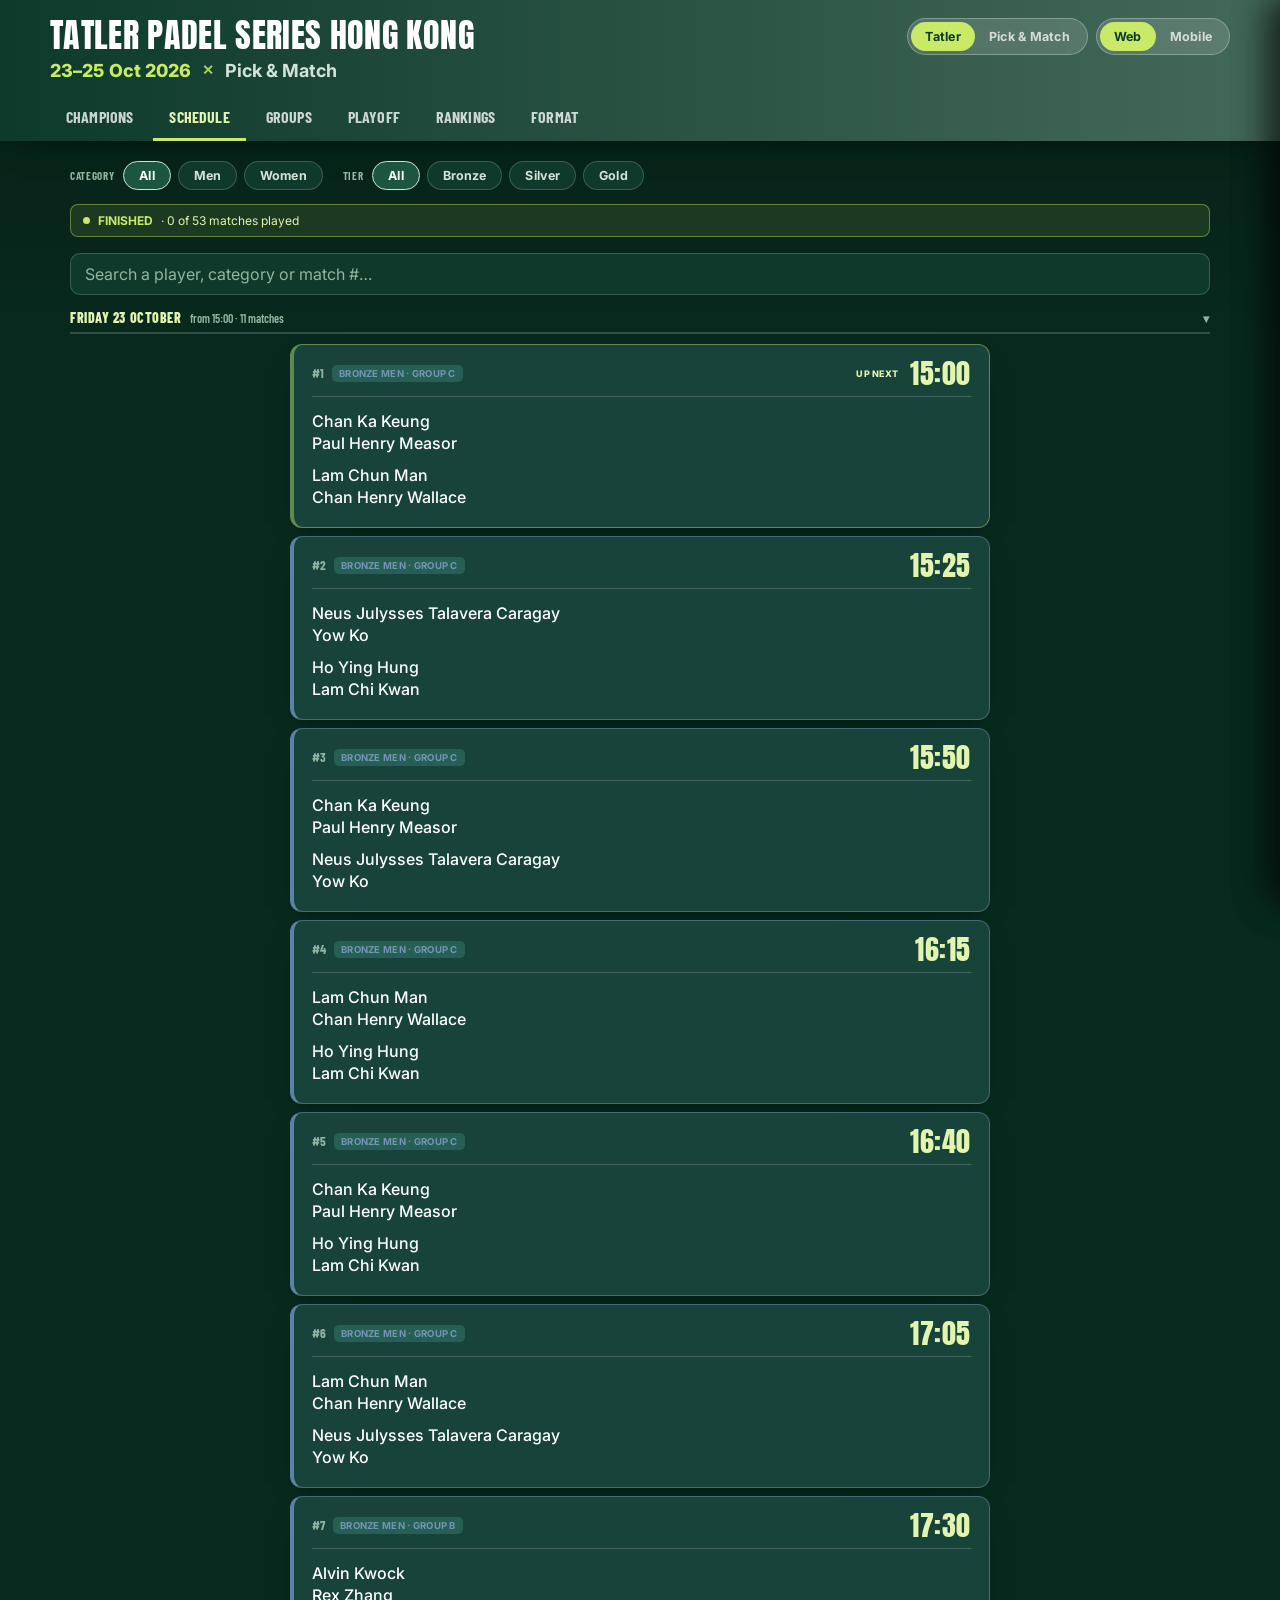
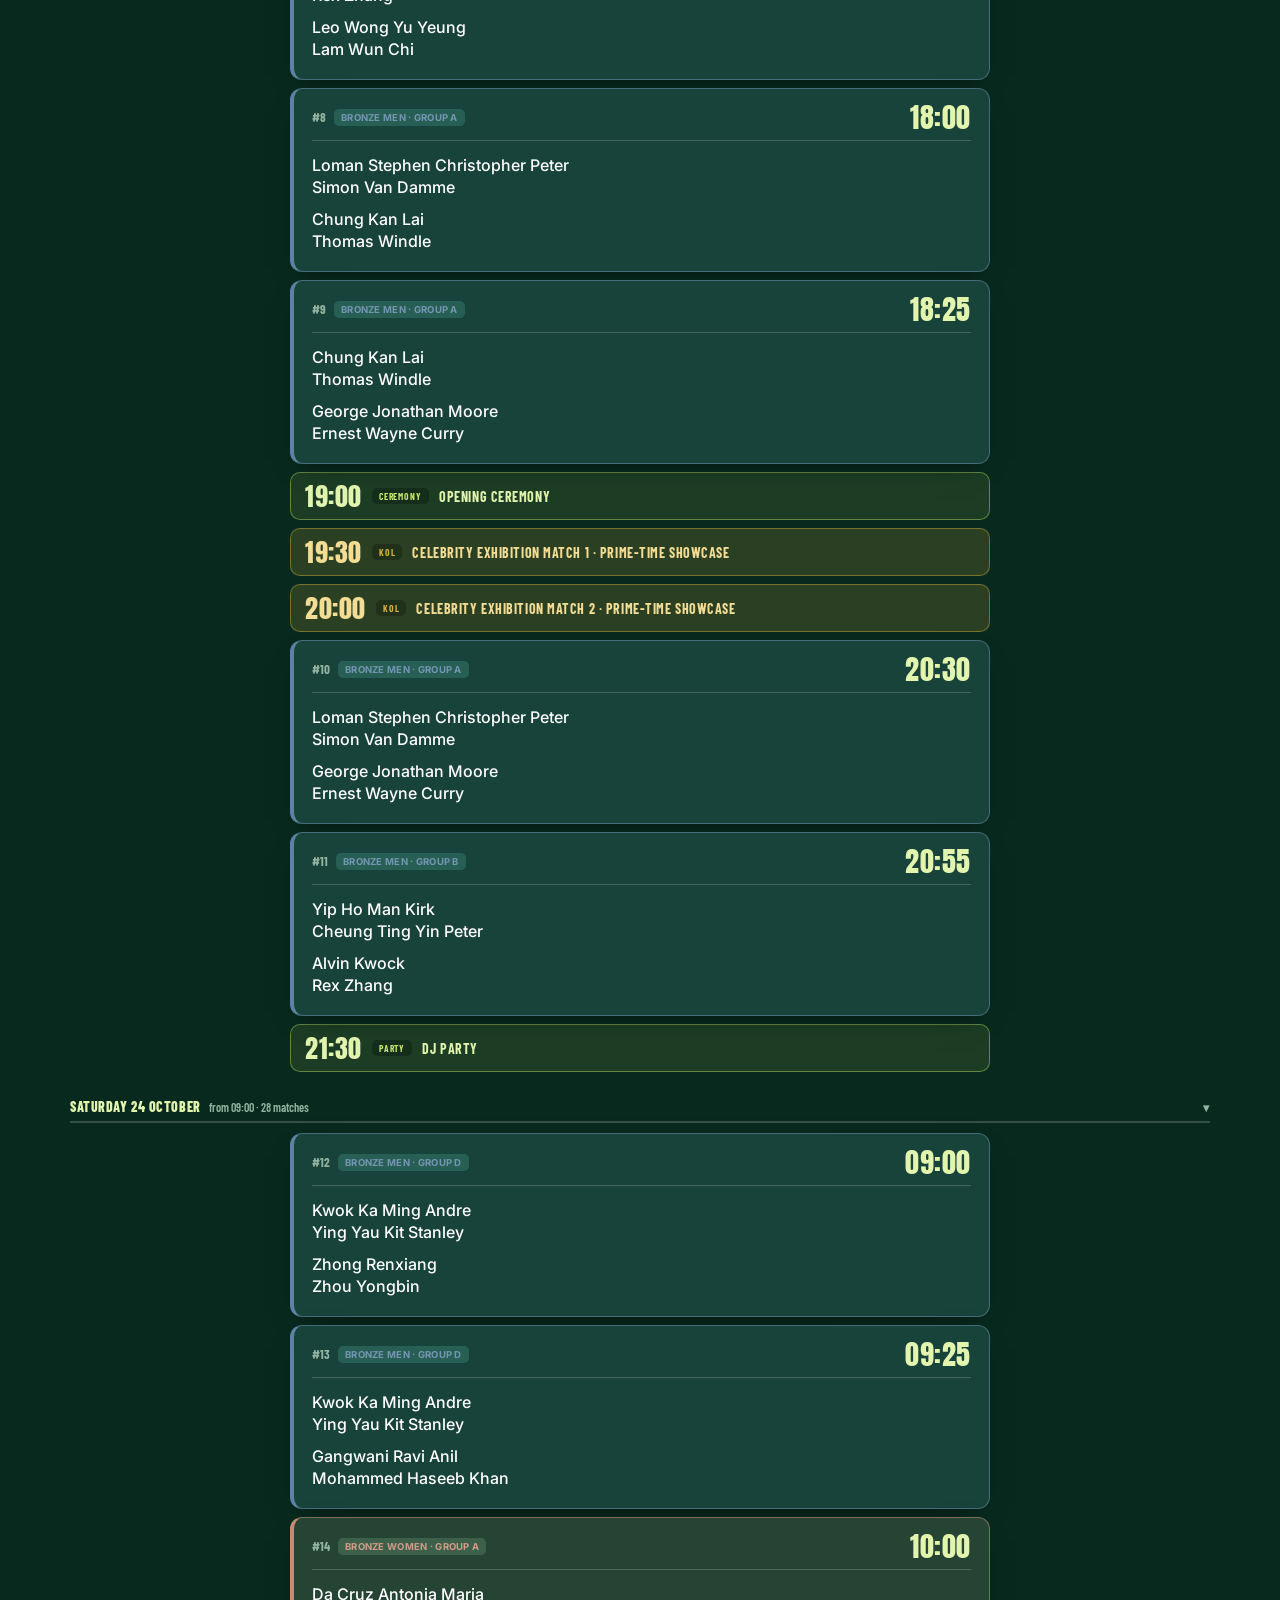
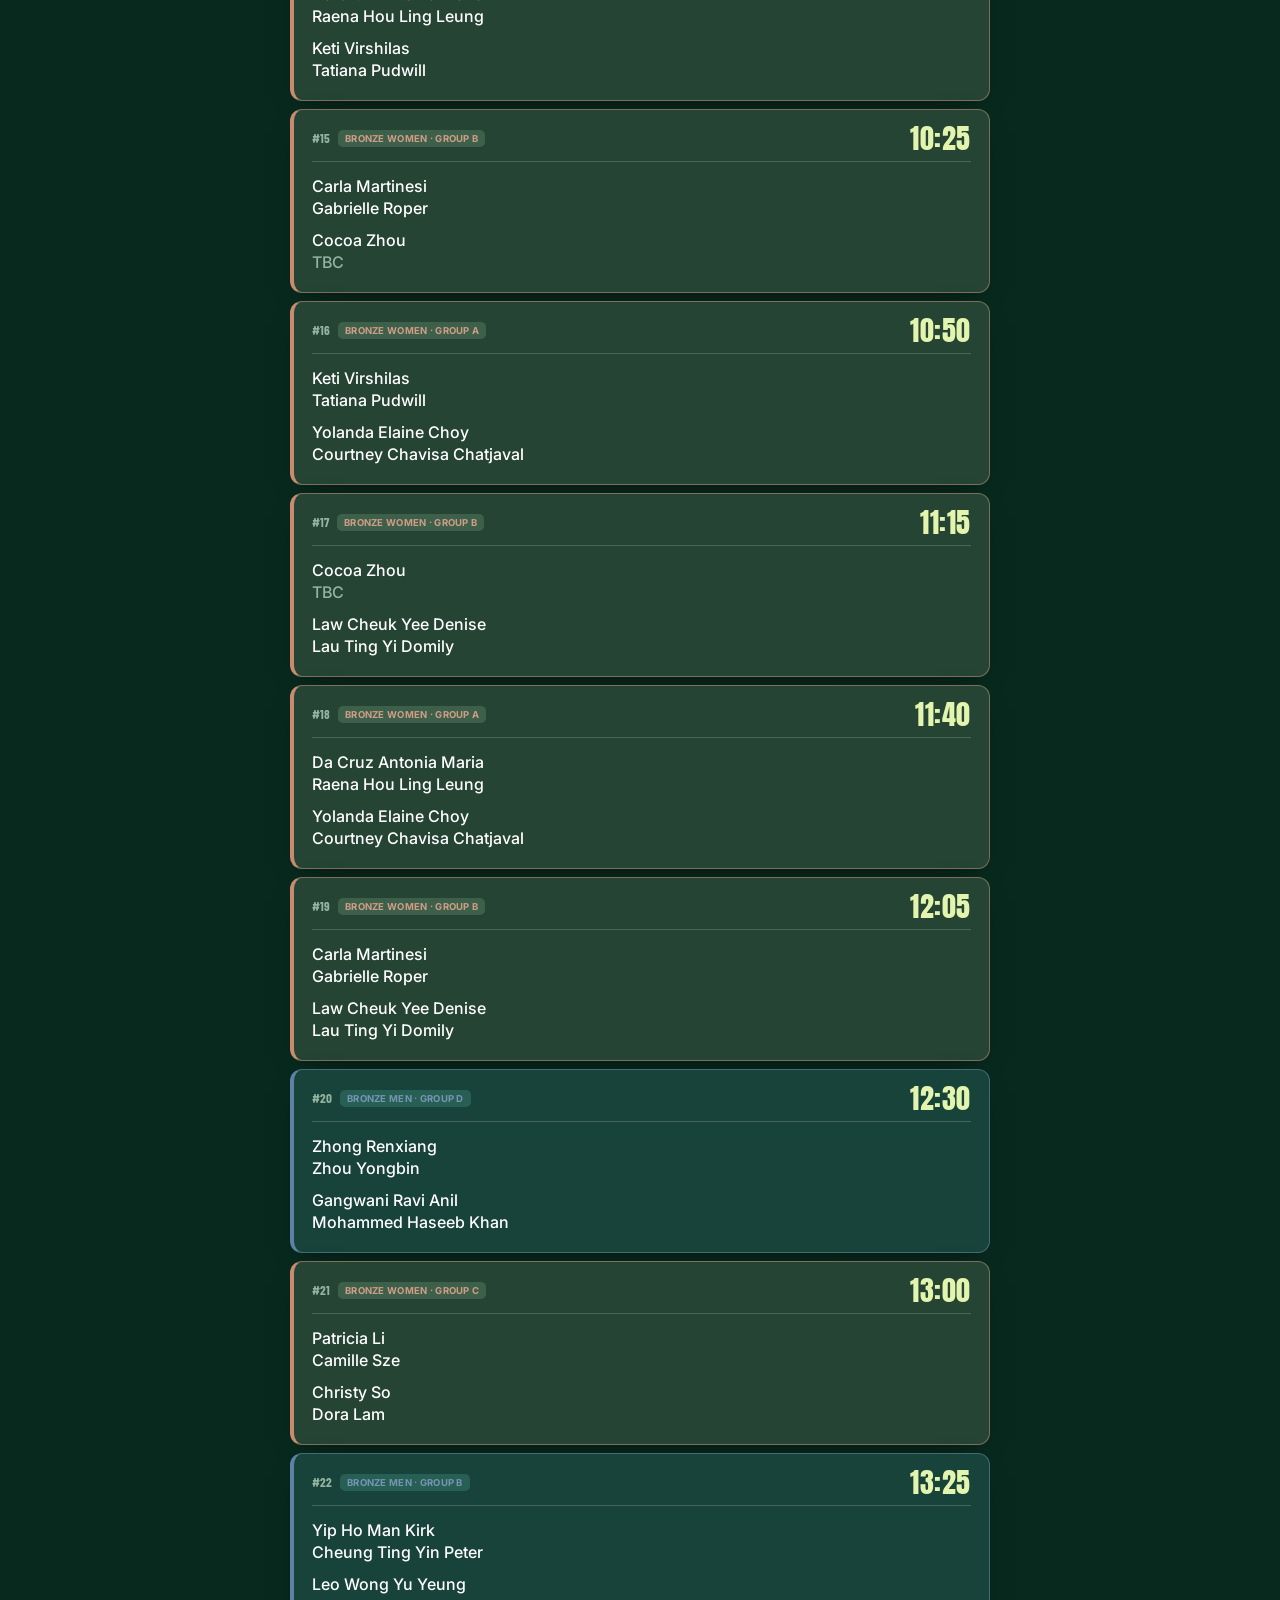
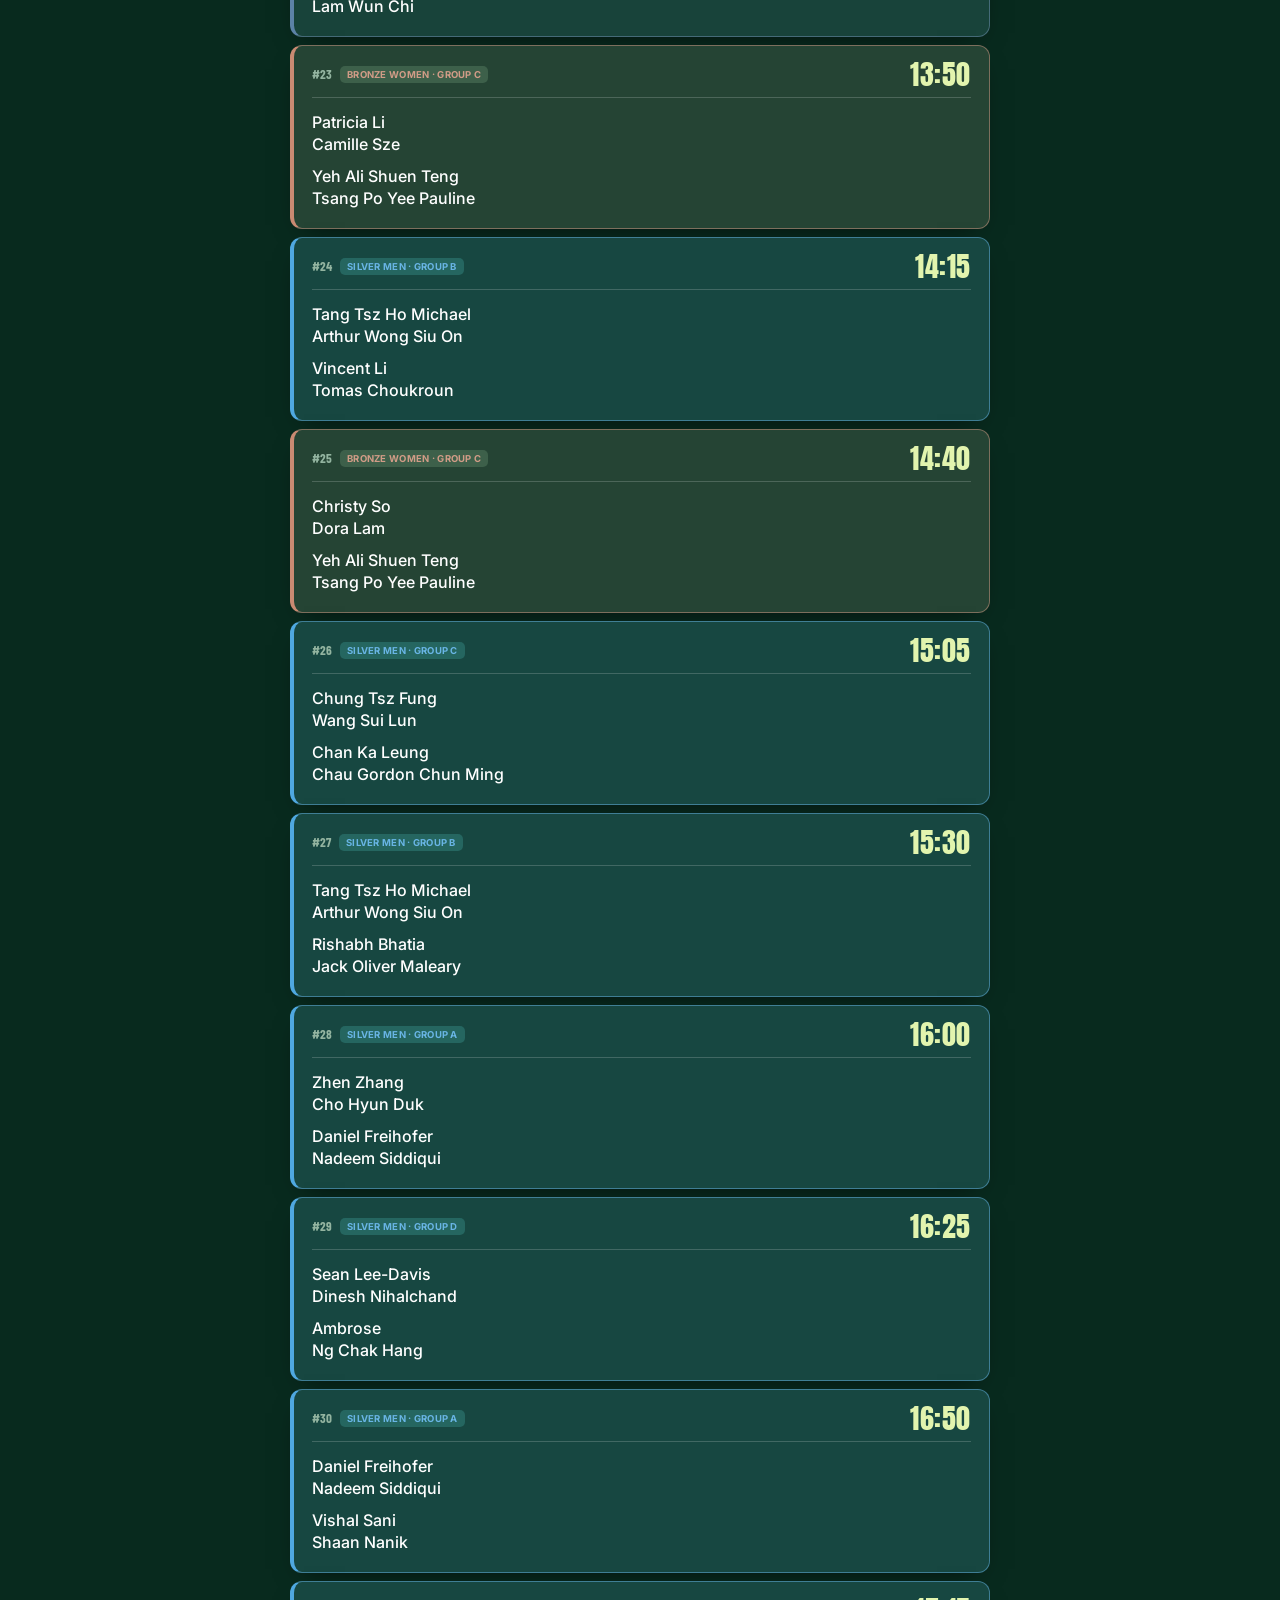
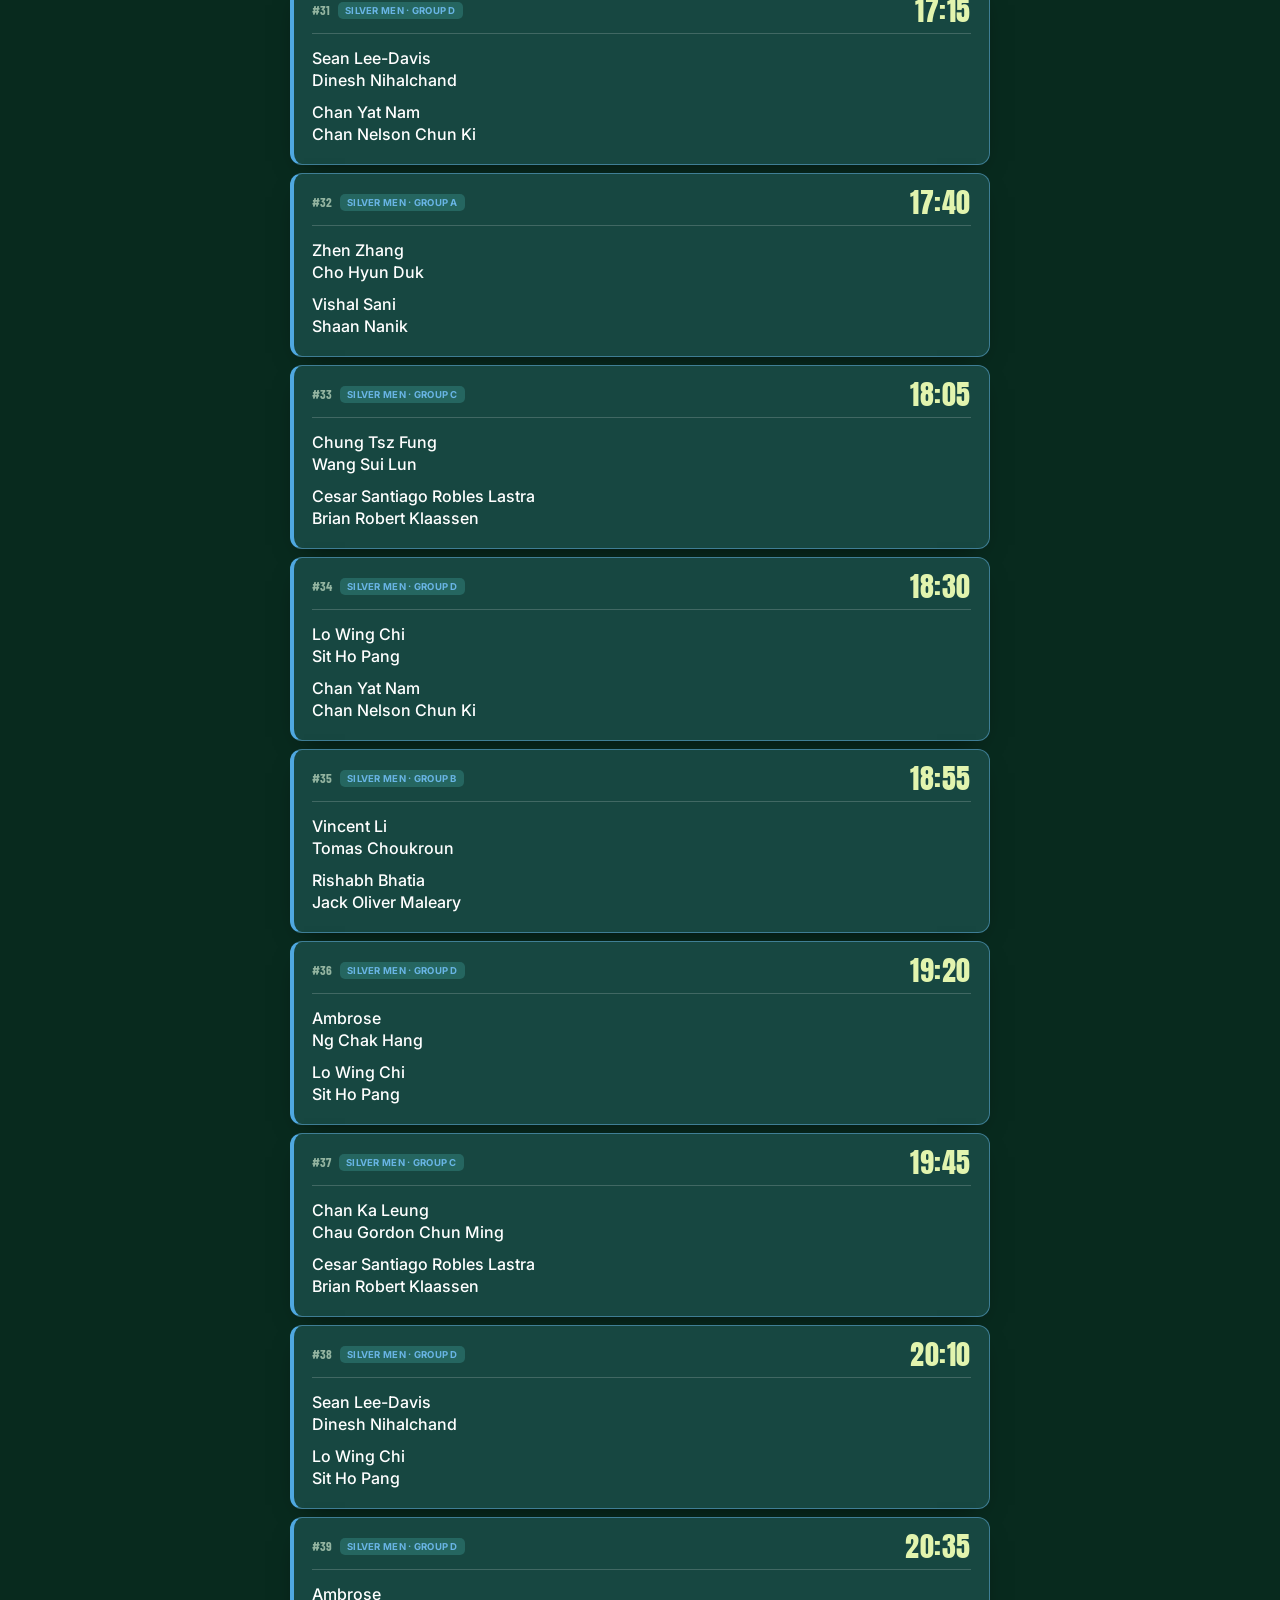
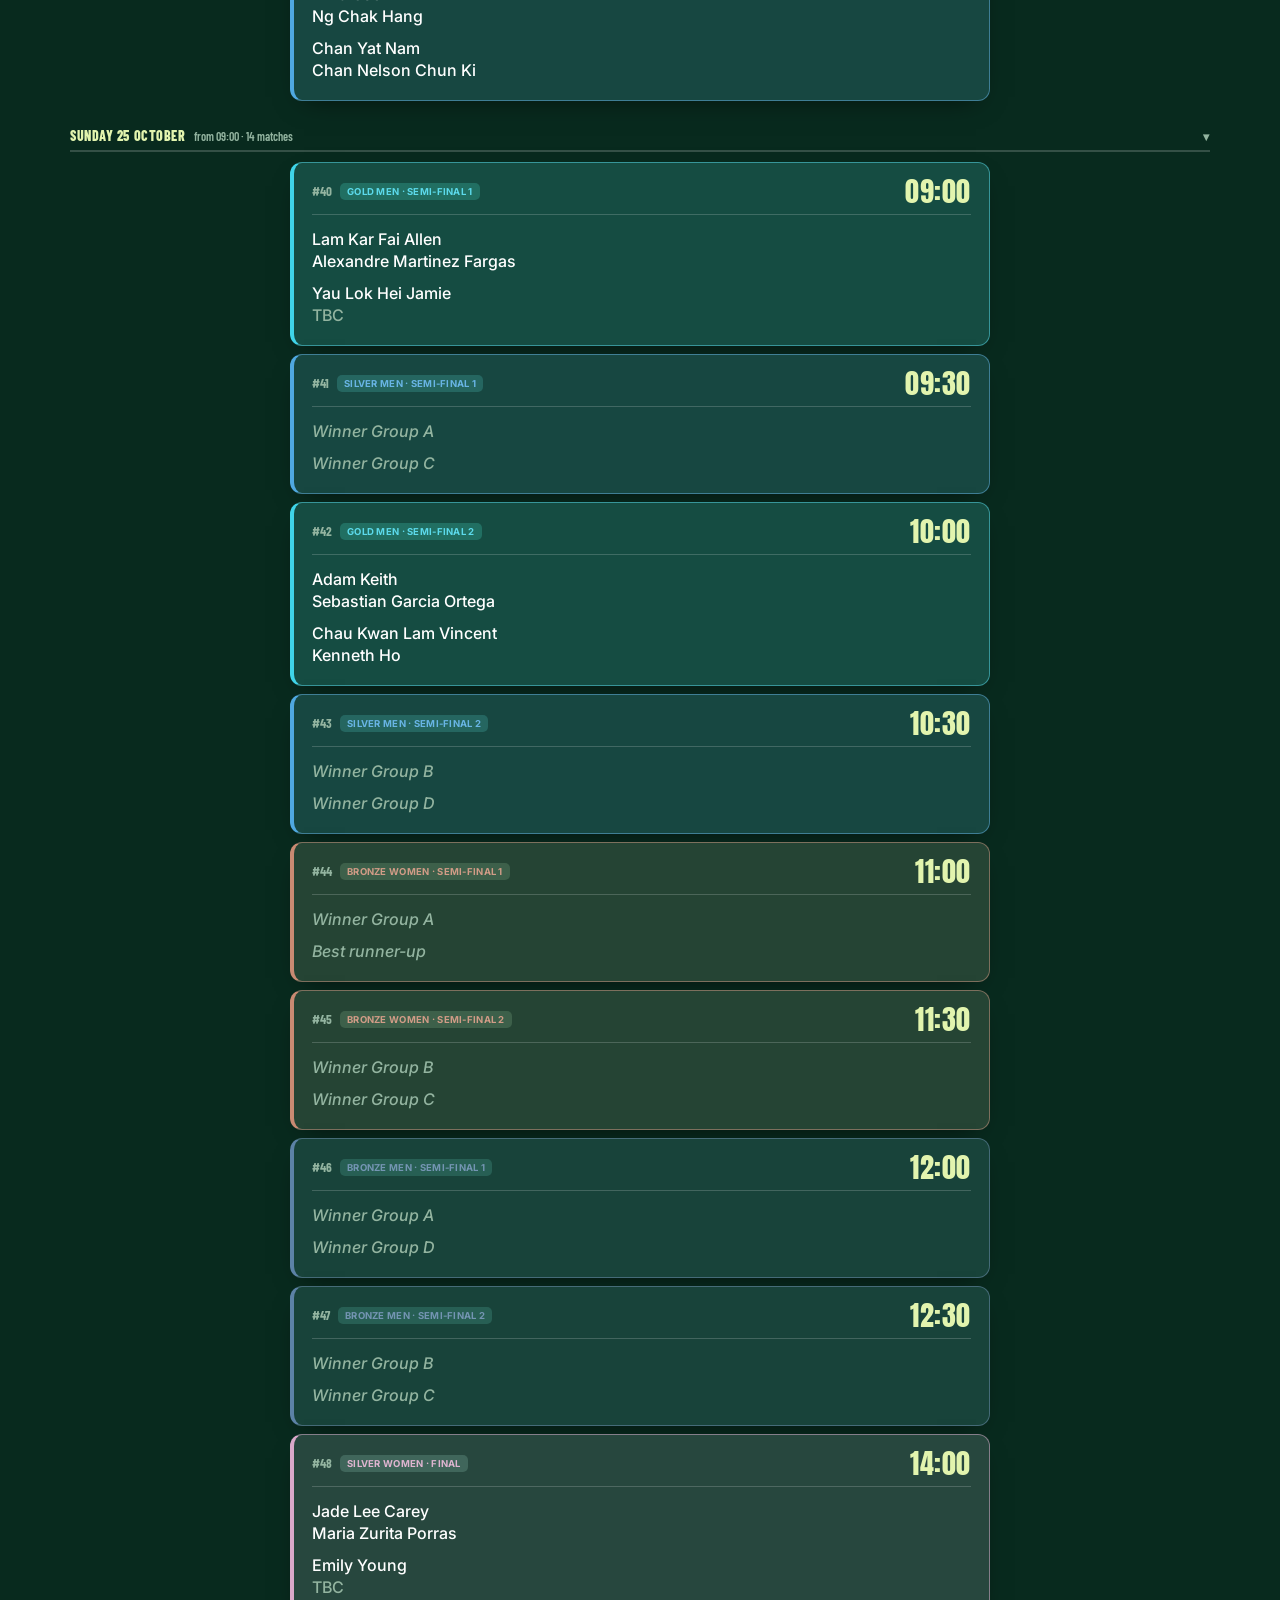
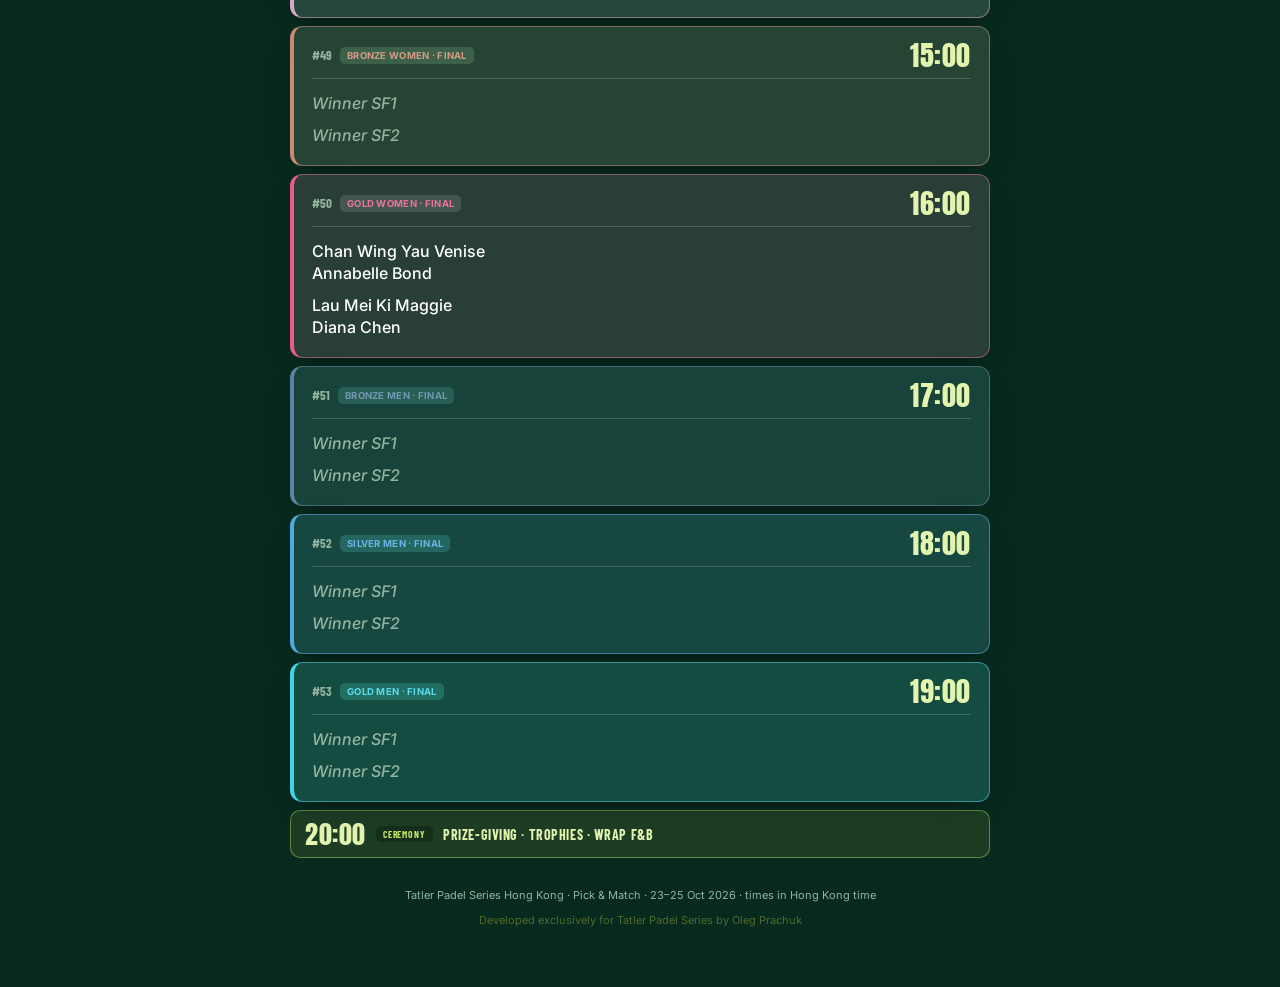
==== commit aa27b218: "Add files via upload" ====
--- a/index.html
+++ b/index.html
@@ -16,7 +16,7 @@
     <div class="topbar-row">
       <div class="brand">
         <h1 class="brand-title">Tatler Padel Series Hong Kong</h1>
-        <p class="brand-sub"><b>23&ndash;25 Oct 2026</b><span class="sep">&bull;</span>Pick &amp; Match</p>
+        <p class="brand-sub"><b>23&ndash;25 Oct 2026</b><span class="sep" aria-hidden="true">&#x2715;</span>Pick &amp; Match</p>
       </div>
       <div class="topbar-controls">
         <div class="view-toggle theme-toggle" title="Colour theme">
@@ -102,6 +102,7 @@
   <section class="panel" id="panel-format"><div id="formatContent"></div></section>
 
   <p class="footnote">Tatler Padel Series Hong Kong &middot; Pick &amp; Match &middot; 23&ndash;25 Oct 2026 &middot; times in Hong Kong time</p>
+  <p class="credit">Developed exclusively for Tatler Padel Series by Oleg Prachuk</p>
 </main>
 
 <div class="side-overlay" id="drawerOverlay"></div>
--- a/app.css
+++ b/app.css
@@ -822,3 +822,24 @@
 }
 .brand-sub b { font-weight: 700; letter-spacing: .005em; }
 .brand-sub .sep { margin: 0 9px; }
+
+/* Footer credit: barely-there dark lime (dim pink in the Pick & Match theme). */
+.credit { text-align: center; margin: 4px 0 0; font-family: var(--font-body); font-size: 11px; font-weight: 400; letter-spacing: normal; color: #4f6a2c; } /* same type as .footnote above */
+html[data-theme="pm"] .credit { color: #c9a3b5; }
+
+/* Header subtitle: original Bangkok font (Inter), all bold, larger; thin divider instead of a dot. */
+.brand-sub, html[data-theme="pm"] .brand-sub {
+  font-family: var(--font-body); font-weight: 700; text-transform: none; letter-spacing: 0;
+  font-size: clamp(14px, 1.5vw, 18px); margin-top: 8px; display: flex; align-items: center; flex-wrap: wrap;
+}
+.brand-sub b { font-weight: 800; }
+.brand-sub .sep, html[data-theme="pm"] .brand-sub .sep {
+  display: inline-block; width: 1.5px; height: .95em; margin: 0 12px; opacity: .5;
+  background: currentColor; color: inherit;
+}
+
+/* Divider: ✕ in the theme accent colour (replaces the thin bar). */
+.brand-sub .sep, html[data-theme="pm"] .brand-sub .sep {
+  width: auto; height: auto; background: none; opacity: .85; margin: 0 11px;
+  font-size: .78em; font-weight: 700; line-height: 1; color: var(--lime);
+}
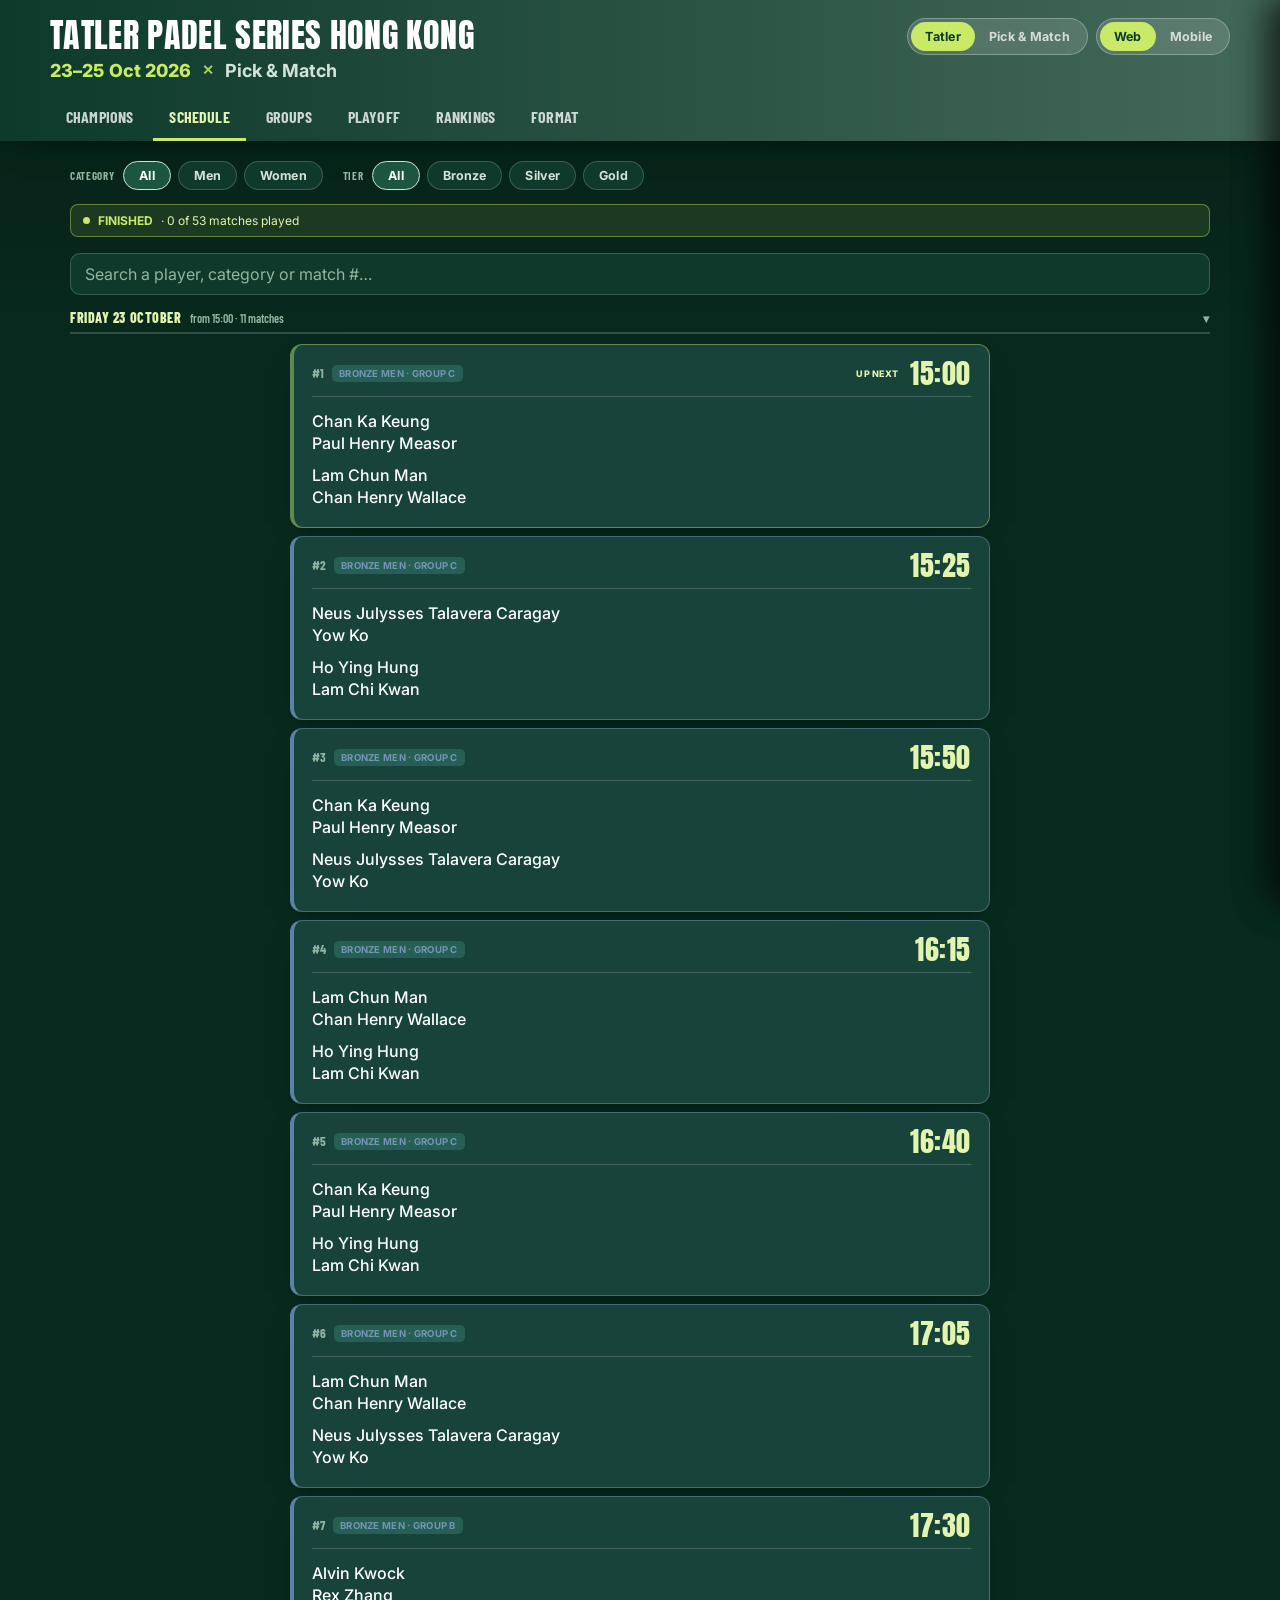
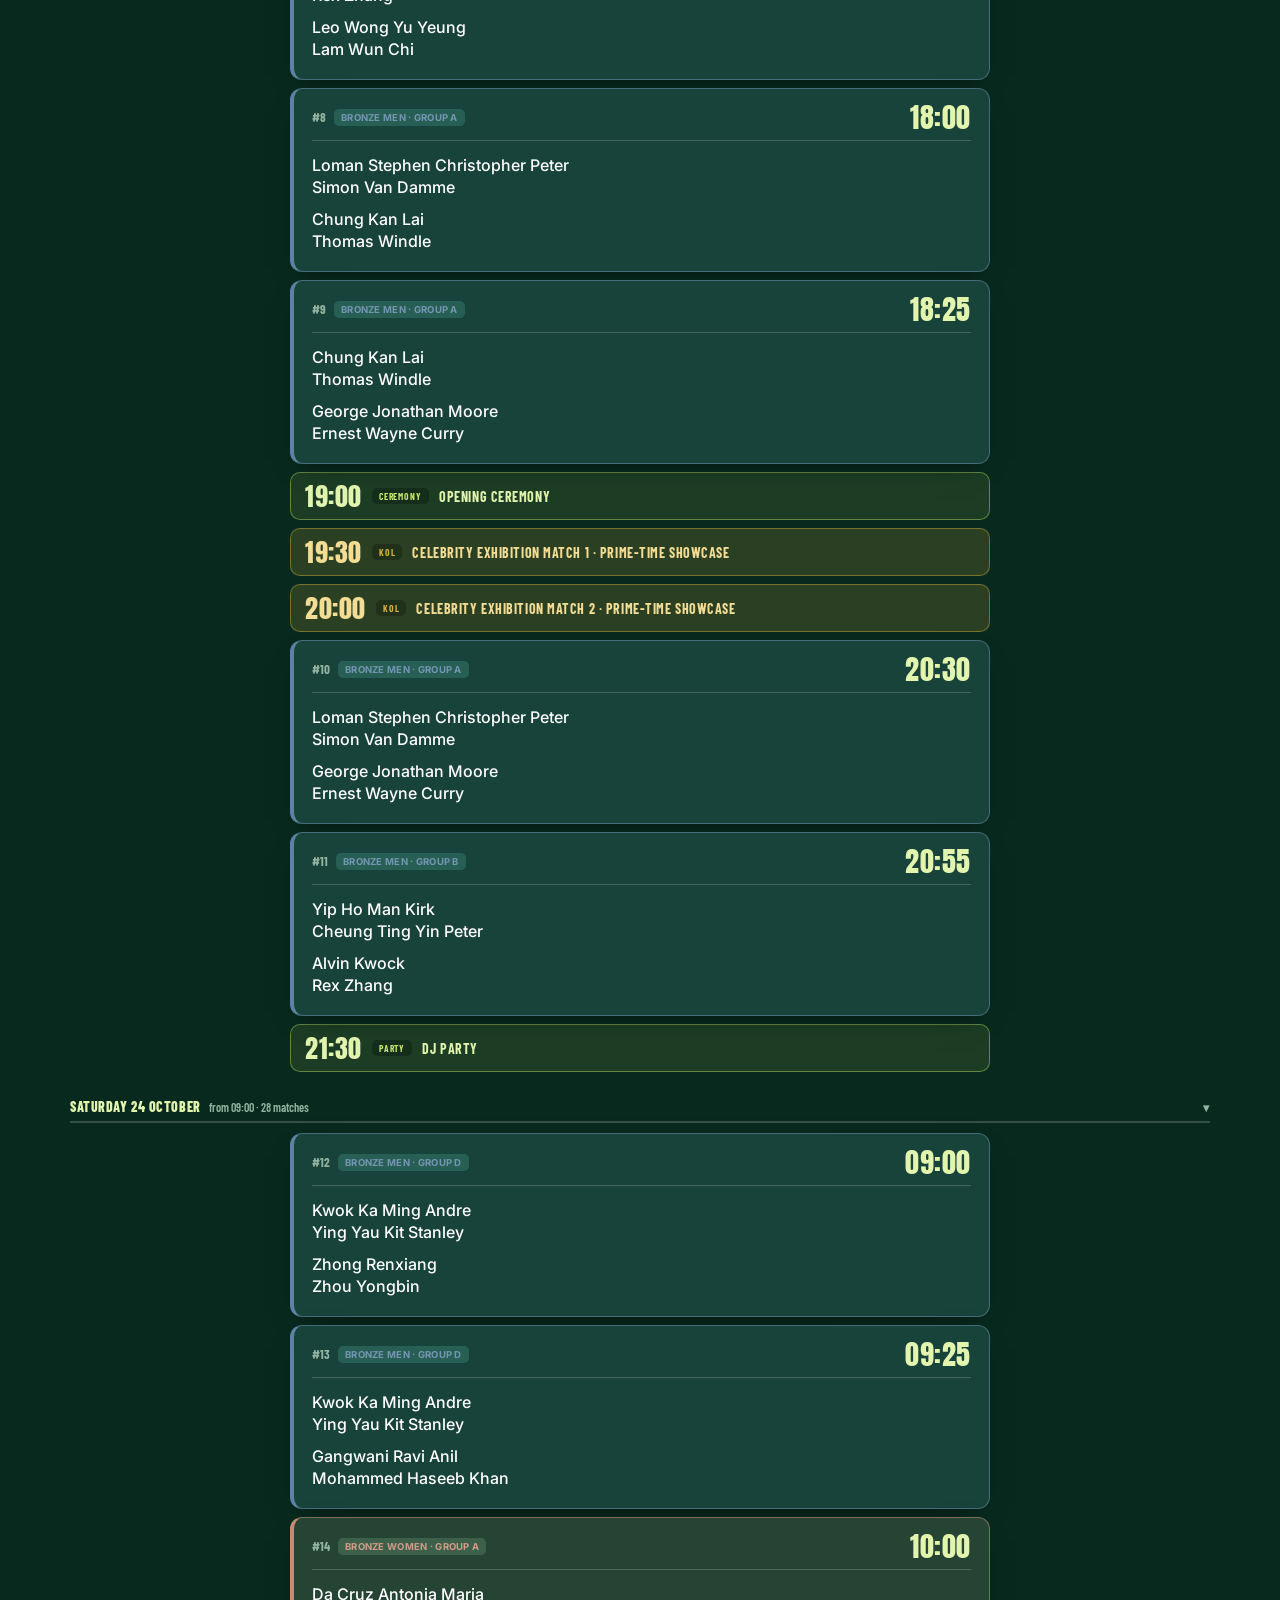
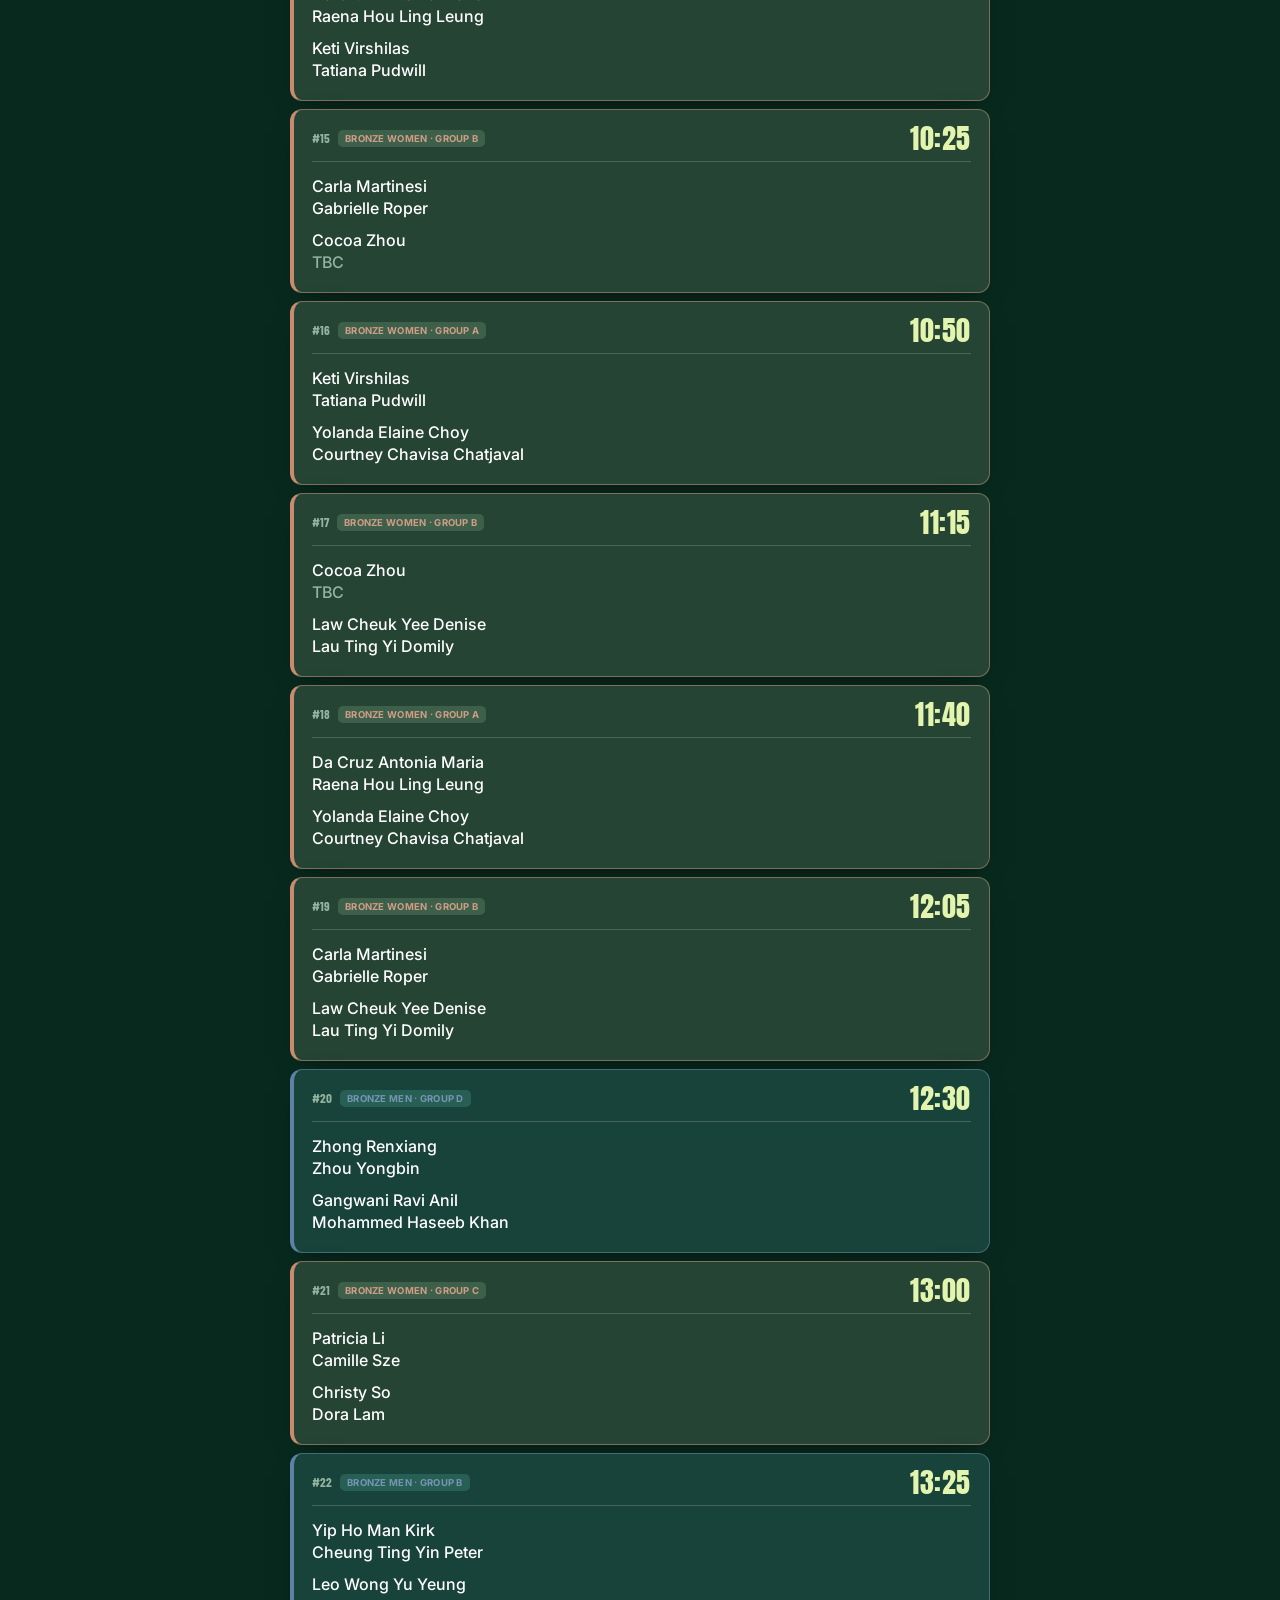
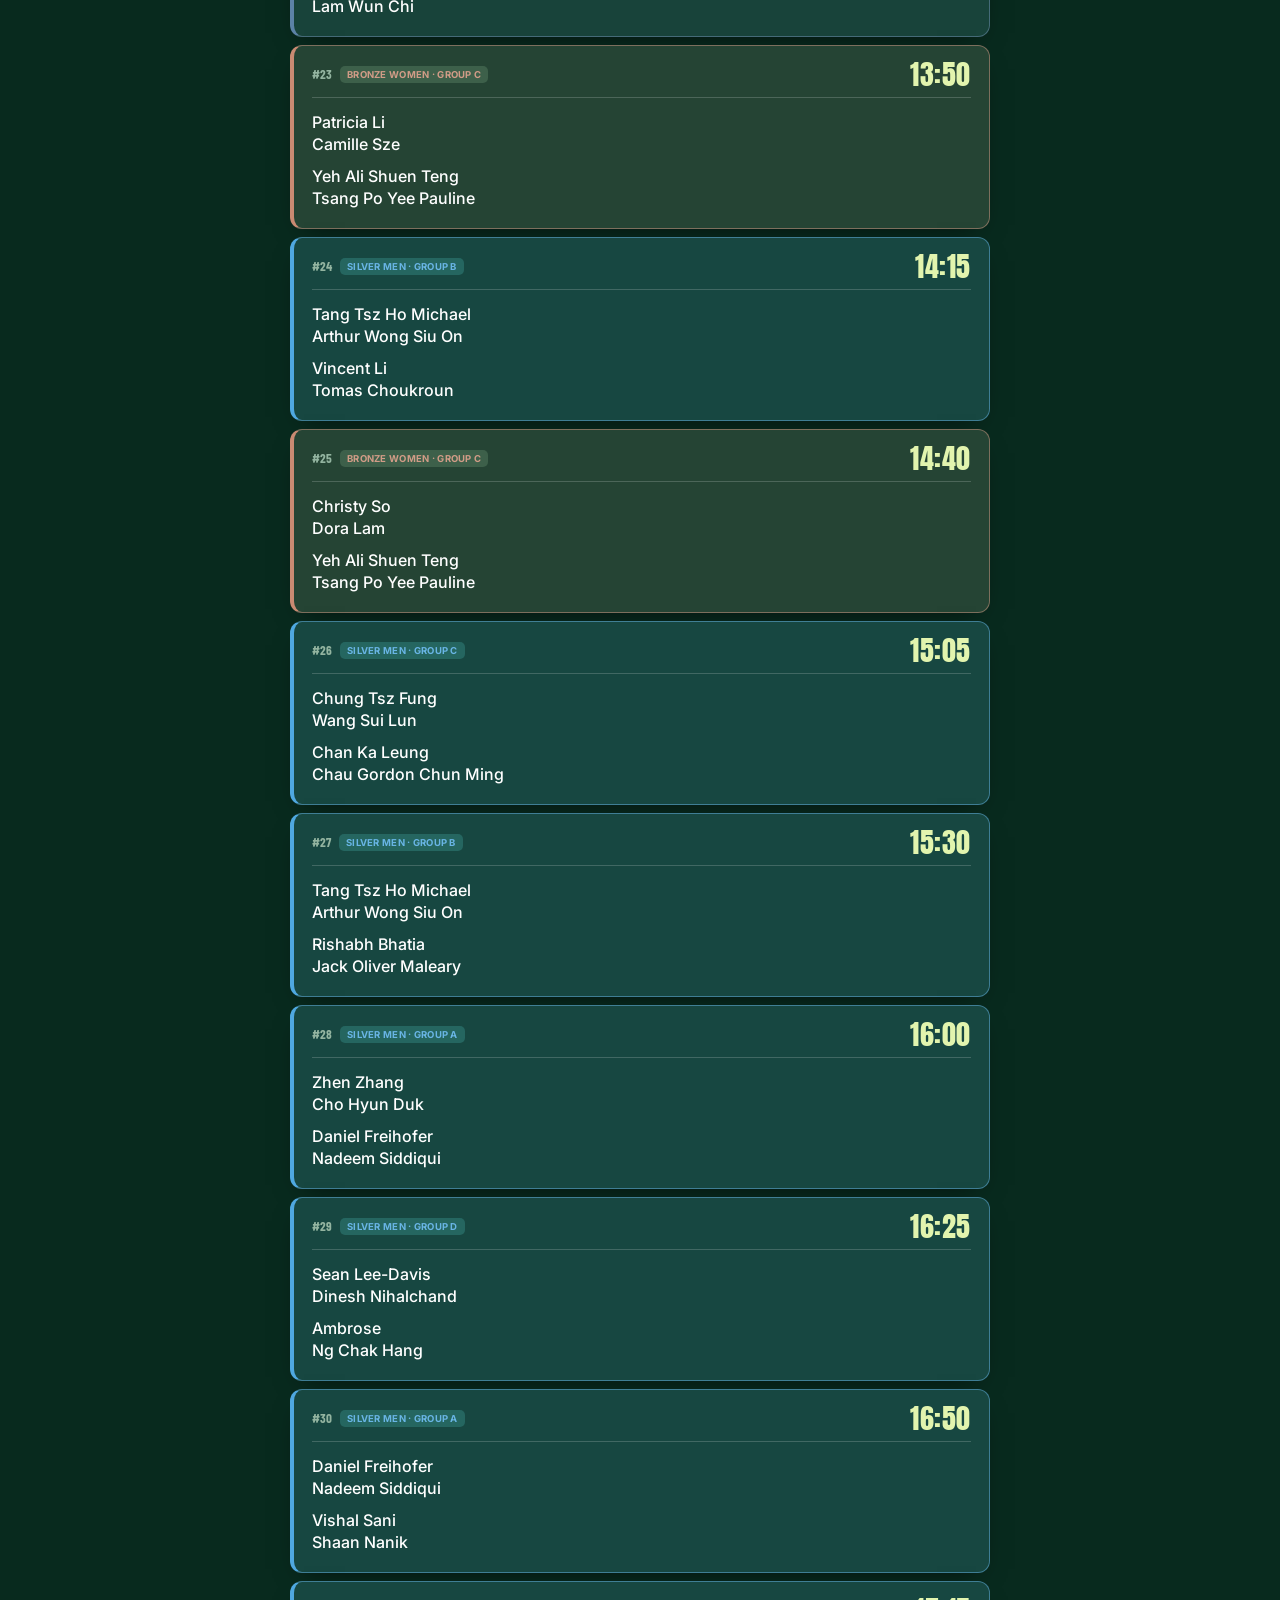
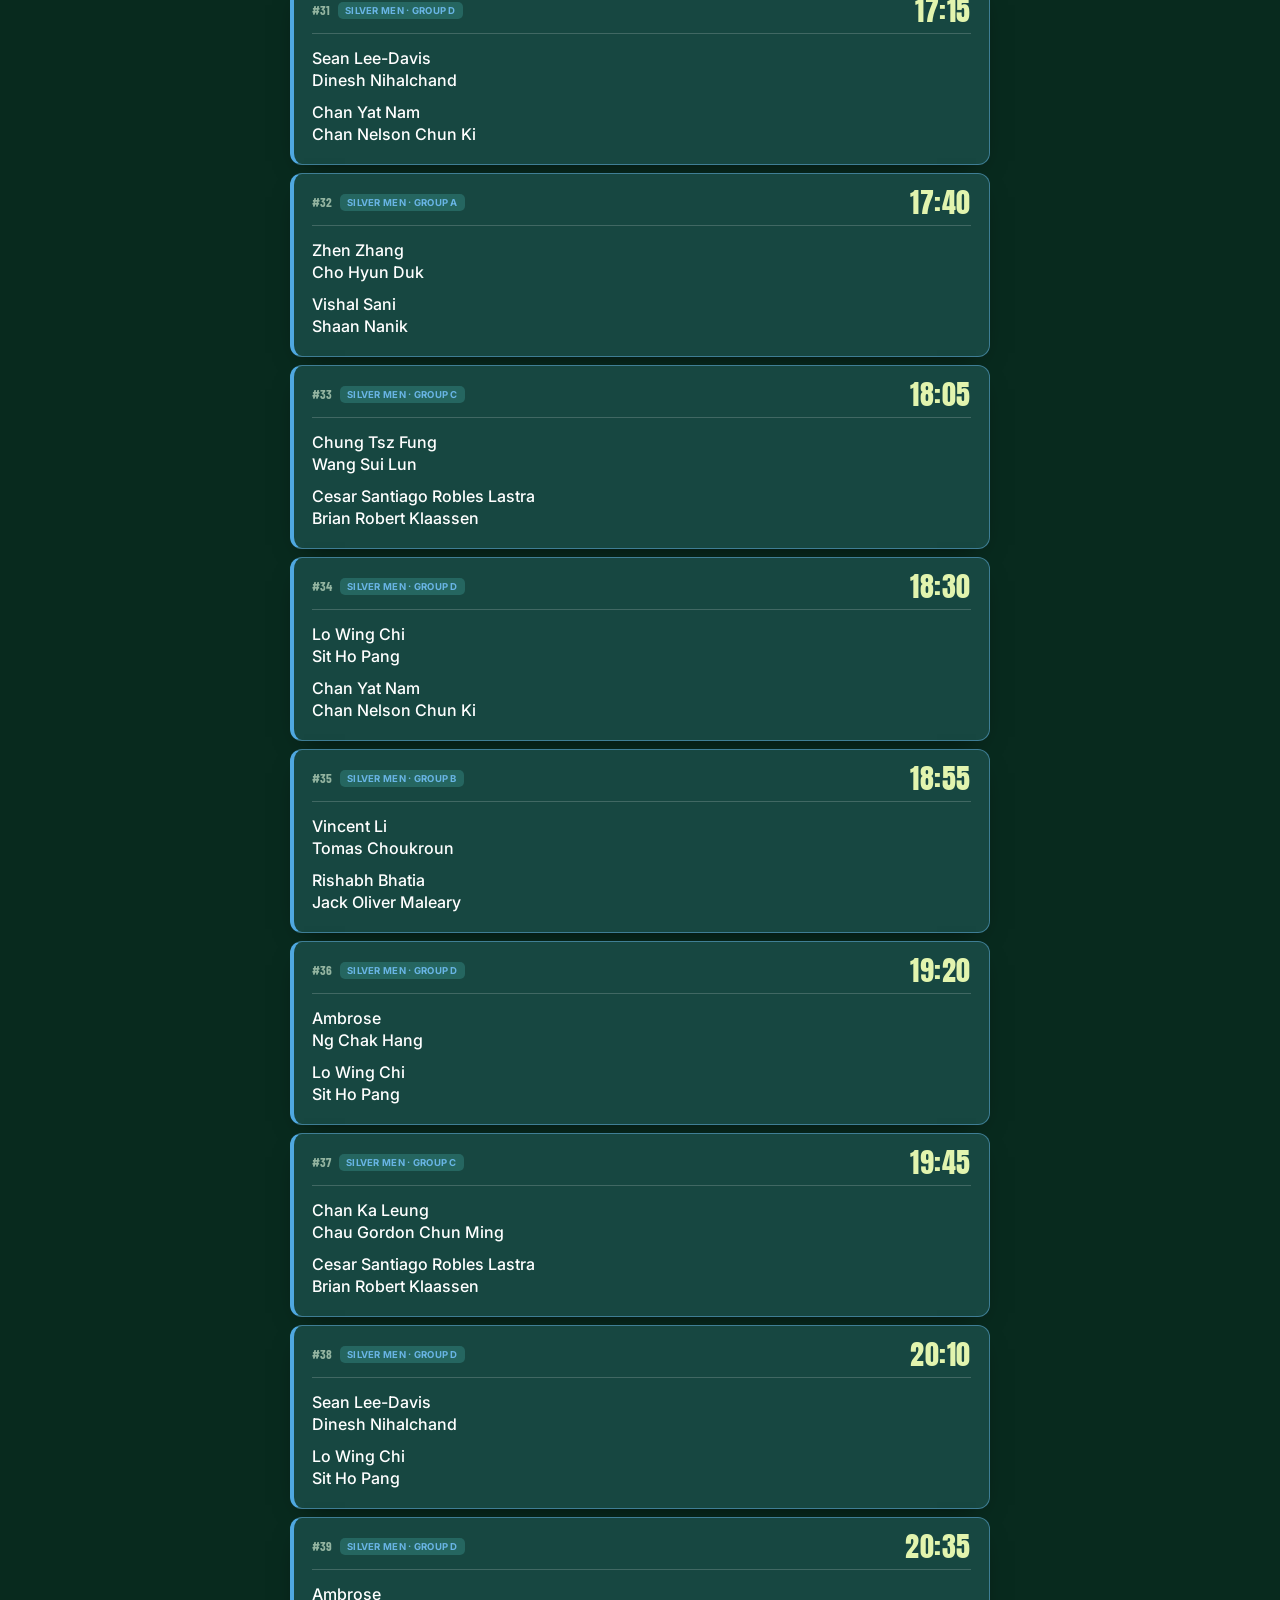
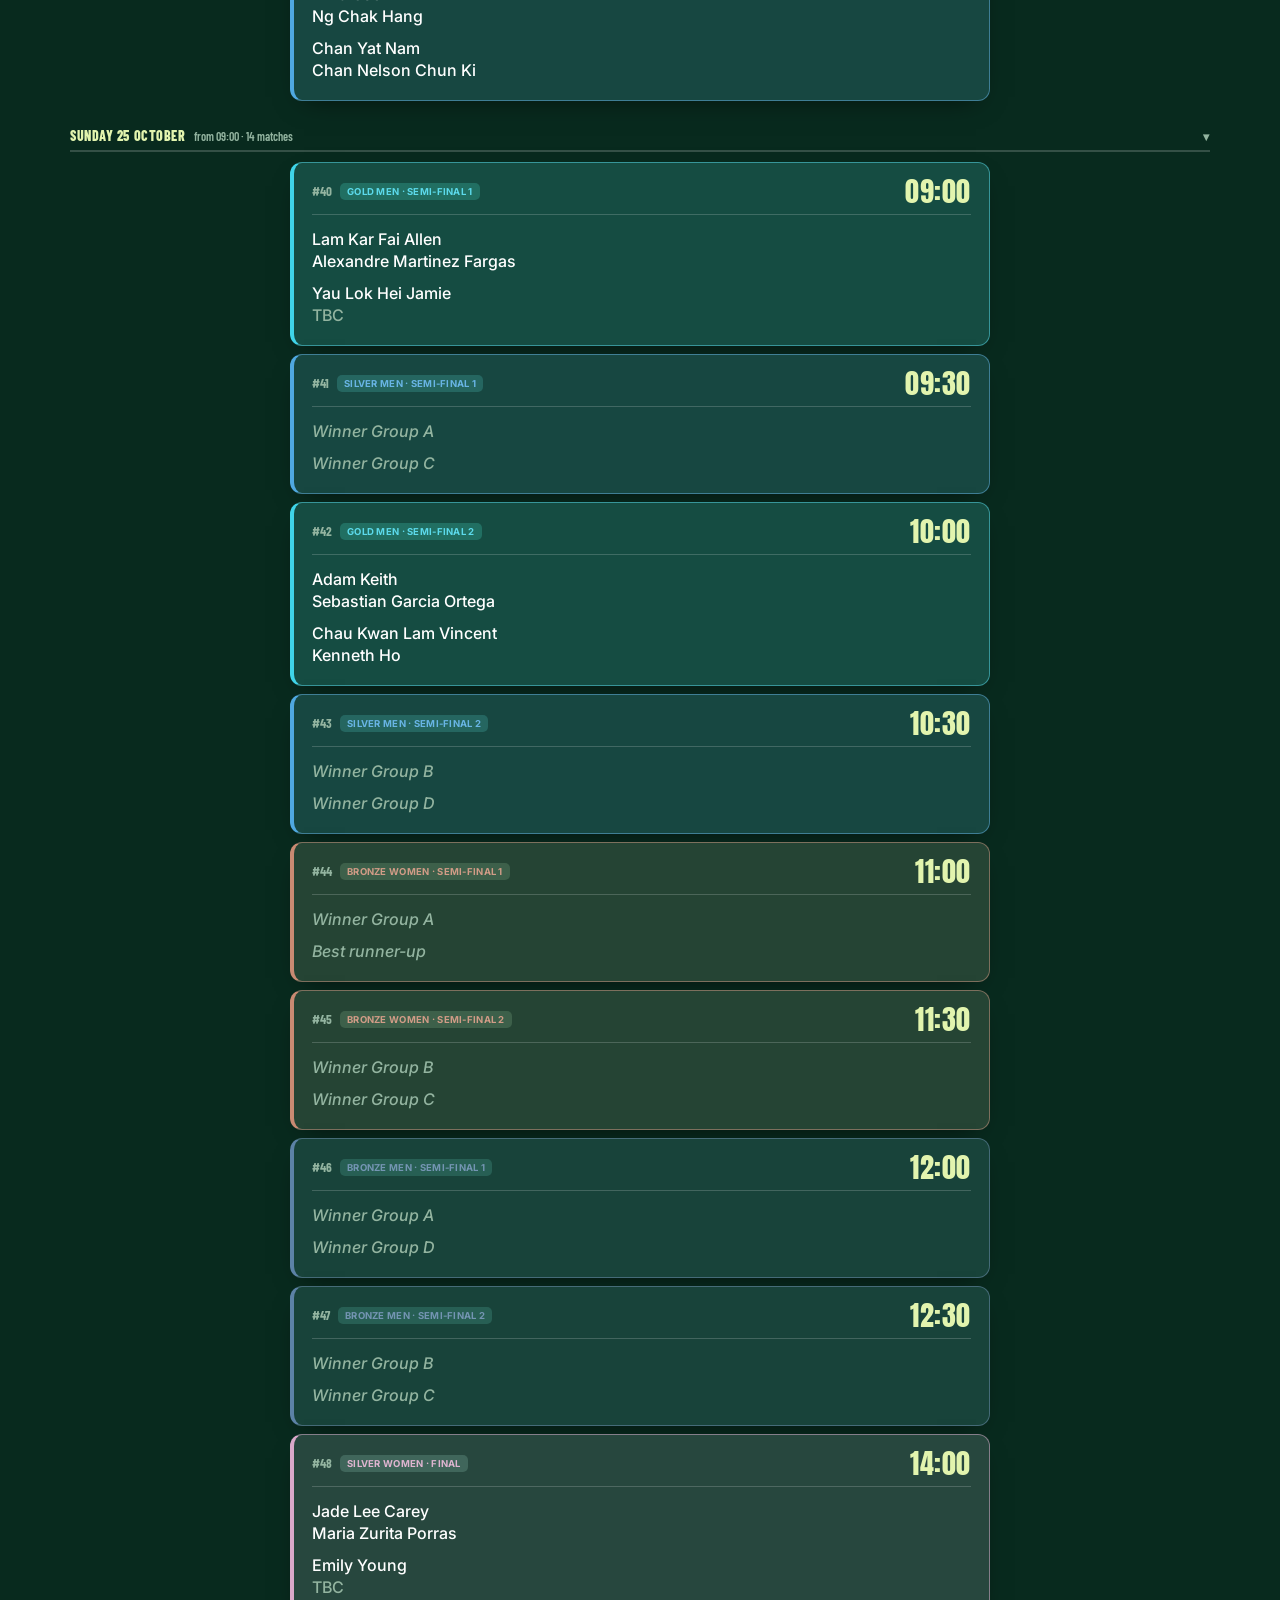
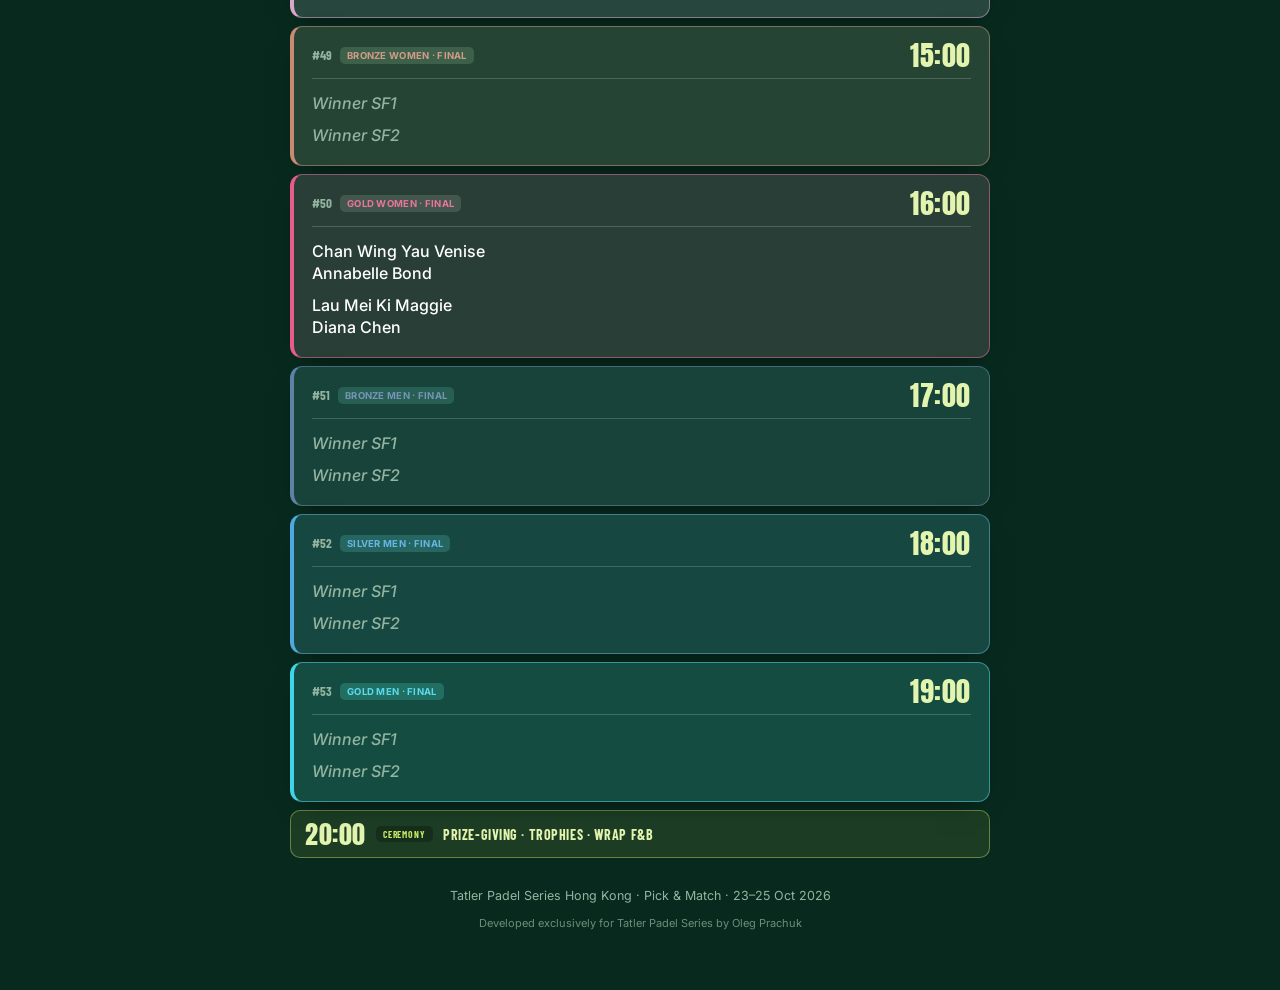
==== commit b61d161d: "Add files via upload" ====
--- a/index.html
+++ b/index.html
@@ -101,7 +101,7 @@
 
   <section class="panel" id="panel-format"><div id="formatContent"></div></section>
 
-  <p class="footnote">Tatler Padel Series Hong Kong &middot; Pick &amp; Match &middot; 23&ndash;25 Oct 2026 &middot; times in Hong Kong time</p>
+  <p class="footnote">Tatler Padel Series Hong Kong &middot; Pick &amp; Match &middot; 23&ndash;25 Oct 2026</p>
   <p class="credit">Developed exclusively for Tatler Padel Series by Oleg Prachuk</p>
 </main>
 
--- a/app.css
+++ b/app.css
@@ -843,3 +843,28 @@
   width: auto; height: auto; background: none; opacity: .85; margin: 0 11px;
   font-size: .78em; font-weight: 700; line-height: 1; color: var(--lime);
 }
+
+/* Standings: every pair on two lines (one player per line), stats centred between them. */
+table.standings .rank-team-line { display: block; white-space: nowrap; overflow: hidden; text-overflow: ellipsis; line-height: 1.35; }
+table.standings .rank-team-line + .rank-team-line::before { content: none; }
+table.standings td { vertical-align: middle; }
+table.standings .rank-team-names { min-width: 0; overflow: hidden; }
+.groups-grid table.standings, .ranking-table-wrap table.standings:not(.fmt-standings) { table-layout: fixed; }
+.groups-grid table.standings th.team-col, .groups-grid table.standings td.team-col { width: 54%; }
+.ranking-table-wrap table.standings:not(.fmt-standings) th.team-col, .ranking-table-wrap table.standings:not(.fmt-standings) td.team-col { width: 46%; }
+/* narrow stat columns so full names fit */
+.groups-grid table.standings th.team-col, .groups-grid table.standings td.team-col { width: auto; }
+.groups-grid table.standings th:not(.team-col), .groups-grid table.standings td:not(.team-col) { width: 30px; padding-left: 1px; padding-right: 1px; }
+.groups-grid table.standings th:nth-child(4), .groups-grid table.standings td:nth-child(4) { width: 44px; }
+.groups-grid table.standings th:last-child, .groups-grid table.standings td:last-child { width: 34px; padding-right: 8px; }
+.groups-grid table.standings td.team-col { padding-left: 10px; font-size: 12.5px; }
+.groups-grid table.standings .rank-badge { margin-right: 6px; flex-shrink: 0; }
+.groups-grid table.standings td.team-col { font-size: 12px; padding-left: 8px; }
+.groups-grid table.standings th:nth-child(2), .groups-grid table.standings td:nth-child(2),
+.groups-grid table.standings th:nth-child(3), .groups-grid table.standings td:nth-child(3) { width: 24px; }
+.groups-grid table.standings th:last-child, .groups-grid table.standings td:last-child { width: 30px; padding-right: 6px; }
+.groups-grid table.standings th:nth-child(4), .groups-grid table.standings td:nth-child(4) { width: 42px; }
+
+/* Footer: event line a bit larger; credit in the same muted tone, slightly dimmer and smaller. */
+.footnote { font-size: 12.5px; }
+.credit, html[data-theme="pm"] .credit { font-size: 11px; color: color-mix(in srgb, var(--text-muted) 72%, var(--bg-1)); }
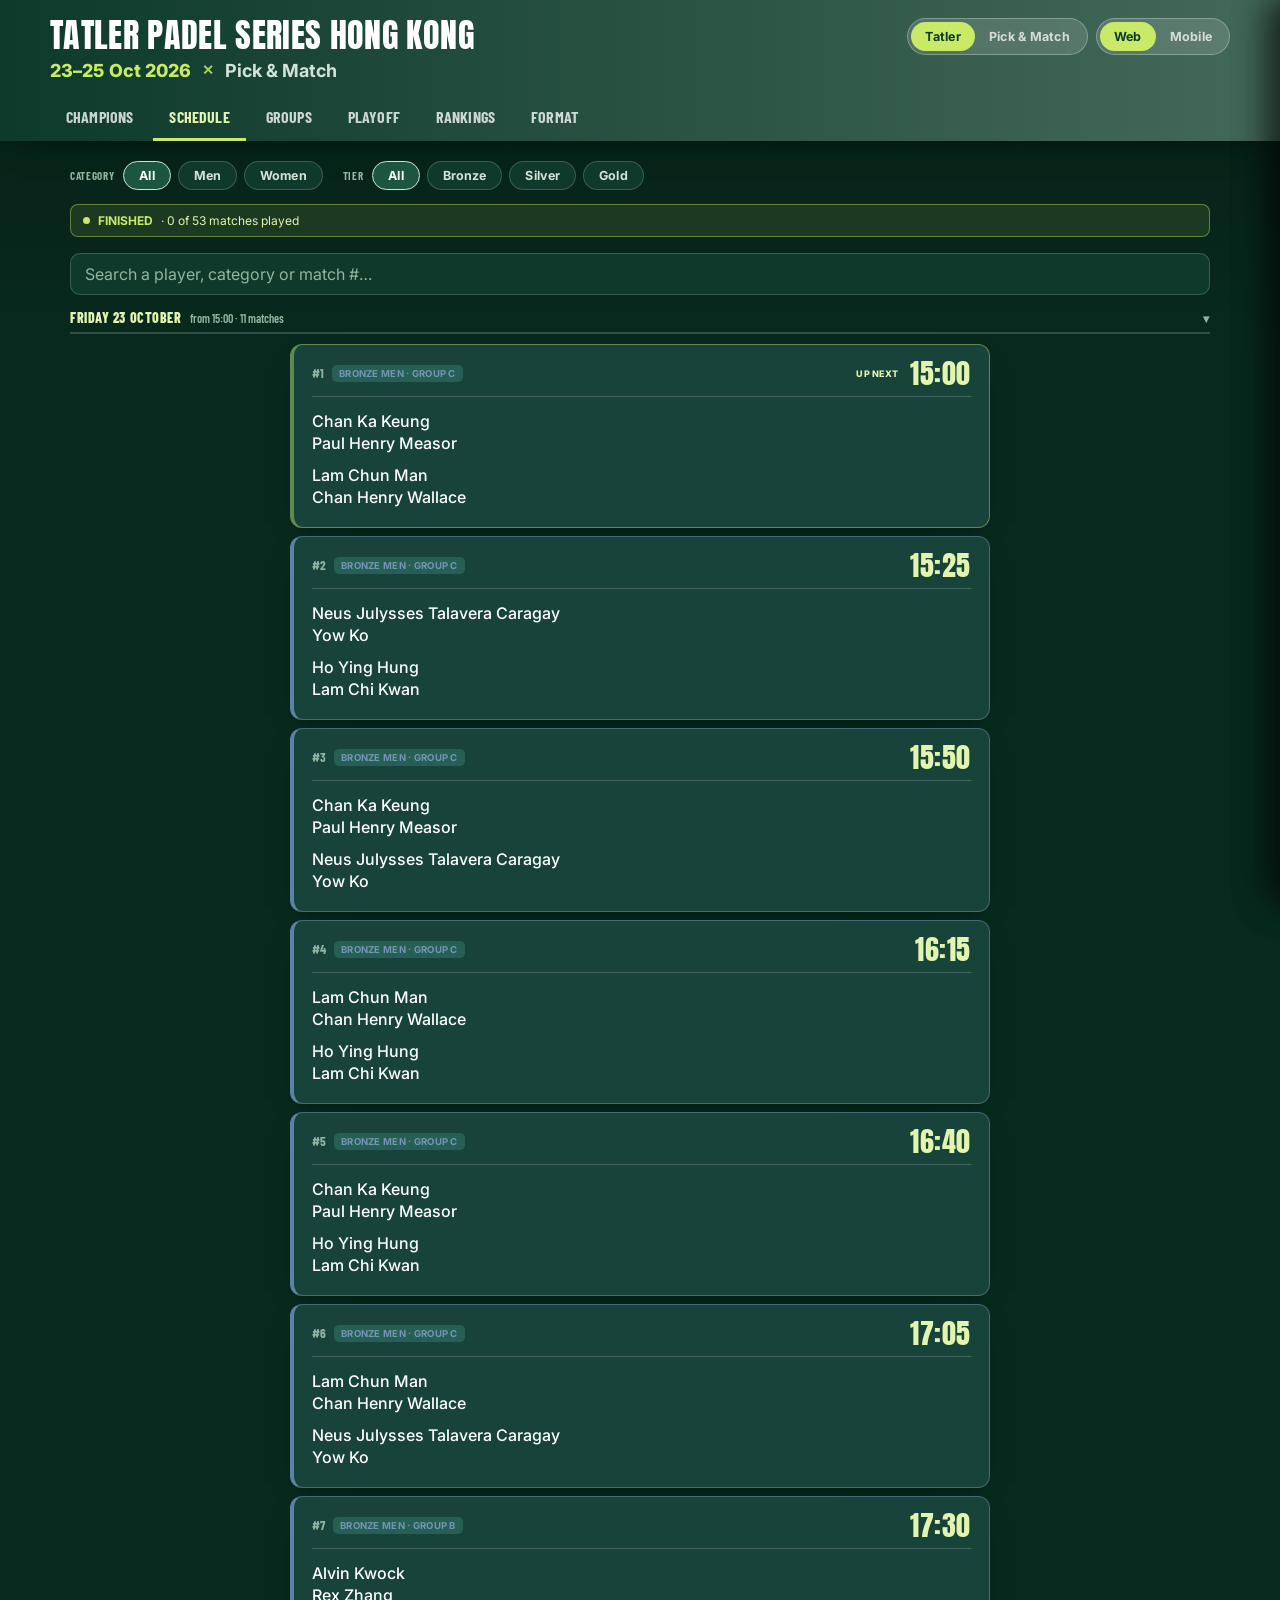
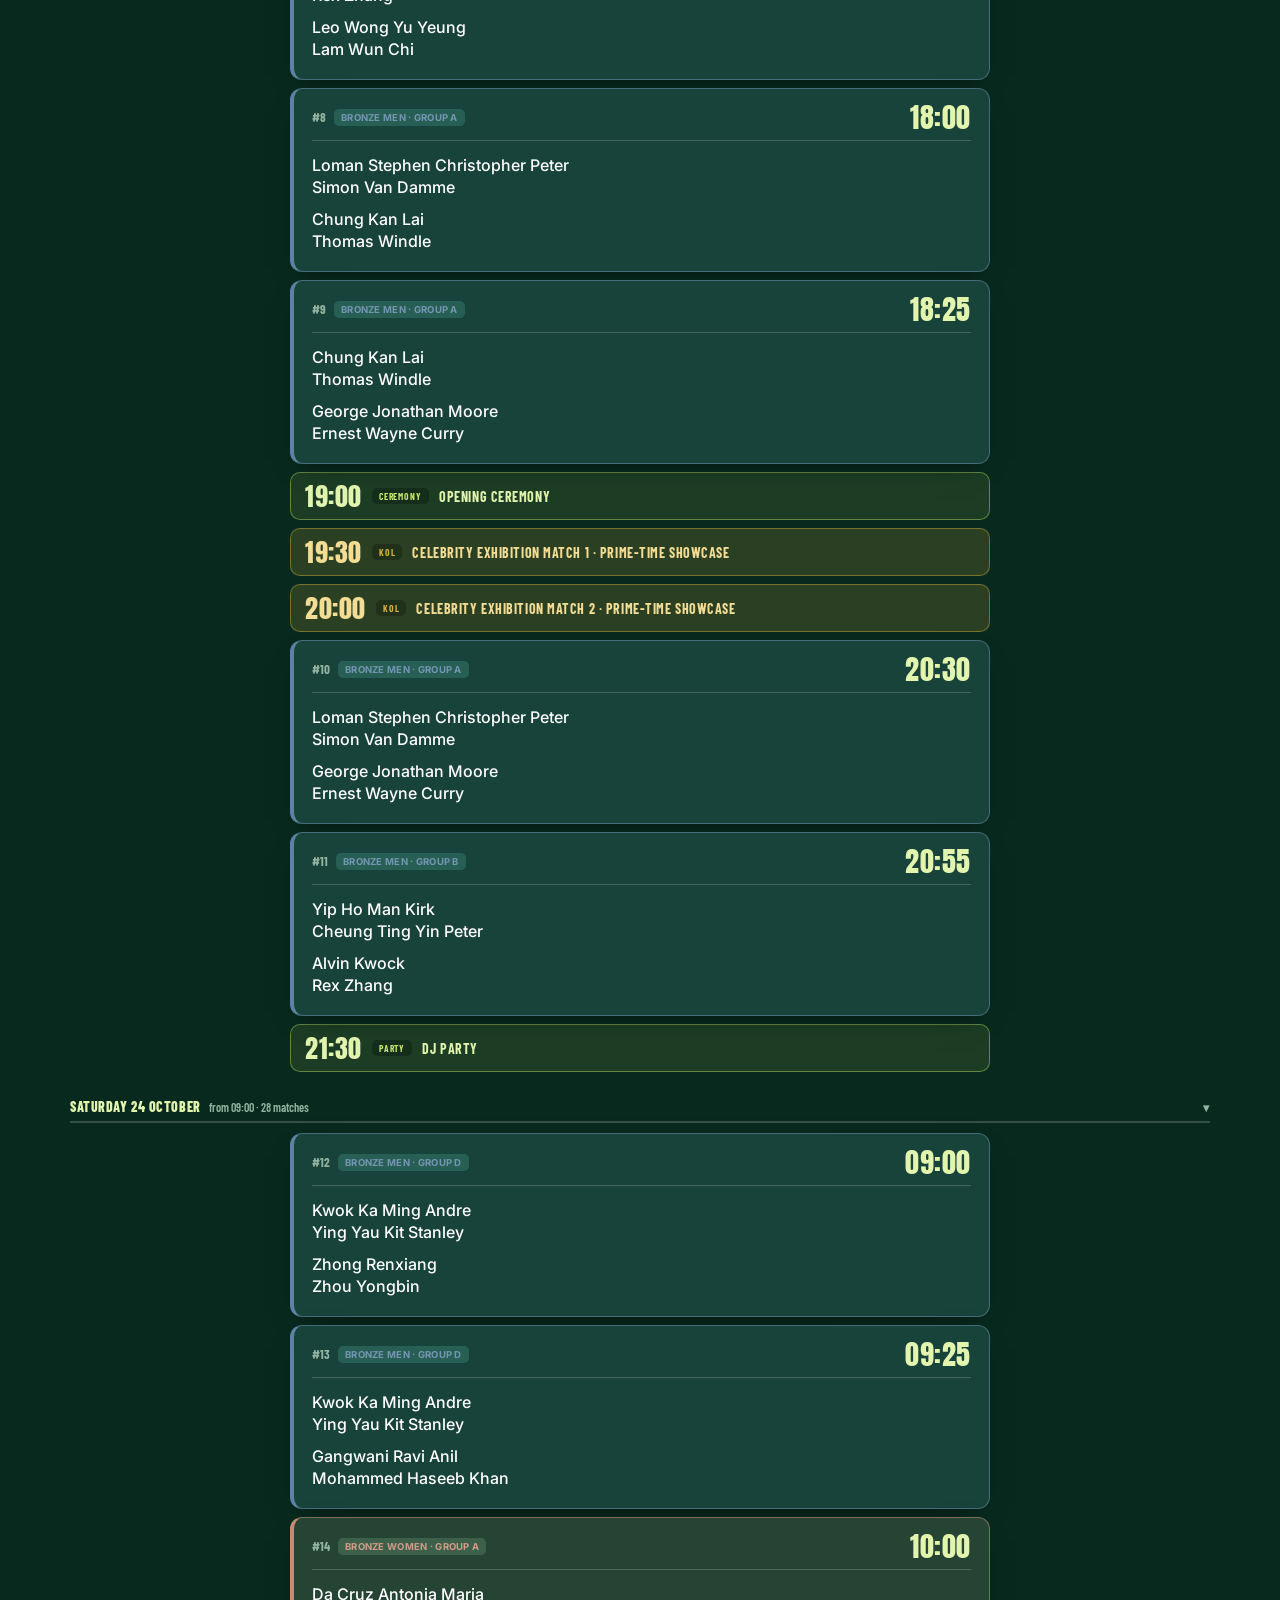
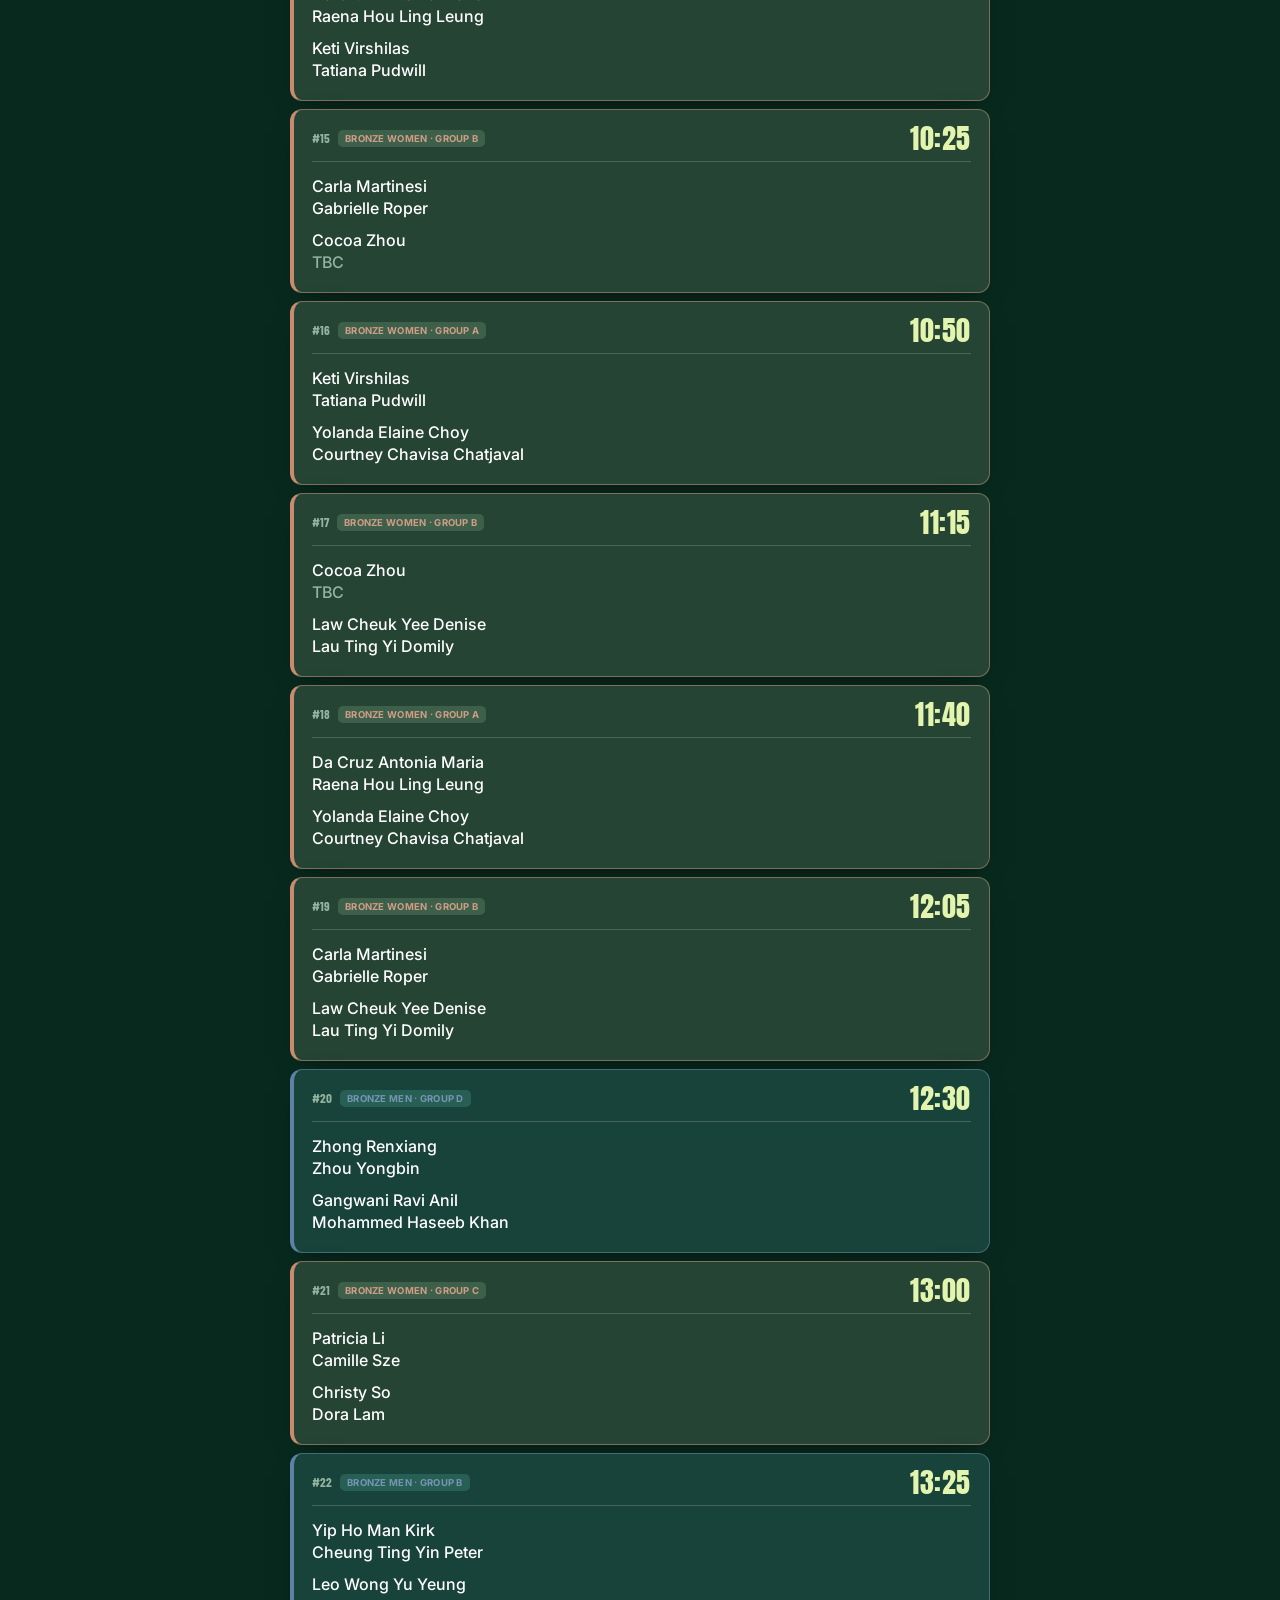
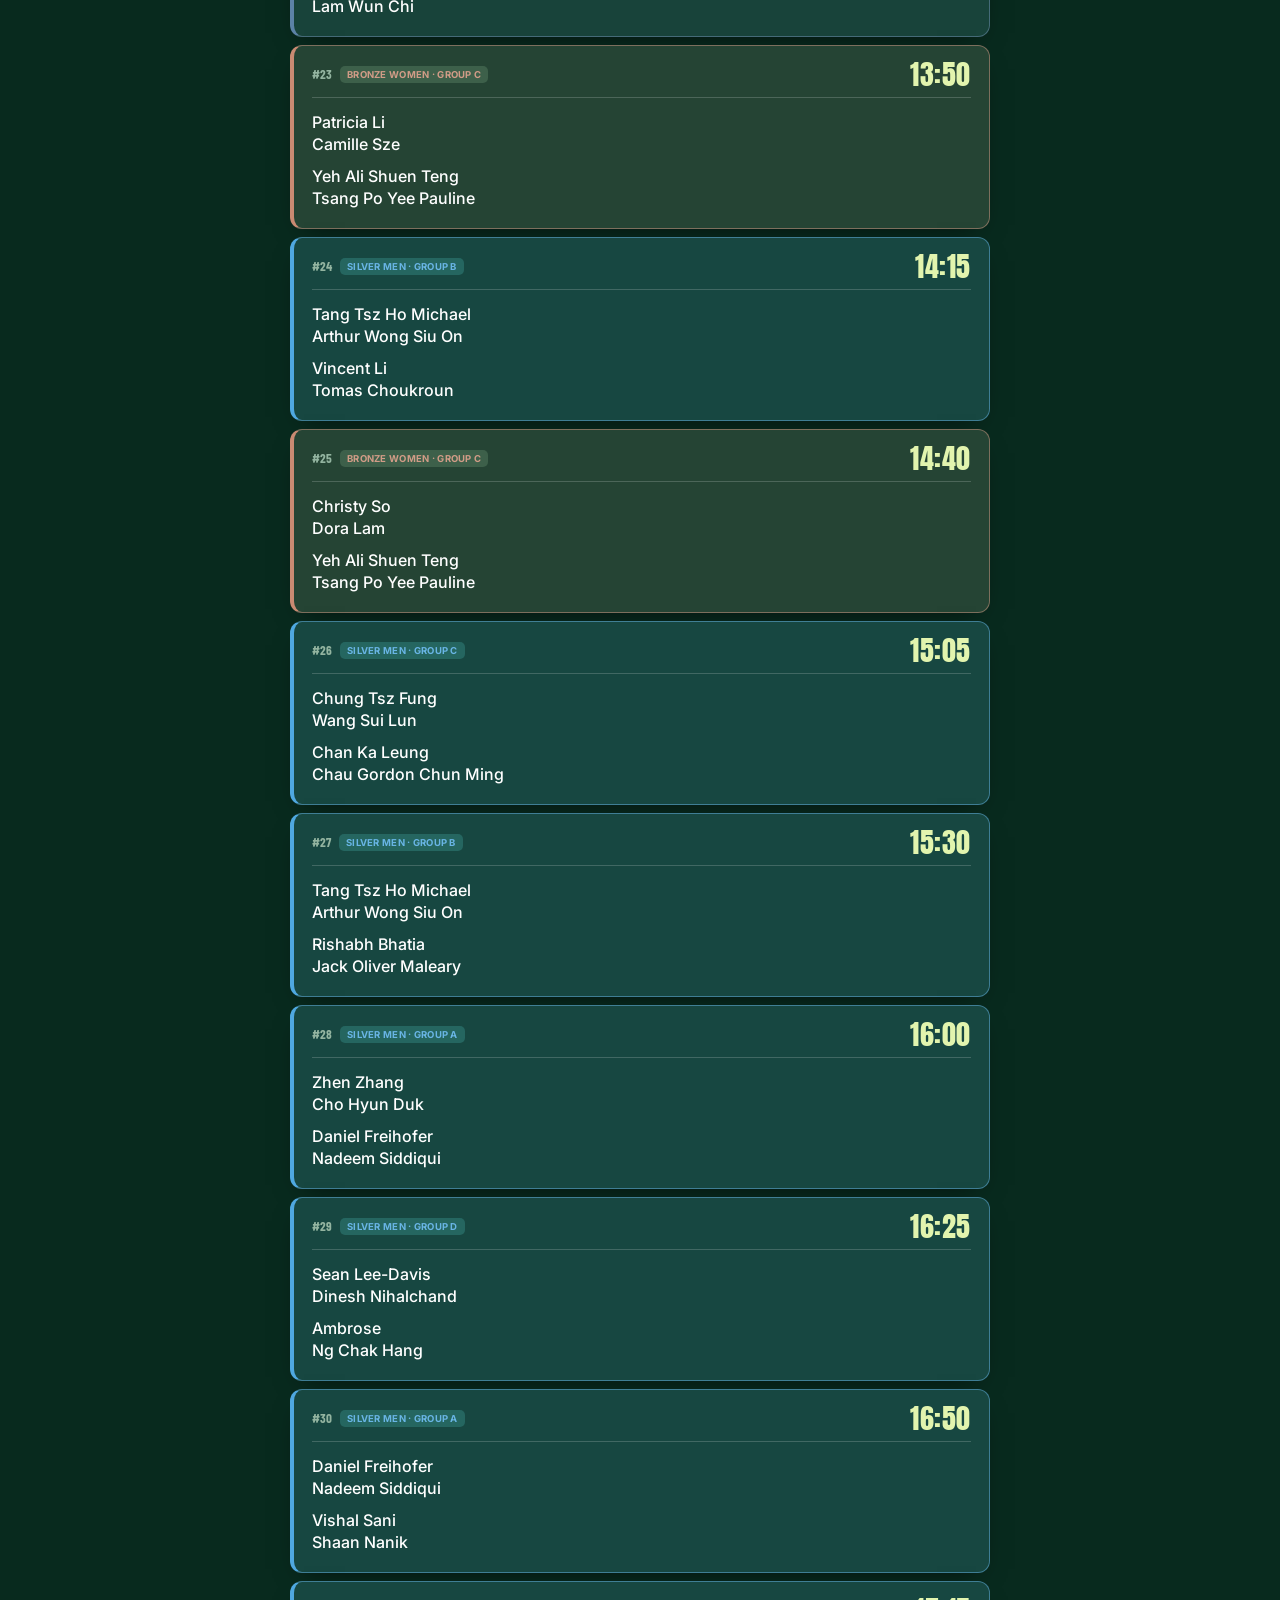
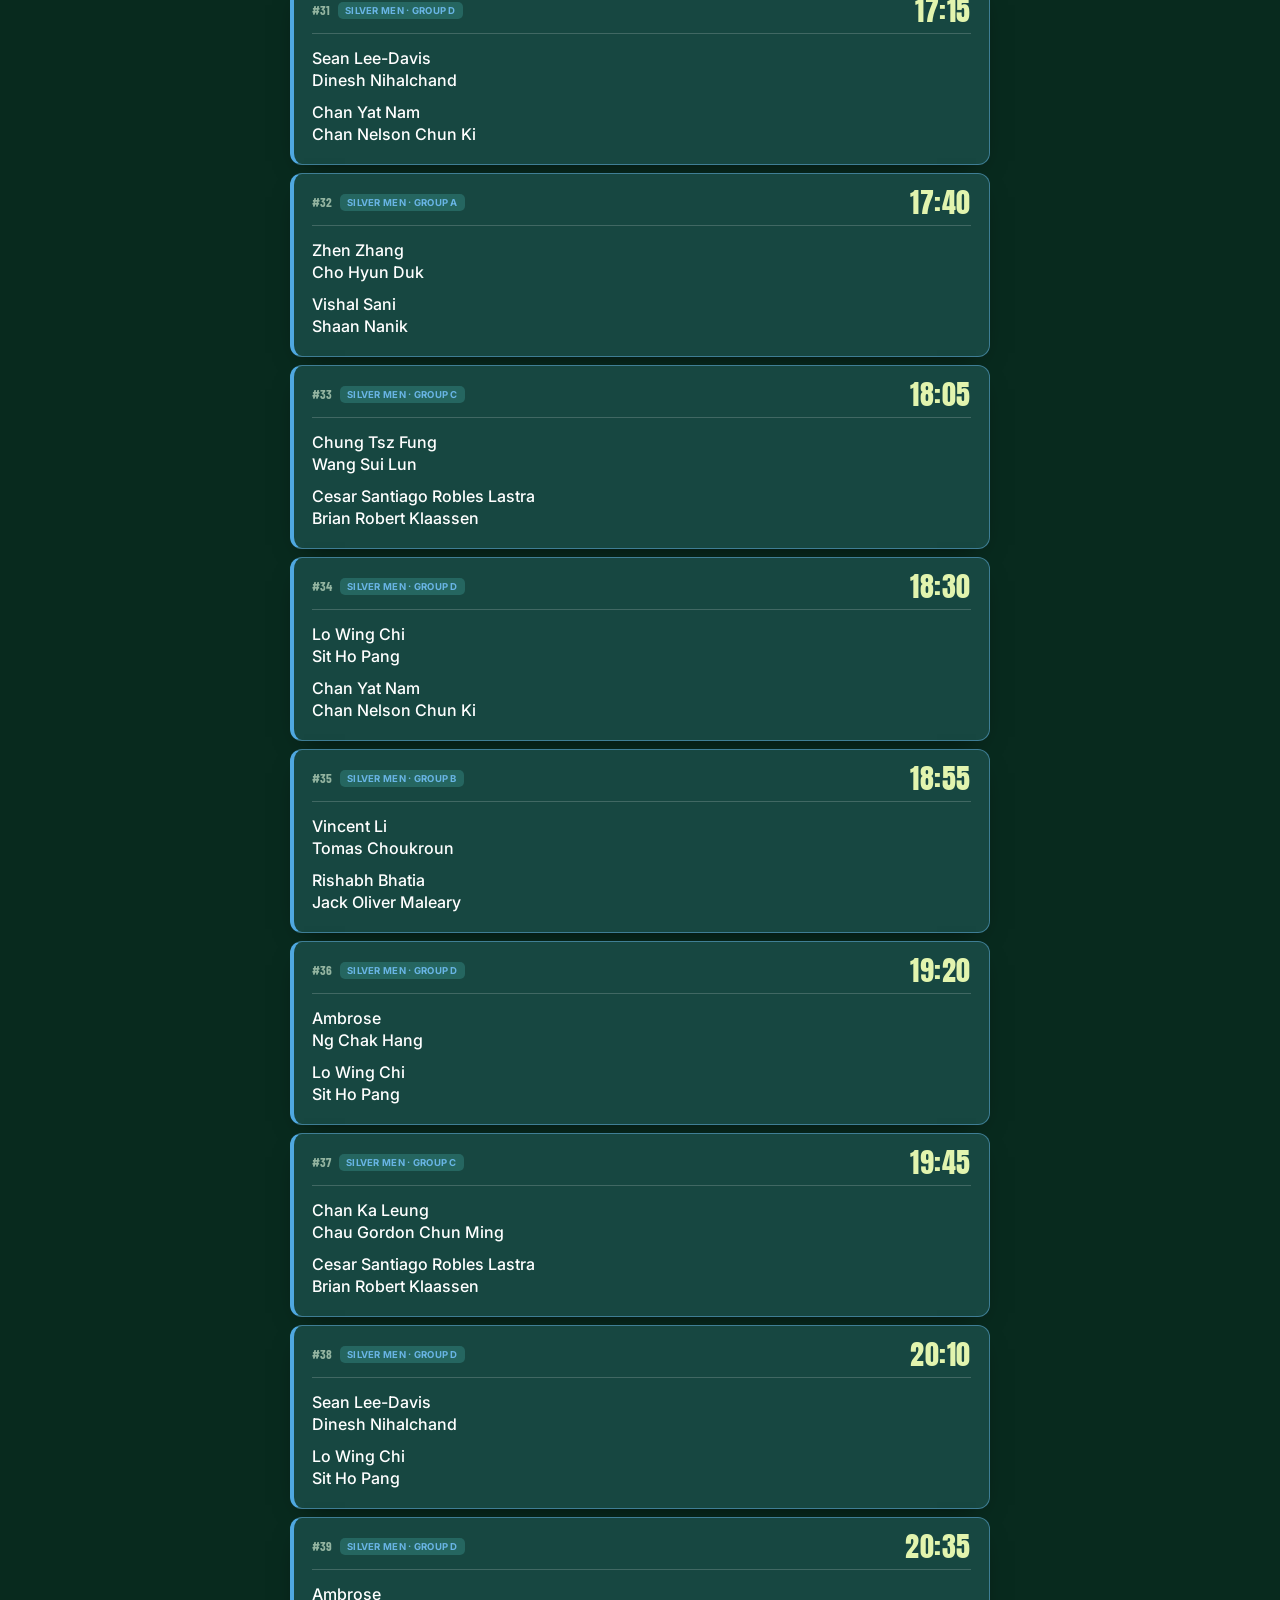
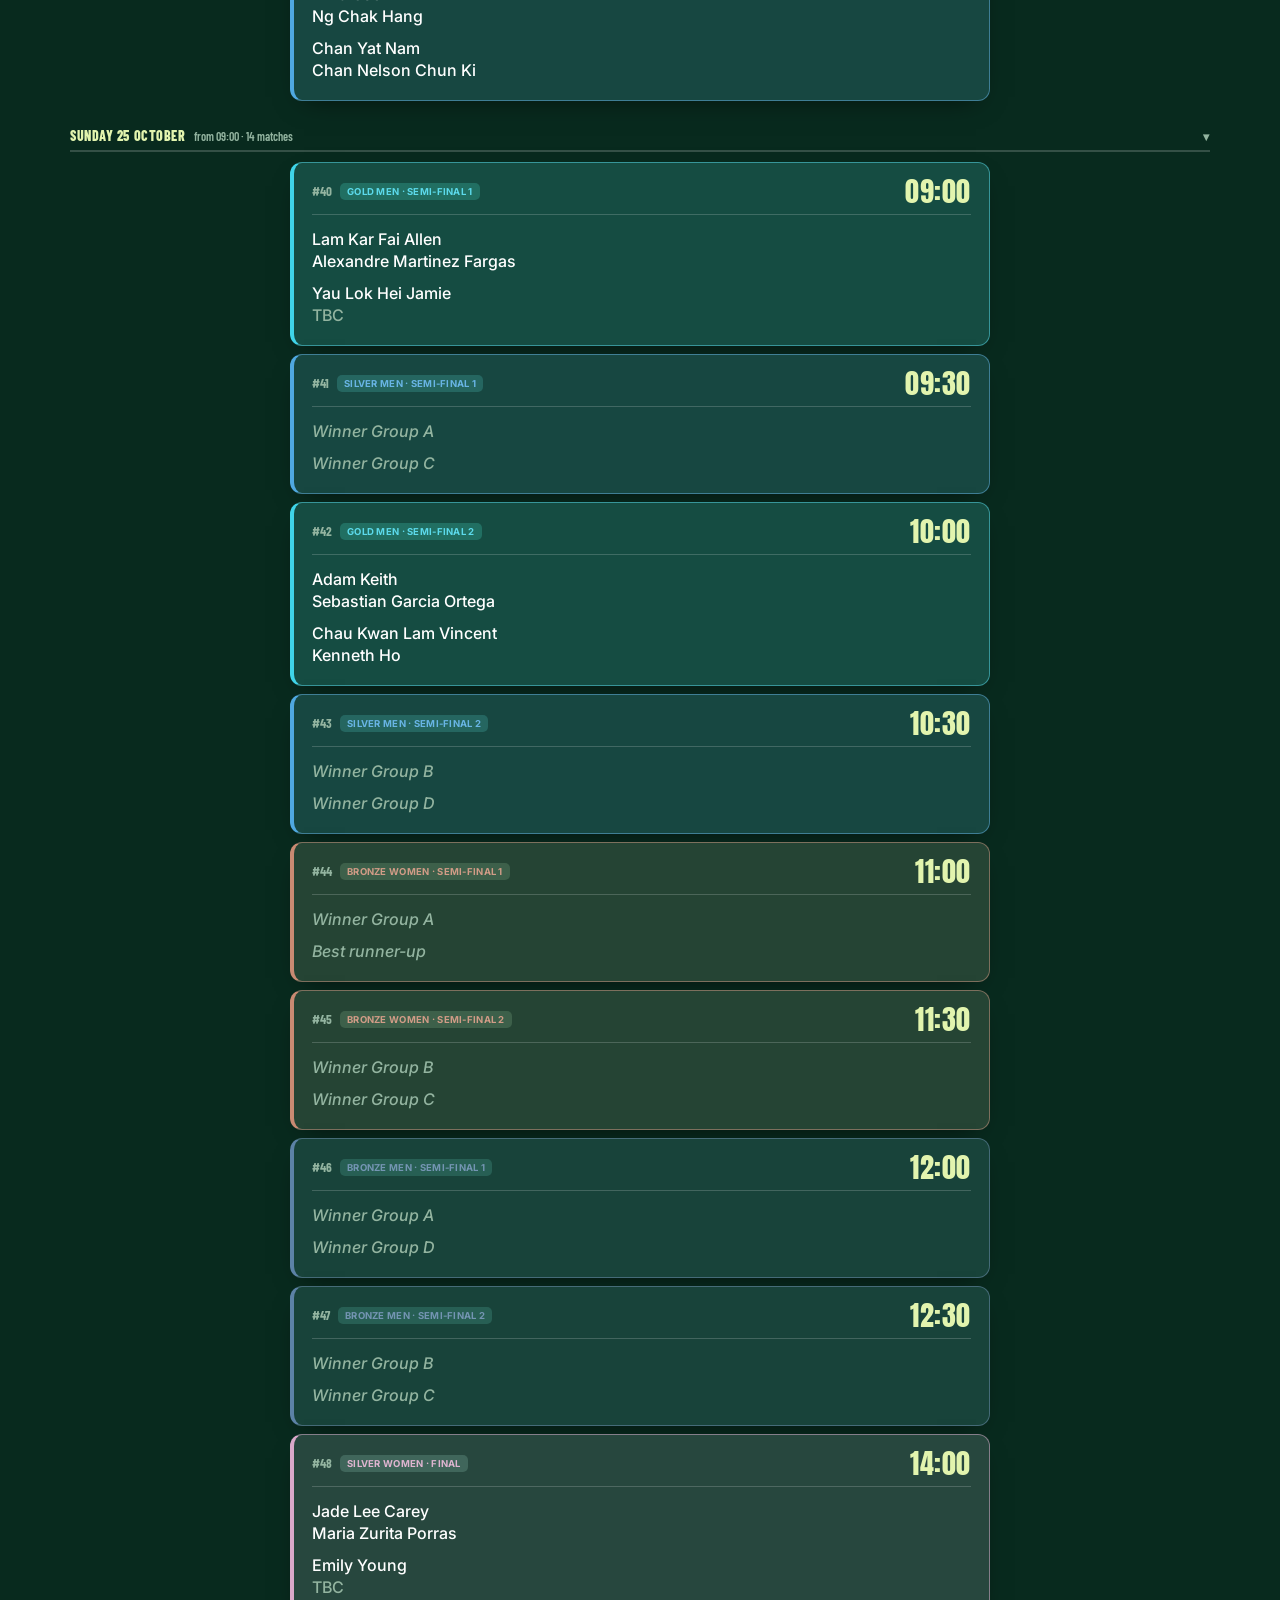
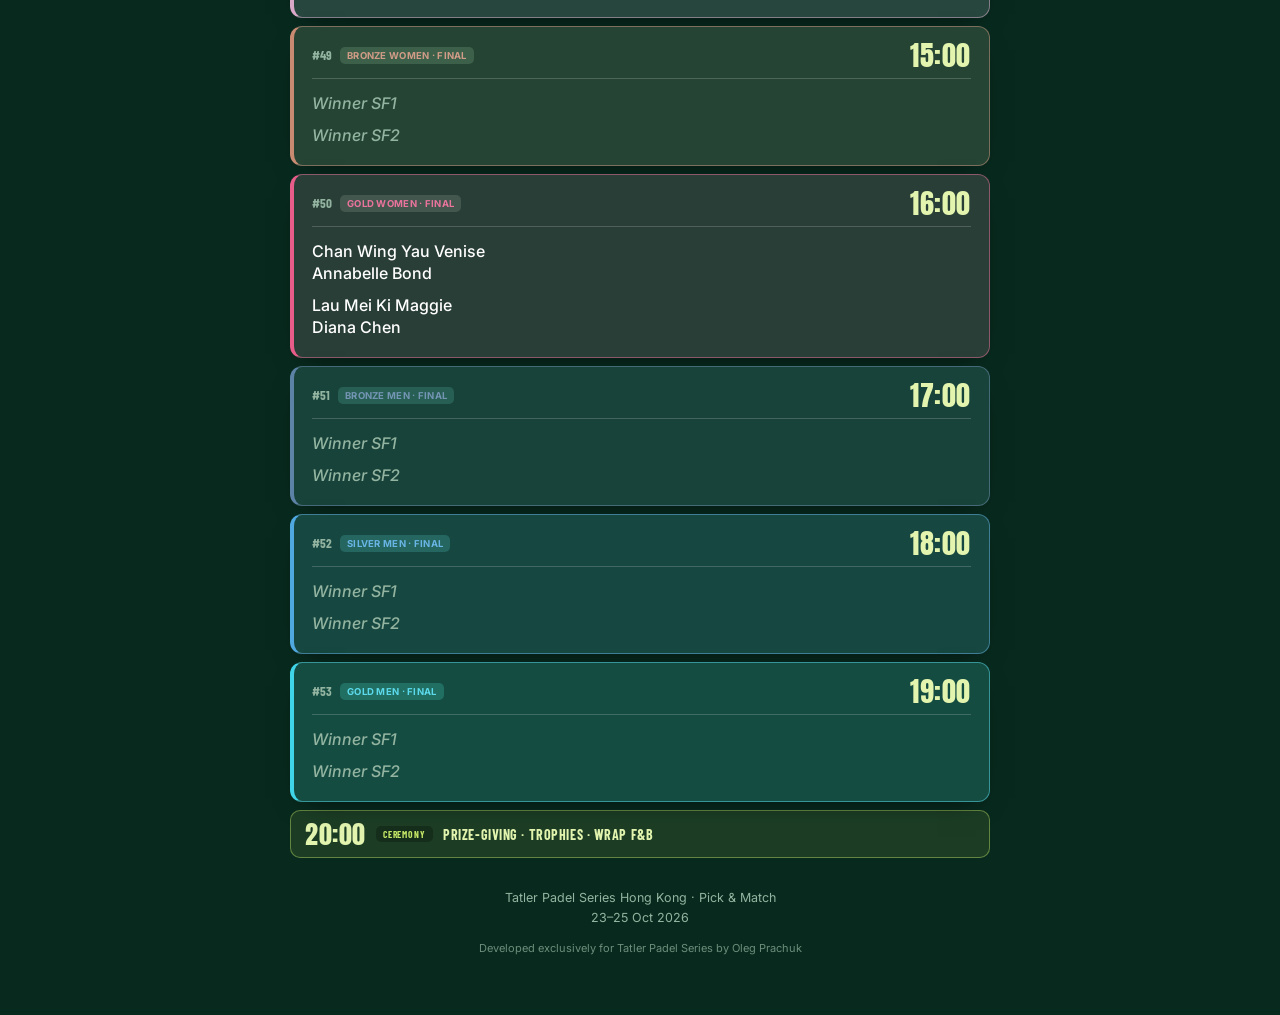
==== commit 4203a1a4: "Add files via upload" ====
--- a/index.html
+++ b/index.html
@@ -7,7 +7,7 @@
 <title>Tatler Padel Series Hong Kong — Live</title>
 <link rel="preconnect" href="https://fonts.googleapis.com">
 <link href="https://fonts.googleapis.com/css2?family=Anton&family=Barlow+Condensed:wght@500;600;700;800&family=Inter:wght@400;500;600;700;800&family=Unbounded:wght@500;700;800&family=Montserrat:wght@500;600;700&display=swap" rel="stylesheet">
-<link rel="stylesheet" href="app.css">
+<link rel="stylesheet" href="app.css?v=20261020c">
 <script>try{document.documentElement.dataset.theme=localStorage.getItem('tps-hk-theme')||'tatler'}catch(e){document.documentElement.dataset.theme='tatler'}</script>
 </head>
 <body>
@@ -16,7 +16,7 @@
     <div class="topbar-row">
       <div class="brand">
         <h1 class="brand-title">Tatler Padel Series Hong Kong</h1>
-        <p class="brand-sub"><b>23&ndash;25 Oct 2026</b><span class="sep" aria-hidden="true">&#x2715;</span>Pick &amp; Match</p>
+        <p class="brand-sub"><b class="nowrap">23&ndash;25 Oct 2026</b><span class="sep" aria-hidden="true">&#x2715;</span><span class="nowrap">Pick &amp; Match</span></p>
       </div>
       <div class="topbar-controls">
         <div class="view-toggle theme-toggle" title="Colour theme">
@@ -101,7 +101,7 @@
 
   <section class="panel" id="panel-format"><div id="formatContent"></div></section>
 
-  <p class="footnote">Tatler Padel Series Hong Kong &middot; Pick &amp; Match &middot; 23&ndash;25 Oct 2026</p>
+  <p class="footnote">Tatler Padel Series Hong Kong &middot; Pick &amp; Match<br><span class="nowrap">23&ndash;25 Oct 2026</span></p>
   <p class="credit">Developed exclusively for Tatler Padel Series by Oleg Prachuk</p>
 </main>
 
@@ -126,7 +126,7 @@
   <div class="side-body"><div id="mdBody"></div></div>
 </div>
 
-<script src="data-seed.js"></script>
-<script src="app.js"></script>
+<script src="data-seed.js?v=20261020c"></script>
+<script src="app.js?v=20261020c"></script>
 </body>
 </html>
--- a/app.css
+++ b/app.css
@@ -868,3 +868,6 @@
 /* Footer: event line a bit larger; credit in the same muted tone, slightly dimmer and smaller. */
 .footnote { font-size: 12.5px; }
 .credit, html[data-theme="pm"] .credit { font-size: 11px; color: color-mix(in srgb, var(--text-muted) 72%, var(--bg-1)); }
+
+.nowrap { white-space: nowrap; }
+.footnote { line-height: 1.6; }
